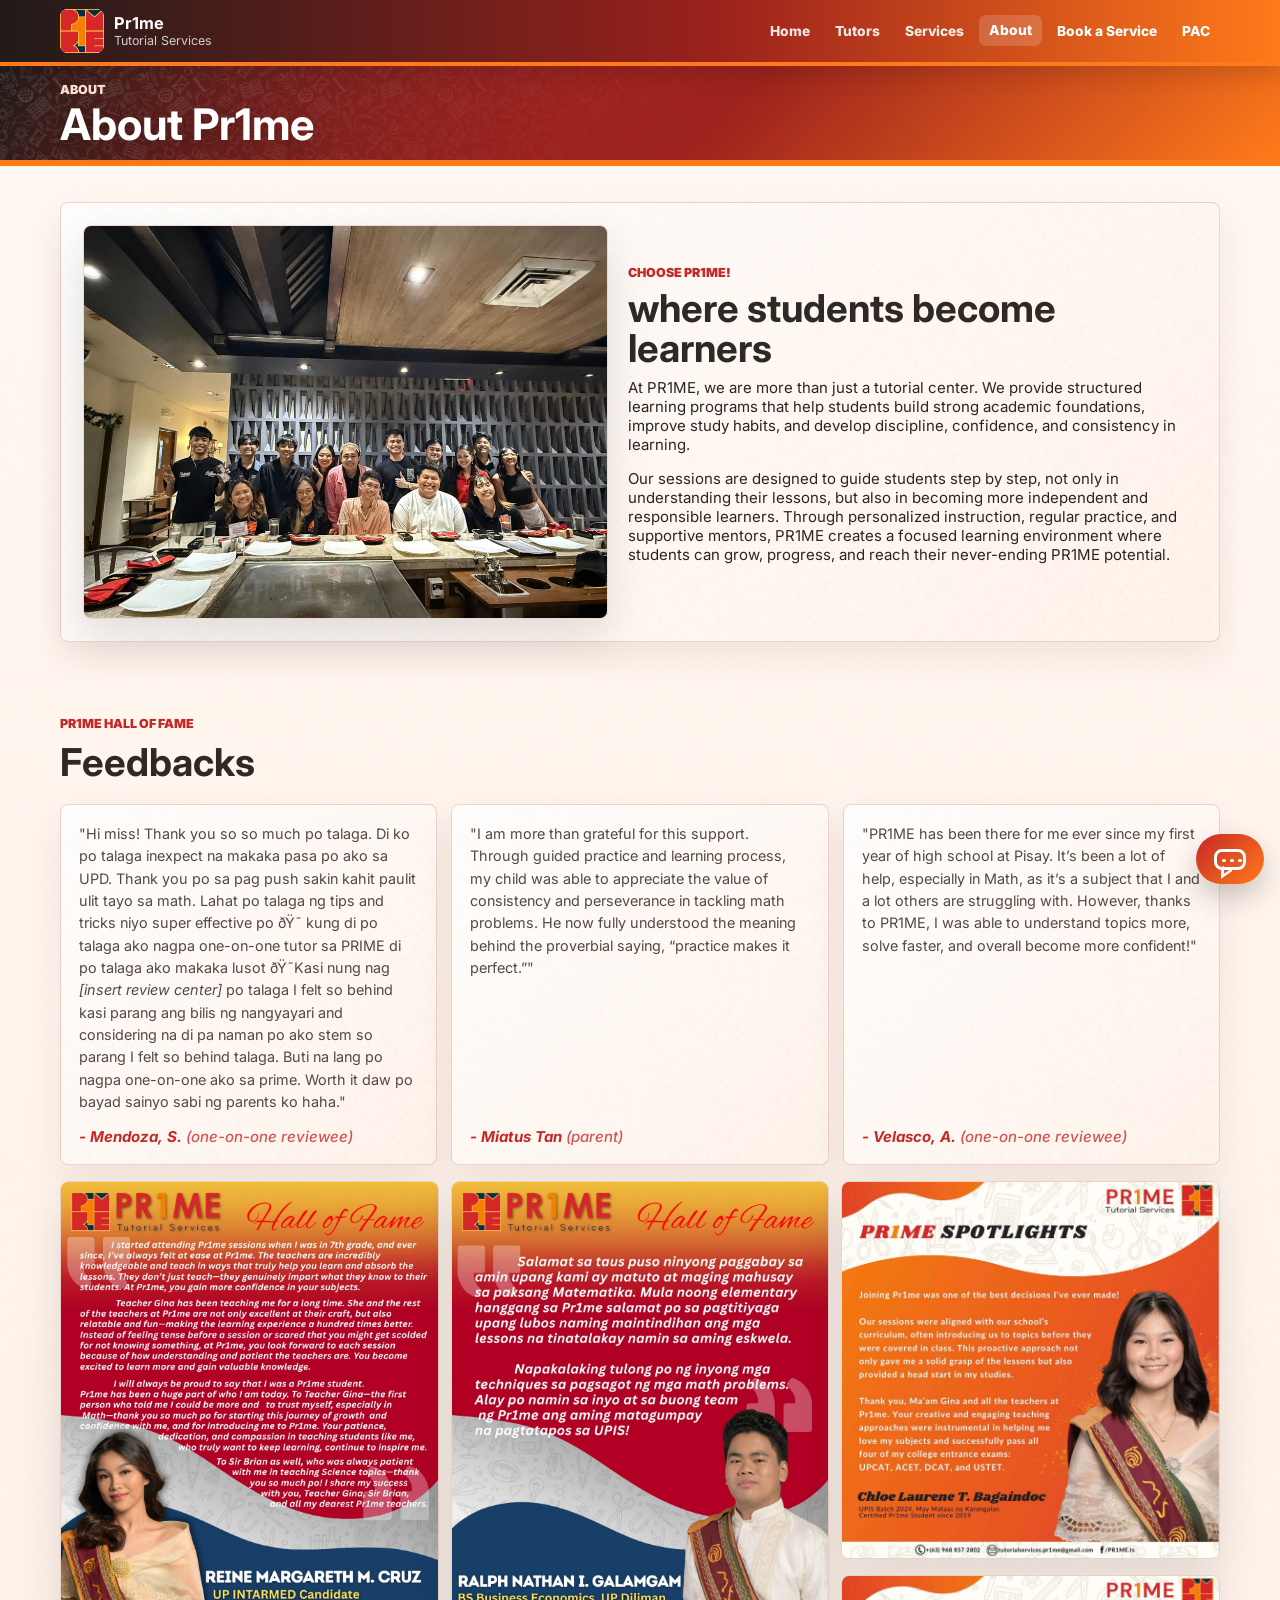
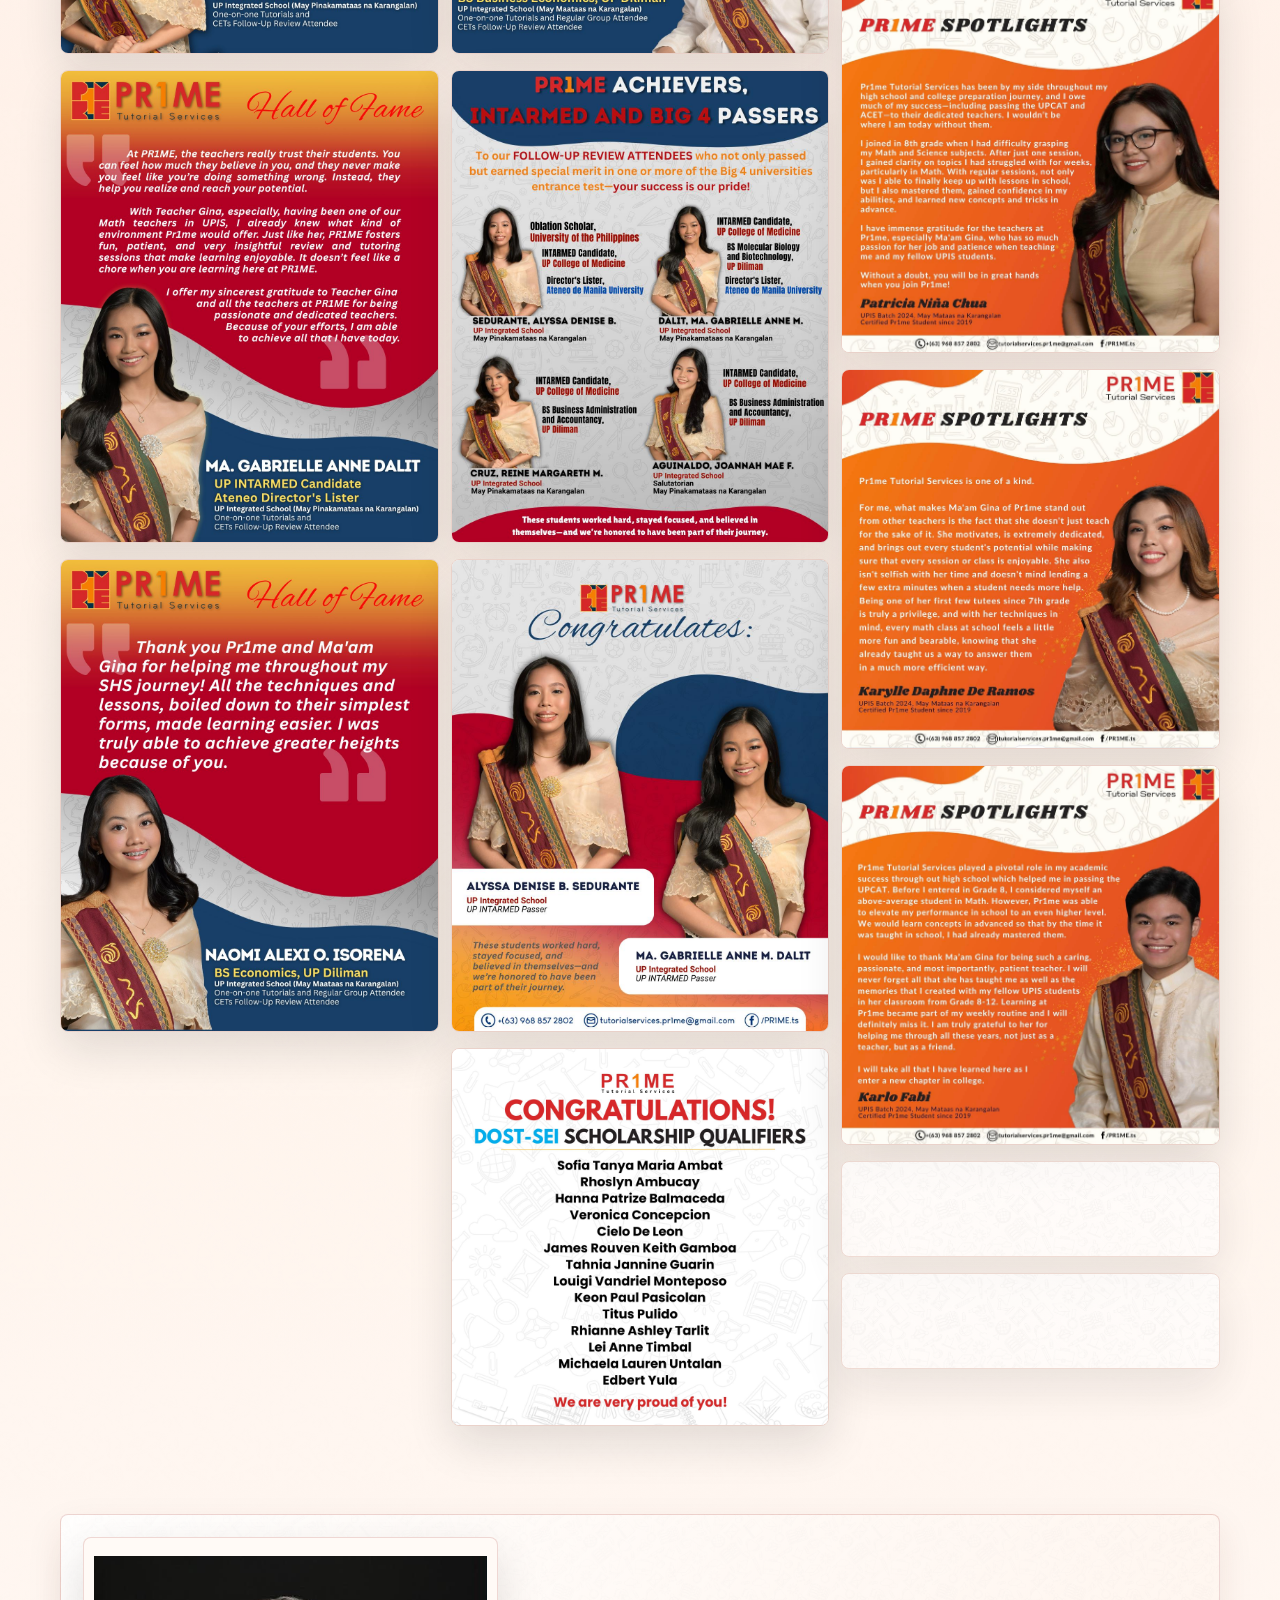
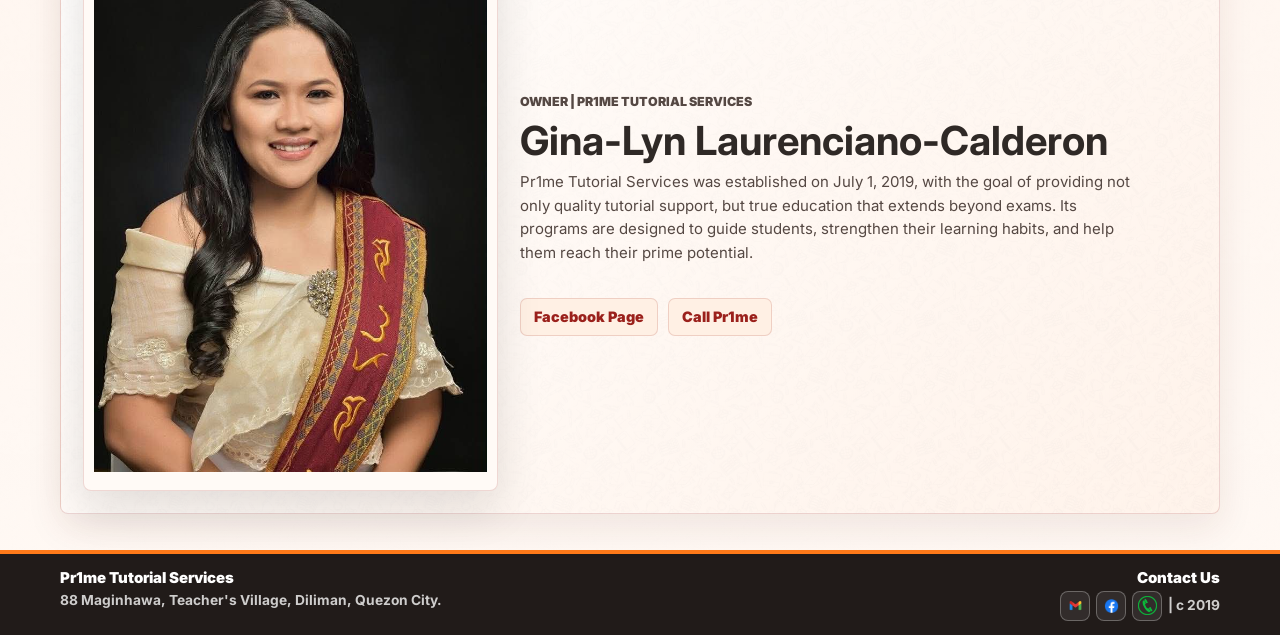
==== Pr1me-Website/about.html @ d9437f81 "addition of payment system and pac" ====
﻿<!DOCTYPE html>
<html lang="en">
<head>
  <meta charset="UTF-8">
  <meta name="viewport" content="width=device-width, initial-scale=1.0">
  <meta name="google-site-verification" content="I6XLdQHyW04NE64osFrF8heph37wOxYCarYntX9Nutw">
  <title>Pr1me Tutorial Services</title>
  <link rel="icon" type="image/jpeg" href="Assets/PrimeLogo.jpg">
  <link rel="stylesheet" href="style.css">
</head>
<body data-page="about">
  <header class="site-header">
    <nav class="nav-shell" aria-label="Main navigation">
      <a class="brand" href="index.html" aria-label="Pr1me Tutorial Services home">
        <img class="brand-logo" src="Assets/PrimeLogo.jpg" alt="Pr1me logo">
        <span>
          <strong>Pr1me</strong>
          <small>Tutorial Services</small>
        </span>
      </a>

      <button class="menu-toggle" type="button" aria-label="Open menu" aria-expanded="false">
        <span></span>
        <span></span>
        <span></span>
      </button>

      <div class="nav-links" data-nav-links>
        <a href="index.html" data-page-link="home">Home</a>
        <a href="tutors.html" data-page-link="tutors">Tutors</a>
        <a href="packages.html" data-page-link="packages">Services</a>
        <a href="about.html" data-page-link="about">About</a>
        <a class="nav-cta nav-book" href="booking.html" data-page-link="booking">Book a Service</a><a class="nav-cta pac-link" href="primeac.html" data-page-link="primeac">PAC</a>
      </div>
    </nav>
  </header>

  <main>
    <section class="page-ribbon">
      <div>
        <p class="eyebrow">About</p>
        <h1>About Pr1me</h1>
      </div>
    </section>

    <section class="section why-section" aria-labelledby="why-title">
      <div class="why-panel">
        <div class="why-photo">
          <img data-asset-image="primepic" src="" alt="Pr1me learning environment">
          <div class="photo-fallback">Prime Picture</div>
        </div>
        <div>
          <p class="eyebrow">Choose Pr1me!</p>
          <h2 id="why-title">where students become learners</h2>
          <p>
          At PR1ME, we are more than just a tutorial center. We provide structured learning programs that help students build strong academic foundations, improve study habits, and develop discipline, confidence, and consistency in learning.  
          </p>
          <p>
          Our sessions are designed to guide students step by step, not only in understanding their lessons, but also in becoming more independent and responsible learners. Through personalized instruction, regular practice, and supportive mentors, PR1ME creates a focused learning environment where students can grow, progress, and reach their never-ending PR1ME potential.  
          </p>
        </div>
      </div>
    </section>

    <section class="section feedback-section" aria-labelledby="feedback-title">
      <div class="section-heading">
        <p class="eyebrow">Pr1me Hall of Fame</p>
        <h2 id="feedback-title">Feedbacks</h2>
      </div>

      <div class="feedback-text-grid">
        <article class="feedback-card text-feedback-card">
          <p>"Hi miss! Thank you so so much po talaga. Di ko po talaga inexpect na makaka pasa po ako sa UPD. Thank you po sa pag push sakin kahit paulit ulit tayo sa math. Lahat po talaga ng tips and tricks niyo super effective po ðŸ˜­ kung di po talaga ako nagpa one-on-one tutor sa PRIME di po talaga ako makaka lusot ðŸ˜­Kasi nung nag <i>[insert review center]</i> po talaga I felt so behind kasi parang ang bilis ng nangyayari and considering na di pa naman po ako stem so parang I felt so behind talaga. Buti na lang po nagpa one-on-one ako sa prime. Worth it daw po bayad sainyo sabi ng parents ko haha."</p>
          <strong>- Mendoza, S. <em class="feedback-role">(one-on-one reviewee)</em></strong>
        </article>
        <article class="feedback-card text-feedback-card">
          <p>"I am more than grateful for this support. Through guided practice and learning process, my child was able to appreciate the value of consistency and perseverance in tackling math problems. He now fully understood the meaning behind the proverbial saying, &ldquo;practice makes it perfect.&rdquo;"</p>
          <strong>- Miatus Tan <em class="feedback-role">(parent)</em></strong>
        </article>
        <article class="feedback-card text-feedback-card">
          <p>"PR1ME has been there for me ever since my first year of high school at Pisay. It&rsquo;s been a lot of help, especially in Math, as it&rsquo;s a subject that I and a lot others are struggling with. However, thanks to PR1ME, I was able to understand topics more, solve faster, and overall become more confident!"</p>
          <strong>- Velasco, A. <em class="feedback-role">(one-on-one reviewee)</em></strong>
        </article>
      </div>

      <div class="feedback-photo-grid">
        <article class="feedback-photo">
          <img data-asset-image="feedback1" src="" alt="Client feedback screenshot 1">
          <div class="photo-fallback"></div>
        </article>
        <article class="feedback-photo">
          <img data-asset-image="feedback2" src="" alt="Client feedback screenshot 2">
          <div class="photo-fallback"></div>
        </article>
        <article class="feedback-photo">
          <img data-asset-image="feedback3" src="" alt="Client feedback screenshot 3">
          <div class="photo-fallback"></div>
        </article>
        <article class="feedback-photo">
          <img data-asset-image="feedback4" src="" alt="Client feedback screenshot 4">
          <div class="photo-fallback"></div>
        </article>
        <article class="feedback-photo">
          <img data-asset-image="feedback5" src="" alt="Client feedback screenshot 5">
          <div class="photo-fallback"></div>
        </article>
        <article class="feedback-photo">
          <img data-asset-image="feedback6" src="" alt="Client feedback screenshot 6">
          <div class="photo-fallback"></div>
        </article>
        <article class="feedback-photo">
          <img data-asset-image="feedback7" src="" alt="Client feedback screenshot 7">
          <div class="photo-fallback"></div>
        </article>
        <article class="feedback-photo">
          <img data-asset-image="feedback8" src="" alt="Client feedback screenshot 8">
          <div class="photo-fallback"></div>
        </article>
        <article class="feedback-photo">
          <img data-asset-image="feedback9" src="" alt="Client feedback screenshot 9">
          <div class="photo-fallback"></div>
        </article>
        <article class="feedback-photo">
          <img data-asset-image="feedback10" src="" alt="Client feedback screenshot 10">
          <div class="photo-fallback"></div>
        </article>
        <article class="feedback-photo">
          <img data-asset-image="feedback11" src="" alt="Client feedback screenshot 11">
          <div class="photo-fallback"></div>
        </article>
        <article class="feedback-photo">
          <img data-asset-image="feedback12" src="" alt="Client feedback screenshot 12">
          <div class="photo-fallback"></div>
        </article>
        <article class="feedback-photo">
          <img data-asset-image="feedback13" src="" alt="Client feedback screenshot 13">
          <div class="photo-fallback"></div>
        </article>
      </div>

    </section>


    <section class="section about-section single" aria-labelledby="about-title">
      <div class="owner-panel">
        <div class="owner-photo">
          <img data-asset-image="PrimeOwner" src="" alt="Owner of Pr1me Tutorial Services">
          <div class="photo-fallback"></div>
        </div>
        <div class="owner-copy">
          <p class="eyebrow">OWNER | Pr1me Tutorial Services</p>
          <h2 id="about-title" style="font-size: clamp(1.5rem, 4vw, 2.5rem);">Gina-Lyn Laurenciano-Calderon</h2>
          <p>
            Pr1me Tutorial Services was established on July 1, 2019, with the goal of providing not only quality tutorial support, but true education that extends beyond exams. Its programs are designed to guide students, strengthen their learning habits, and help them reach their prime potential.
          </p>
          <div class="contact-list">
            <a href="https://www.facebook.com/PR1ME.ts" target="_blank" rel="noreferrer">Facebook Page</a>
            <a href="tel:+639688572802">Call Pr1me</a>
          </div>
        </div>
      </div>
    </section>


  </main>

  <footer class="site-footer">
    <div class="footer-brand">
      <p><a href="https://www.facebook.com/PR1ME.ts/" target="_blank" rel="noreferrer">Pr1me Tutorial Services</a></p>
      <a href="https://maps.app.goo.gl/qiUj7NpMVCg9RLWh9" target="_blank" rel="noreferrer">88 Maginhawa, Teacher's Village, Diliman, Quezon City.</a>
    </div>
    <div class="footer-contact">
      <span>Contact Us</span>
      <div class="footer-socials" aria-label="Contact links">
        <a class="footer-icon" href="mailto:tutorialservices.pr1me@gmail.com" aria-label="Email Pr1me"><img src="Assets/gmail.jpg" alt=""></a>
        <a class="footer-icon" href="https://www.facebook.com/PR1ME.ts/" target="_blank" rel="noreferrer" aria-label="Pr1me Facebook page"><img src="Assets/facebook.jpg" alt=""></a>
        <a class="footer-icon" href="tel:+639688572802" aria-label="Call Pr1me"><img src="Assets/call.jpg" alt=""></a>
        <span>| c 2019</span>
      </div>
    </div>
  </footer>

  <script src="script.js"></script>
</body>
</html>
---- Pr1me-Website/style.css ----
﻿@import url("https://fonts.googleapis.com/css2?family=Inter:wght@400;500;600;700;800;900&display=swap");
:root {
  --red: #c62828;
  --red-dark: #9b211c;
  --orange: #ff7a1a;
  --orange-soft: #fff0e4;
  --white: #ffffff;
  --black: #211b19;
  --black-soft: #27201f;
  --ink: #2a2523;
  --heading: #2f2926;
  --muted: #554843;
  --line: #ead2ca;
  --shadow: 0 18px 45px rgba(17, 17, 17, 0.12);
}

* {
  box-sizing: border-box;
}

html {
  scroll-behavior: smooth;
}

body {
  margin: 0;
  color: var(--ink);
  font-size: 15px;
  font-family: "Inter", Arial, Helvetica, sans-serif;
  background: linear-gradient(180deg, #fffaf7 0%, #fff4ee 48%, #fffaf7 100%);
  animation: pageFadeIn 0.28s ease both;
}

body.loader-active {
  overflow: hidden;
}

@keyframes pageFadeIn {
  from {
    opacity: 0;
  }

  to {
    opacity: 1;
  }
}

img {
  display: block;
  max-width: 100%;
}

a {
  color: inherit;
  text-decoration: none;
}

.site-loader {
  position: fixed;
  inset: 0;
  z-index: 100;
  display: grid;
  place-items: center;
  padding: 24px;
  color: var(--white);
  background:
    radial-gradient(circle at 50% 40%, rgba(255, 122, 26, 0.35), transparent 34%),
    linear-gradient(135deg, var(--black) 0%, var(--red-dark) 56%, var(--orange) 100%);
  animation: loaderAutoHide 0.45s ease 1.8s forwards;
  transition: opacity 0.45s ease, visibility 0.45s ease;
}

.site-loader.is-hidden {
  visibility: hidden;
  opacity: 0;
  pointer-events: none;
}

.loader-card {
  width: min(420px, 100%);
  display: grid;
  justify-items: center;
  gap: 14px;
  padding: 34px 24px;
  text-align: center;
  animation: loaderCardIn 0.8s ease both;
}

.loader-logo-ring {
  position: relative;
  width: 138px;
  height: 138px;
  display: grid;
  place-items: center;
}

.loader-logo-ring::before,
.loader-logo-ring::after {
  content: "";
  position: absolute;
  inset: 0;
  border-radius: 50%;
}

.loader-logo-ring::before {
  border: 4px solid rgba(255, 255, 255, 0.28);
  border-top-color: var(--orange);
  border-right-color: var(--white);
  animation: logoSpin 1.4s linear infinite;
}

.loader-logo-ring::after {
  inset: 10px;
  border: 1px solid rgba(255, 255, 255, 0.32);
}

.loader-logo-ring img {
  width: 96px;
  height: 96px;
  object-fit: contain;
  border-radius: 10px;
  background: var(--white);
  box-shadow: 0 18px 45px rgba(17, 17, 17, 0.28);
  animation: logoPop 0.75s ease both;
}

.loader-eyebrow {
  margin: 2px 0 0;
  color: #ffe2d1;
  font-weight: 900;
  text-transform: uppercase;
}

.loader-card h2 {
  margin: 0;
  color: var(--white);
  font-size: clamp(2rem, 8vw, 3.4rem);
  line-height: 0.92;
}

.loader-card p:not(.loader-eyebrow) {
  margin: 0;
  color: rgba(255, 255, 255, 0.84);
  line-height: 1.5;
}

@keyframes logoSpin {
  to {
    transform: rotate(360deg);
  }
}

@keyframes logoPop {
  from {
    transform: scale(0.68) rotate(-14deg);
    opacity: 0;
  }
  to {
    transform: scale(1) rotate(0);
    opacity: 1;
  }
}

@keyframes loaderCardIn {
  from {
    transform: translateY(24px);
    opacity: 0;
  }
  to {
    transform: translateY(0);
    opacity: 1;
  }
}

@keyframes loaderAutoHide {
  to {
    visibility: hidden;
    opacity: 0;
    pointer-events: none;
  }
}

.site-header {
  position: sticky;
  top: 0;
  z-index: 20;
  color: var(--white);
  background: linear-gradient(90deg, var(--black) 0%, var(--red-dark) 56%, var(--orange) 100%);
  border-bottom: 4px solid var(--orange);
  box-shadow: 0 8px 24px rgba(17, 17, 17, 0.16);
}

.nav-shell {
  width: min(1160px, calc(100% - 32px));
  min-height: 62px;
  margin: 0 auto;
  display: flex;
  align-items: center;
  justify-content: space-between;
  gap: 18px;
}

.brand {
  display: inline-flex;
  align-items: center;
  gap: 10px;
}

.brand-logo {
  width: 44px;
  height: 44px;
  object-fit: contain;
  border-radius: 8px;
  background: var(--white);
  box-shadow: 0 8px 18px rgba(143, 21, 21, 0.12);
}

.brand strong,
.brand small {
  display: block;
  line-height: 1.05;
}

.brand strong {
  font-size: 1.02rem;
}

.brand small {
  margin-top: 2px;
  color: rgba(255, 255, 255, 0.78);
  font-size: 0.78rem;
}

.nav-links {
  display: flex;
  align-items: center;
  gap: 5px;
}

.nav-links a {
  min-height: 32px;
  display: inline-flex;
  align-items: center;
  padding: 0 9px;
  border-radius: 7px;
  color: rgba(255, 255, 255, 0.88);
  font-size: 0.9rem;
  font-weight: 800;
  transition: color 0.22s ease, background-color 0.22s ease, transform 0.22s ease;
}

.nav-links a:hover,
.nav-links a.active {
  color: var(--white);
  background: rgba(255, 255, 255, 0.14);
}

.nav-links .nav-cta {
  color: var(--white);
  background: transparent;
  box-shadow: none;
}

.nav-links .nav-cta:hover {
  color: var(--white);
  background: rgba(255, 255, 255, 0.14);
  transform: none;
}

.menu-toggle {
  width: 42px;
  height: 42px;
  display: none;
  place-items: center;
  padding: 10px;
  border: 1px solid var(--line);
  border-radius: 8px;
  background: var(--white);
}

.menu-toggle span {
  width: 20px;
  height: 2px;
  display: block;
  background: var(--red);
}

.hero {
  min-height: calc(100vh - 62px);
  display: grid;
  align-items: center;
  background:
    linear-gradient(135deg, rgba(255, 122, 26, 0.16) 0%, rgba(255, 255, 255, 0.96) 42%, rgba(198, 40, 40, 0.12) 100%),
    linear-gradient(90deg, rgba(255, 255, 255, 0.9), rgba(255, 224, 203, 0.82)),
    url("Assets/testimonial_bg.png") center / cover no-repeat;
}

.home-hero {
  padding: 44px max(20px, calc((100% - 1160px) / 2));
  overflow: hidden;
}

.hero-content {
  position: relative;
  isolation: isolate;
  max-width: 720px;
  min-height: 320px;
  align-self: center;
  padding: 38px 0;
  display: flex;
  flex-direction: column;
  justify-content: center;
}

.hero-content > :not(.hero-script-line) {
  position: relative;
  z-index: 1;
}

.eyebrow {
  margin: 0 0 8px;
  color: var(--red);
  font-size: 0.78rem;
  font-weight: 900;
  letter-spacing: 0;
  text-transform: uppercase;
}

h1,
h2,
h3,
p {
  margin-top: 0;
}

h1,
h2,
h3 {
  color: var(--heading);
}

h1 {
  max-width: 840px;
  margin-bottom: 8px;
  font-size: clamp(2.45rem, 3.4vw, 4.1rem);
  line-height: 0.9;
}

h2 {
  margin-bottom: 10px;
  font-size: clamp(1.65rem, 3vw, 2.55rem);
  line-height: 1.05;
}

h3 {
  margin-bottom: 8px;
  font-size: 1.12rem;
}

.hero-copy,
.section-heading p,
.owner-panel p,
.package-card p,
.tutor-card p {
  color: var(--muted);
  line-height: 1.58;
}

.hero-copy {
  max-width: 580px;
  font-size: 1rem;
}

.hero-script-line {
  position: absolute;
  z-index: 0;
  left: clamp(-18px, -1vw, -6px);
  top: clamp(-10px, 2vw, 18px);
  max-width: 1100px;
  margin: 0;
  color: rgba(45, 45, 45, 0.28);
  font-family: "Brusher", "Brush Script MT", "Segoe Script", cursive;
  font-size: clamp(4.4rem, 13vw, 10rem);
  font-weight: 500;
  line-height: 0.78;
  transform: rotate(-3deg);
  pointer-events: none;
  text-shadow:
    0 1px 0 rgba(255, 255, 255, 0.58),
    0 10px 24px rgba(17, 17, 17, 0.12);
}

.hero-script-line::after {
  content: "";
  position: absolute;
  left: 5%;
  right: 8%;
  bottom: 8%;
  height: 0.18em;
  border-radius: 999px;
  background: linear-gradient(90deg, transparent, rgba(255, 122, 26, 0.28), rgba(198, 40, 40, 0.2), transparent);
  transform: rotate(1deg);
}

.hero-actions,
.contact-list {
  display: flex;
  flex-wrap: wrap;
  align-items: center;
  gap: 10px;
  margin-top: 18px;
}

.button,
.contact-list a {
  min-height: 38px;
  display: inline-flex;
  align-items: center;
  justify-content: center;
  padding: 0 13px;
  border: 0;
  border-radius: 7px;
  font: inherit;
  font-size: 0.9rem;
  font-weight: 900;
  cursor: pointer;
  transition: color 0.2s ease, background-color 0.2s ease, border-color 0.2s ease, transform 0.2s ease, box-shadow 0.2s ease;
}

.button.primary {
  color: var(--white);
  background: var(--red);
  box-shadow: 0 9px 18px rgba(198, 40, 40, 0.18);
}

.button.primary:hover {
  background: #e45132;
  transform: translateY(-1px);
}

.button.secondary,
.contact-list a {
  color: var(--red-dark);
  background: var(--orange-soft);
  border: 1px solid rgba(143, 21, 21, 0.18);
}

.button.secondary:hover,
.contact-list a:hover {
  color: var(--red-dark);
  background: #ffe4d2;
  border-color: rgba(255, 122, 26, 0.42);
}

.section {
  width: min(1160px, calc(100% - 32px));
  margin: 0 auto;
  padding: 36px 0;
}

.reveal-on-scroll {
  transform: translateY(18px);
  opacity: 0;
  transition: transform 0.55s ease, opacity 0.55s ease;
}

.reveal-on-scroll.is-visible {
  transform: translateY(0);
  opacity: 1;
}

.page-ribbon {
  min-height: 52px;
  display: flex;
  align-items: end;
  padding: 16px max(20px, calc((100% - 1160px) / 2));
  color: var(--white);
  background:
    linear-gradient(135deg, rgba(17, 17, 17, 0.16), rgba(143, 21, 21, 0.94) 58%, rgba(255, 122, 26, 0.92)),
    linear-gradient(90deg, var(--black), var(--red), var(--orange));
  border-bottom: 6px solid var(--orange);
}

.page-ribbon .eyebrow {
  color: #ffe2d1;
}

.page-ribbon h1 {
  margin: 0;
  color: var(--white);
  text-shadow: 0 8px 22px rgba(17, 17, 17, 0.28);
}

.section-heading {
  max-width: 720px;
  margin-bottom: 22px;
}

.section-heading.compact {
  display: flex;
  align-items: end;
  justify-content: space-between;
  gap: 18px;
}

.photo-grid,
.tutor-grid,
.package-grid {
  display: grid;
  gap: 14px;
}

.photo-grid {
  grid-template-columns: repeat(3, minmax(0, 1fr));
}

.tutor-grid,
.package-grid {
  grid-template-columns: repeat(2, minmax(0, 1fr));
}

.photo-card,
.tutor-card,
.package-card,
.promo-card,
.feedback-card,
.feedback-photo,
.booking-form,
.owner-photo {
  border: 1px solid var(--line);
  border-radius: 8px;
  background:
    linear-gradient(135deg, rgba(255, 255, 255, 0.78), rgba(255, 238, 226, 0.66)),
    url("Assets/testimonial_bg.png") center / 150px auto repeat;
  box-shadow: var(--shadow);
}

.photo-card,
.feedback-photo,
.promo-photo,
.tutor-photo {
  position: relative;
  aspect-ratio: 4 / 4.5;
  overflow: hidden;
  background: linear-gradient(135deg, var(--black), var(--red-dark));
}

.owner-photo {
  position: relative;
  aspect-ratio: 3 / 4;
  overflow: hidden;
  background: linear-gradient(135deg, var(--orange-soft), var(--white));
}

.why-photo {
  position: relative;
  aspect-ratio: 4 / 3;
  overflow: hidden;
  border: 1px solid var(--line);
  border-radius: 8px;
  background: linear-gradient(135deg, var(--black), var(--red-dark));
  box-shadow: var(--shadow);
}

.photo-card img,
.feedback-photo img,
.promo-photo img,
.why-photo img,
.tutor-photo img {
  width: 100%;
  height: 100%;
  object-fit: cover;
  object-position: center top;
}

.owner-photo img {
  width: 100%;
  height: 100%;
  object-fit: contain;
  object-position: center center;
  padding: 10px;
}

.team-photo {
  position: relative;
  padding: 12px;
  border: 1px solid rgba(198, 40, 40, 0.24);
  border-radius: 8px;
  background:
    linear-gradient(135deg, rgba(255, 122, 26, 0.18), rgba(255, 255, 255, 0.9)),
    var(--white);
  box-shadow: var(--shadow);
}

.team-photo::before {
  content: "";
  position: absolute;
  inset: 7px;
  border: 2px solid rgba(255, 122, 26, 0.34);
  border-radius: 7px;
  pointer-events: none;
}

.team-photo img {
  width: 100%;
  aspect-ratio: 16 / 9;
  height: auto;
  object-fit: cover;
  object-position: center 36%;
  border: 1px solid rgba(143, 21, 21, 0.16);
  border-radius: 6px;
}

.team-gallery {
  display: grid;
  grid-template-columns: repeat(3, minmax(0, 1fr));
  gap: 12px;
  padding: 12px;
  border: 1px solid rgba(198, 40, 40, 0.16);
  border-radius: 8px;
  background:
    linear-gradient(135deg, rgba(255, 255, 255, 0.42), rgba(255, 232, 216, 0.28)),
    url("Assets/testimonial_bg.png") center / 150px auto repeat;
  box-shadow: var(--shadow);
}

.team-gallery-item {
  position: relative;
  aspect-ratio: 16 / 9;
  min-height: 0;
  margin: 0;
  overflow: hidden;
  border: 1px solid rgba(143, 21, 21, 0.14);
  border-radius: 7px;
  background: var(--white);
}

.team-gallery-main {
  grid-column: auto;
}

.team-gallery-item img {
  width: 100%;
  height: 100%;
  object-fit: cover;
  object-position: center center;
  transition: transform 0.45s ease, filter 0.45s ease;
}

.team-gallery-item:hover img {
  filter: saturate(1.04) contrast(1.02);
  transform: scale(1.025);
}

.team-gallery-main img {
  object-position: center center;
}

input::placeholder,
textarea::placeholder {
  color: rgba(85, 72, 67, 0.52);
}

.photo-card img[src=""],
.feedback-photo img[src=""],
.promo-photo img[src=""],
.owner-photo img[src=""],
.why-photo img[src=""],
.tutor-photo img[src=""] {
  display: none;
}

.map-card iframe {
  width: 100%;
  height: 100%;
}

.map-open-link {
  position: absolute;
  inset: 0;
  z-index: 2;
}

.map-label {
  position: absolute;
  right: 10px;
  bottom: 10px;
  z-index: 3;
  padding: 8px 10px;
  border-radius: 8px;
  color: var(--white);
  background: rgba(17, 17, 17, 0.82);
  font-size: 0.82rem;
  font-weight: 900;
  pointer-events: none;
}

.photo-fallback {
  position: absolute;
  inset: 0;
  display: grid;
  place-items: center;
  color: var(--white);
  font-weight: 900;
}

.tool-row {
  display: flex;
  align-items: end;
  justify-content: space-between;
  gap: 14px;
  margin-bottom: 16px;
}

.search-box {
  width: min(420px, 100%);
  display: grid;
  gap: 6px;
  color: var(--muted);
  font-size: 0.86rem;
  font-weight: 850;
}

.tool-actions {
  display: flex;
  align-items: end;
  gap: 10px;
}

.sort-box {
  width: 150px;
  display: grid;
  gap: 6px;
  color: var(--muted);
  font-size: 0.86rem;
  font-weight: 850;
}

input,
select,
textarea {
  width: 100%;
  border: 1px solid var(--line);
  border-radius: 7px;
  padding: 10px 12px;
  color: var(--ink);
  font: inherit;
  font-size: 0.92rem;
  background: var(--white);
  outline: none;
}

input:focus,
select:focus,
textarea:focus {
  border-color: var(--orange);
  box-shadow: 0 0 0 3px rgba(255, 122, 26, 0.13);
}

.view-switch,
.package-tabs {
  display: flex;
  gap: 4px;
  padding: 4px;
  border: 1px solid var(--line);
  border-radius: 7px;
  background: var(--orange-soft);
}

.view-switch button,
.package-tabs button {
  min-height: 31px;
  padding: 0 10px;
  border: 0;
  border-radius: 6px;
  color: var(--black);
  background: transparent;
  font: inherit;
  font-size: 0.84rem;
  font-weight: 900;
  cursor: pointer;
  transition: color 0.2s ease, background-color 0.2s ease;
}

.view-switch button.active,
.package-tabs button.active {
  color: var(--white);
  background: var(--orange);
}

.tutor-card {
  display: grid;
  grid-template-columns: minmax(118px, 0.4fr) minmax(0, 0.6fr);
  gap: 14px;
  align-items: stretch;
  padding: 18px;
  transition: 0.2s ease;
}

.tutor-card:hover,
.package-card:hover {
  transform: translateY(-3px);
}

.tutor-profile {
  display: grid;
  align-content: start;
  gap: 8px;
}

.tutor-photo {
  order: 1;
  width: 100%;
  aspect-ratio: 1 / 1;
  border: 1px solid var(--line);
  border-radius: 8px;
  box-shadow: inset 0 0 0 1px rgba(255, 255, 255, 0.16);
}

.tutor-profile h3 {
  order: 2;
  margin: 0;
  text-align: center;
}

.tutor-details {
  display: flex;
  flex-direction: column;
  justify-content: center;
  min-width: 0;
  font-size: 0.83rem;
}

.tutor-details p {
  margin-bottom: 0;
}

.tutor-details .complete-name {
  margin: 0 0 5px;
  color: var(--ink);
  line-height: 1.45;
}

.complete-name strong {
  font-weight: 900;
}

.tutor-card ul {
  display: grid;
  gap: 5px;
  margin: 0 0 10px;
  padding: 0;
  list-style: none;
}

.tutor-card li {
  padding: 7px 9px;
  border-radius: 8px;
  color: var(--black);
  background: var(--orange-soft);
  font-weight: 750;
}

.tutor-grid.list-view {
  grid-template-columns: 1fr;
}

.tutor-grid.list-view .tutor-card {
  grid-template-columns: minmax(112px, 170px) minmax(0, 1fr);
  column-gap: 14px;
  align-items: start;
}

.tutor-grid.list-view .tutor-card ul {
  grid-template-columns: repeat(3, minmax(0, 1fr));
}

.package-tabs {
  width: fit-content;
}

.package-toolbar {
  display: flex;
  align-items: center;
  justify-content: space-between;
  gap: 12px;
  margin-bottom: 13px;
}

.promo-grid {
  display: grid;
  grid-template-columns: repeat(3, minmax(0, 1fr));
  gap: 14px;
}

.promo-card {
  overflow: hidden;
  transition: 0.2s ease;
}

.promo-card:hover {
  transform: translateY(-3px);
}

.promo-photo {
  aspect-ratio: 4 / 3;
  border-radius: 8px 8px 0 0;
  box-shadow: none;
}

.promo-copy {
  padding: 16px;
}

.promo-copy p:not(.package-type) {
  margin-bottom: 0;
  color: var(--muted);
  line-height: 1.55;
}

.package-card {
  min-height: 176px;
  display: flex;
  flex-direction: column;
  justify-content: space-between;
  gap: 16px;
  padding: 18px;
  transition: 0.2s ease;
}

.package-type {
  margin-bottom: 6px;
  color: var(--red);
  font-size: 0.78rem;
  font-weight: 900;
  text-transform: uppercase;
}

.package-card strong {
  color: var(--red);
  font-size: 1.08rem;
}

.package-card .program-code {
  display: block;
  margin: 0 0 6px;
  color: var(--red);
  font-size: 1rem;
  letter-spacing: 0;
}

.booking-panel {
  margin-top: 18px;
  padding: 18px;
  border: 1px solid var(--line);
  border-radius: 8px;
  background:
    linear-gradient(135deg, rgba(255, 255, 255, 0.74), rgba(255, 235, 222, 0.62)),
    url("Assets/testimonial_bg.png") center / 150px auto repeat;
  box-shadow: var(--shadow);
}

.booking-panel .section-heading {
  margin-bottom: 12px;
}

.booking-panel .section-heading h2 {
  margin-bottom: 4px;
  font-size: clamp(1.4rem, 2.1vw, 1.95rem);
}

.booking-panel .eyebrow {
  margin-bottom: 5px;
  font-size: 0.72rem;
}

.form-grid {
  display: grid;
  grid-template-columns: repeat(2, minmax(0, 1fr));
  gap: 10px 12px;
}

.booking-actions {
  display: flex;
  flex-wrap: wrap;
  align-items: center;
  justify-content: flex-end;
  gap: 7px;
  padding-top: 8px;
  border-top: 1px solid rgba(143, 21, 21, 0.12);
}

.booking-actions .button.primary {
  margin-right: auto;
  min-height: 38px;
  padding: 0 16px;
  font-size: 0.86rem;
}

.booking-actions .button.primary:hover {
  background: var(--orange);
}

.booking-actions .button.secondary {
  min-height: 32px;
  padding: 0 10px;
  color: var(--black);
  background: var(--orange-soft);
  border: 1px solid var(--line);
  font-size: 0.76rem;
}

.booking-actions .button.secondary:hover {
  background: var(--white);
}

.hidden-field {
  display: none;
}

.about-section {
  display: grid;
  grid-template-columns: minmax(0, 1.2fr) minmax(320px, 0.8fr);
  gap: 16px;
  align-items: start;
}


.about-section.single {
  display: block;
}

.owner-panel {
  display: grid;
  grid-template-columns: minmax(260px, 0.38fr) minmax(0, 0.62fr);
  gap: 22px;
  align-items: center;
  padding: 22px;
  border: 1px solid var(--line);
  border-radius: 8px;
  background:
    linear-gradient(135deg, rgba(255, 255, 255, 0.74), rgba(255, 235, 222, 0.62)),
    url("Assets/testimonial_bg.png") center / 150px auto repeat;
  box-shadow: var(--shadow);
}

.owner-photo {
  width: 100%;
  height: auto;
  min-height: 0;
  border: 1px solid rgba(143, 21, 21, 0.18);
}

.owner-copy {
  display: grid;
  align-content: center;
}

.owner-copy h2 {
  margin-bottom: 8px;
}

.owner-copy p:not(.eyebrow) {
  max-width: 620px;
}

.why-panel {
  display: grid;
  grid-template-columns: minmax(300px, 0.48fr) minmax(0, 0.52fr);
  gap: 20px;
  align-items: center;
  padding: 22px;
  border: 1px solid var(--line);
  border-radius: 8px;
  background:
    linear-gradient(135deg, rgba(255, 255, 255, 0.72), rgba(255, 232, 216, 0.6)),
    url("Assets/testimonial_bg.png") center / 150px auto repeat;
  box-shadow: var(--shadow);
}

.feedback-grid {
  display: grid;
  grid-template-columns: repeat(3, minmax(0, 1fr));
  gap: 14px;
}

.feedback-text-grid {
  display: grid;
  grid-template-columns: repeat(3, minmax(0, 1fr));
  gap: 14px;
  margin-bottom: 16px;
}

.feedback-photo-grid {
  columns: 3 230px;
  column-gap: 12px;
  margin-top: 14px;
}

.feedback-photo {
  display: inline-block;
  width: 100%;
  aspect-ratio: auto;
  min-height: 120px;
  margin: 0 0 12px;
  break-inside: avoid;
  box-shadow: var(--shadow);
  background:
    linear-gradient(135deg, rgba(26, 26, 26, 0.94), rgba(133, 18, 20, 0.9)),
    var(--red-dark);
}

.feedback-wide-grid {
  columns: 3 230px;
}

.feedback-wide {
  min-height: 120px;
}

.feedback-photo img,
.feedback-wide img {
  display: block;
  width: 100%;
  height: auto;
  object-fit: contain;
  object-position: center;
}

.feedback-photo.asset-loaded {
  min-height: 0;
  background: transparent;
}

.feedback-photo.asset-missing {
  min-height: 96px;
  opacity: 0.72;
}

.feedback-card {
  min-height: 150px;
  display: flex;
  flex-direction: column;
  justify-content: space-between;
  gap: 14px;
  padding: 18px;
}

.feedback-card p {
  margin: 0;
  color: var(--muted);
  line-height: 1.55;
}

.feedback-card strong {
  color: var(--red);
  font-style: italic;
}

.text-feedback-card {
  min-height: 170px;
  background:
    linear-gradient(135deg, rgba(255, 255, 255, 0.52), rgba(255, 226, 207, 0.38)),
    url("Assets/testimonial_bg.png") center / 145px auto repeat;
}

.booking-form {
  display: grid;
  gap: 11px;
  padding: 16px;
  border-radius: 8px;
  background:
    linear-gradient(135deg, rgba(255, 255, 255, 0.66), rgba(255, 241, 232, 0.72)),
    url("Assets/testimonial_bg.png") center / 150px auto repeat;
}

.booking-form label {
  display: grid;
  gap: 5px;
  color: #4e403b;
  font-size: 0.82rem;
  font-weight: 800;
}

.booking-form label span {
  color: var(--red);
}

.booking-form input,
.booking-form select,
.booking-form textarea {
  min-height: 36px;
  border-color: rgba(143, 21, 21, 0.16);
  border-radius: 7px;
  padding: 8px 10px;
  color: var(--ink);
  font-size: 0.84rem;
  line-height: 1.35;
  background: rgba(255, 255, 255, 0.94);
}

.booking-form textarea {
  min-height: 84px;
  resize: vertical;
}

.booking-form input[type="file"] {
  min-height: 0;
  padding: 8px 10px;
  font-size: 0.82rem;
  background: rgba(255, 250, 247, 0.96);
}

.booking-form input:focus,
.booking-form select:focus,
.booking-form textarea:focus {
  border-color: var(--orange);
  box-shadow: 0 0 0 3px rgba(255, 122, 26, 0.13);
  background: var(--white);
}

.form-note {
  margin: 0;
  color: var(--muted);
  font-size: 0.86rem;
  line-height: 1.45;
}

.booking-form > .form-note {
  padding: 8px 10px;
  border: 1px solid rgba(143, 21, 21, 0.12);
  border-radius: 7px;
  color: var(--red-dark);
  font-size: 0.78rem;
  font-weight: 800;
  background: rgba(255, 239, 228, 0.7);
}

.form-section-label {
  display: flex;
  align-items: center;
  gap: 8px;
  margin: 2px 0 -2px;
  color: var(--red-dark);
  font-size: 0.76rem;
  font-weight: 900;
  text-transform: uppercase;
}

.form-section-label::after {
  content: "";
  flex: 1;
  height: 1px;
  background: rgba(143, 21, 21, 0.14);
}

.booking-resource-row {
  display: flex;
  flex-wrap: wrap;
  align-items: center;
  gap: 8px;
  padding: 10px;
  border: 1px solid rgba(143, 21, 21, 0.12);
  border-radius: 7px;
  background: rgba(255, 250, 247, 0.76);
}

.booking-resource-row .button {
  min-height: 32px;
  padding: 0 10px;
  font-size: 0.76rem;
}

.booking-resource-row .button[disabled] {
  cursor: not-allowed;
  opacity: 0.62;
}

.rate-field input {
  color: var(--red);
  font-weight: 900;
  background: var(--orange-soft);
}

.downpayment-note {
  display: inline-flex;
  align-items: center;
  min-height: 32px;
  padding: 0 10px;
  border: 1px solid rgba(143, 21, 21, 0.18);
  border-radius: 7px;
  color: var(--red-dark);
  font-size: 0.78rem;
  background: var(--white);
}

.terms-check {
  display: flex !important;
  grid-template-columns: none !important;
  align-items: center;
  gap: 8px !important;
  padding: 10px;
  border: 1px solid rgba(143, 21, 21, 0.12);
  border-radius: 7px;
  color: var(--red-dark) !important;
  font-size: 0.82rem !important;
  background: rgba(255, 250, 247, 0.82);
}

.terms-check input {
  width: 16px;
  height: 16px;
  min-height: 0;
  padding: 0;
  accent-color: var(--red);
}

.terms-modal[hidden] {
  display: none;
}

.terms-modal {
  position: fixed;
  inset: 0;
  z-index: 80;
  display: grid;
  place-items: center;
  padding: 18px;
  background: rgba(17, 17, 17, 0.58);
}

.terms-modal-card {
  width: min(760px, 100%);
  max-height: min(760px, calc(100vh - 36px));
  display: grid;
  grid-template-rows: auto minmax(320px, 1fr) auto;
  overflow: hidden;
  border-radius: 8px;
  background: var(--white);
  box-shadow: 0 24px 70px rgba(17, 17, 17, 0.32);
}

.terms-modal-header,
.terms-modal-actions {
  display: flex;
  align-items: center;
  justify-content: space-between;
  gap: 10px;
  padding: 12px;
  border-bottom: 1px solid var(--line);
}

.terms-modal-actions {
  border-top: 1px solid var(--line);
  border-bottom: 0;
}

.terms-modal-header h2 {
  margin: 0;
  color: var(--red-dark);
  font-size: 1.1rem;
}

.terms-modal-header button {
  width: 34px;
  height: 34px;
  border: 0;
  border-radius: 8px;
  color: var(--red-dark);
  background: var(--orange-soft);
  font: inherit;
  font-size: 1.25rem;
  cursor: pointer;
}

.terms-modal iframe {
  width: 100%;
  height: 100%;
  min-height: 420px;
  border: 0;
  background: var(--orange-soft);
}

.site-footer {
  display: flex;
  align-items: flex-start;
  justify-content: space-between;
  gap: 14px;
  padding: 14px max(16px, calc((100% - 1160px) / 2));
  color: var(--white);
  background: var(--black);
  border-top: 4px solid var(--orange);
}

.site-footer p {
  margin: 0;
  font-weight: 900;
}

.site-footer a,
.site-footer span {
  font-weight: 900;
}

.footer-brand {
  display: grid;
  gap: 4px;
}

.footer-brand a:not(:first-child),
.footer-contact p,
.footer-socials span {
  color: rgba(255, 255, 255, 0.78);
  font-size: 0.86rem;
  font-weight: 700;
  line-height: 1.35;
}

.footer-contact {
  display: grid;
  gap: 4px;
  justify-items: end;
  text-align: right;
}

.footer-contact p {
  margin: 0;
}

.footer-contact p a {
  color: rgba(255, 255, 255, 0.78);
}

.footer-socials {
  display: flex;
  align-items: center;
  justify-content: flex-end;
  gap: 6px;
}

.footer-icon {
  width: 30px;
  height: 30px;
  display: inline-flex;
  align-items: center;
  justify-content: center;
  overflow: hidden;
  border: 1px solid rgba(255, 255, 255, 0.28);
  border-radius: 8px;
  background: rgba(255, 255, 255, 0.08);
  transition: 0.2s ease;
}

.footer-icon img {
  width: 19px;
  height: 19px;
  object-fit: contain;
  filter: grayscale(1) brightness(0) invert(1);
}

.footer-icon[href*="facebook"] img {
  width: 25px;
  height: 25px;
  filter: none;
}

.footer-icon[href^="mailto"] img {
  filter: none;
}

.footer-icon[href^="tel"] img {
  filter: invert(45%) sepia(95%) saturate(573%) hue-rotate(88deg) brightness(96%) contrast(94%);
}

.footer-icon:hover {
  transform: translateY(-1px);
  background: rgba(255, 255, 255, 0.16);
}

.ai-chat-widget {
  position: fixed;
  right: 18px;
  bottom: 18px;
  z-index: 40;
  font-family: inherit;
}

.ai-chat-toggle {
  width: 74px;
  height: 54px;
  min-height: 58px;
  display: grid;
  place-items: center;
  padding: 0;
  border: 0;
  border-radius: 999px;
  color: var(--white);
  background: linear-gradient(135deg, var(--red), var(--orange));
  box-shadow: 0 14px 34px rgba(17, 17, 17, 0.24);
  font: inherit;
  font-weight: 900;
  cursor: pointer;
}

.ai-chat-toggle:hover {
  background: var(--orange);
  transform: translateY(-2px);
}

.chat-icon {
  position: relative;
  width: 36px;
  height: 24px;
  border: 3px solid var(--white);
  border-radius: 9px;
}

.chat-icon::before {
  content: "";
  position: absolute;
  left: 4px;
  bottom: -9px;
  width: 9px;
  height: 9px;
  border-left: 3px solid var(--white);
  border-bottom: 3px solid var(--white);
  transform: skewY(-35deg);
}

.chat-icon::after {
  content: "";
  position: absolute;
  top: 8px;
  left: 6px;
  width: 4px;
  height: 4px;
  border-radius: 50%;
  background: var(--white);
  box-shadow: 8px 0 0 var(--white), 16px 0 0 var(--white);
}

.ai-chat-panel {
  position: absolute;
  right: 0;
  bottom: 58px;
  width: min(360px, calc(100vw - 24px));
  overflow: hidden;
  border: 1px solid var(--line);
  border-radius: 8px;
  background: var(--white);
  box-shadow: 0 22px 55px rgba(17, 17, 17, 0.24);
}

.ai-chat-header {
  display: flex;
  align-items: center;
  justify-content: space-between;
  gap: 12px;
  padding: 16px;
  color: var(--white);
  background: linear-gradient(90deg, var(--black), var(--red-dark), var(--orange));
}

.ai-chat-header .eyebrow {
  margin: 0 0 4px;
  color: #ffe2d1;
}

.ai-chat-header button {
  width: 34px;
  height: 34px;
  border: 0;
  border-radius: 8px;
  color: var(--black);
  background: var(--white);
  font: inherit;
  font-size: 1.25rem;
  font-weight: 900;
  cursor: pointer;
}

.ai-chat-messages {
  max-height: 280px;
  display: grid;
  gap: 10px;
  padding: 14px;
  overflow-y: auto;
  background: #fffaf7;
}

.ai-chat-message {
  width: fit-content;
  max-width: 86%;
  margin: 0;
  padding: 10px 12px;
  border-radius: 8px;
  line-height: 1.45;
}

.ai-chat-message.assistant {
  color: var(--ink);
  background: var(--white);
  border: 1px solid var(--line);
}

.ai-chat-message.user {
  justify-self: end;
  color: var(--white);
  background: var(--red);
}

.ai-chat-suggestions {
  display: flex;
  gap: 8px;
  padding: 0 14px 12px;
  overflow-x: auto;
  overflow-y: hidden;
  background: #fffaf7;
}

.ai-chat-suggestions button {
  flex: 0 0 auto;
  min-height: 34px;
  padding: 7px 9px;
  border: 1px solid var(--line);
  border-radius: 8px;
  color: var(--black);
  background: var(--orange-soft);
  font: inherit;
  font-size: 0.82rem;
  font-weight: 800;
  cursor: pointer;
}

.ai-chat-form {
  display: grid;
  grid-template-columns: minmax(0, 1fr) auto;
  gap: 8px;
  padding: 12px;
  border-top: 1px solid var(--line);
  background: var(--white);
}

.ai-chat-form input {
  min-height: 42px;
}

.ai-chat-form button {
  min-height: 42px;
  padding: 0 14px;
  border: 0;
  border-radius: 8px;
  color: var(--white);
  background: var(--red);
  font: inherit;
  font-weight: 900;
  cursor: pointer;
}

.ai-chat-form button:hover {
  background: var(--orange);
}

[hidden] {
  display: none !important;
}

@media (max-width: 900px) {
  .menu-toggle {
    display: grid;
  }

  .nav-links {
    position: absolute;
    top: 62px;
    left: 16px;
    right: 16px;
    display: none;
    flex-direction: column;
    align-items: stretch;
    padding: 12px;
    border: 1px solid var(--line);
    border-radius: 8px;
    background:
      linear-gradient(135deg, rgba(255, 250, 247, 0.76), rgba(255, 231, 215, 0.68)),
      url("Assets/testimonial_bg.png") center / 150px auto repeat;
    box-shadow: var(--shadow);
  }

  .nav-links.open {
    display: flex;
  }

  .nav-links a {
    justify-content: center;
    color: var(--red-dark);
    background: rgba(255, 255, 255, 0.68);
    border: 1px solid rgba(143, 21, 21, 0.1);
  }

  .nav-links .nav-cta {
    color: var(--red-dark);
    background: rgba(255, 255, 255, 0.68);
    box-shadow: none;
  }

  .nav-links a:hover,
  .nav-links a.active,
  .nav-links .nav-cta:hover {
    color: var(--white);
    background: linear-gradient(135deg, var(--red), var(--orange));
    border-color: transparent;
  }

  .hero {
    min-height: auto;
  }

  .hero-content {
    padding: 34px 0 42px;
  }

  .photo-grid,
  .tutor-grid,
  .package-grid,
  .promo-grid,
  .feedback-grid,
  .feedback-text-grid,
  .feedback-photo-grid,
  .form-grid,
  .about-section,
  .owner-panel,
  .why-panel,
  .team-gallery {
    grid-template-columns: 1fr;
  }

  .team-gallery-main {
    grid-column: auto;
    grid-row: auto;
  }

  .tutor-card {
    grid-template-columns: minmax(112px, 150px) minmax(0, 1fr);
  }

  .section-heading.compact,
  .tool-row,
  .package-toolbar {
    display: grid;
    align-items: start;
  }

  .tool-actions {
    width: 100%;
    justify-content: space-between;
  }

  .sort-box {
    flex: 1 1 180px;
  }

  .tutor-grid.list-view .tutor-card,
  .tutor-grid.list-view .tutor-card ul {
    display: grid;
    grid-template-columns: 1fr;
  }

  .tutor-grid.list-view .tutor-card {
    grid-template-columns: minmax(112px, 150px) minmax(0, 1fr);
  }
}

@media (max-width: 560px) {
  .nav-shell {
    width: min(100% - 24px, 1160px);
  }

  h1 {
    font-size: 2.35rem;
  }

  .brand-logo {
    width: 40px;
    height: 40px;
  }

  .brand strong {
    font-size: 1rem;
  }

  .page-ribbon {
    min-height: 92px;
    padding: 24px 16px;
  }

  .section {
    width: min(100% - 24px, 1160px);
    padding: 30px 0;
  }

  .package-tabs,
  .view-switch,
  .tool-actions,
  .package-toolbar .button,
  .hero-actions,
  .contact-list,
  .site-footer {
    width: 100%;
  }

  .package-tabs,
  .view-switch {
    overflow-x: auto;
  }

  .form-grid {
    grid-template-columns: 1fr;
  }

  .tool-actions {
    display: grid;
    align-items: stretch;
  }

  .sort-box {
    width: 100%;
  }

  .button,
  .contact-list a {
    width: 100%;
  }

  .package-tabs button,
  .view-switch button,
  .booking-resource-row .button,
  .booking-actions .button.secondary,
  .terms-modal-actions .button {
    width: auto;
  }

  .booking-actions {
    justify-content: flex-start;
  }

  .booking-actions .button.primary {
    margin-right: 0;
  }

  .owner-panel,
  .why-panel,
  .booking-form,
  .booking-panel {
    padding: 16px;
  }

  .owner-photo {
    min-height: 220px;
  }

  .tutor-card,
  .tutor-grid.list-view .tutor-card {
    grid-template-columns: 1fr;
  }

  .tutor-photo {
    max-width: 190px;
    margin: 0 auto;
  }

  .tutor-card ul,
  .tutor-grid.list-view .tutor-card ul {
    grid-template-columns: 1fr;
  }

  .site-footer {
    display: grid;
  }

  .footer-contact {
    justify-items: start;
    text-align: left;
  }

  .footer-socials {
    justify-content: flex-start;
    flex-wrap: wrap;
  }

  .ai-chat-widget {
    right: 12px;
    bottom: 12px;
  }

  .ai-chat-panel {
    right: 0;
    bottom: 56px;
  }
}

@media (prefers-reduced-motion: reduce) {
  html {
    scroll-behavior: auto;
  }

  *,
  *::before,
  *::after {
    animation-duration: 0.01ms !important;
    animation-iteration-count: 1 !important;
    transition-duration: 0.01ms !important;
  }
}

.package-actions {
  display: flex;
  flex-wrap: wrap;
  gap: 8px;
  justify-content: flex-end;
}

.small-button {
  min-height: 34px;
  width: fit-content;
  padding: 0 11px;
  font-size: 0.8rem;
}

.current-program-grid {
  align-items: stretch;
}

.current-program-card {
  display: flex;
  flex-direction: column;
}

.current-program-card .promo-copy {
  display: flex;
  flex: 1;
  flex-direction: column;
}

.current-program-card .promo-copy p:not(.package-type) {
  margin-bottom: 16px;
}

.promo-action-button {
  min-width: 154px;
  margin-top: auto;
  align-self: flex-start;
}

.current-program-card.featured-program {
  grid-column: span 1;
}

.poster-photo {
  aspect-ratio: 16 / 9;
  background: linear-gradient(135deg, var(--orange-soft), var(--white));
}

.poster-photo img {
  object-fit: contain;
  background: var(--white);
}

.booking-option-grid {
  display: grid;
  grid-template-columns: repeat(2, minmax(0, 1fr));
  gap: 14px;
}

.booking-option-card {
  display: flex;
  flex-direction: column;
  justify-content: space-between;
  gap: 14px;
  padding: 17px;
  border: 1px solid var(--line);
  border-radius: 8px;
  background: var(--white);
  box-shadow: var(--shadow);
}

.booking-option-card h3 {
  margin-bottom: 6px;
  font-size: 1.05rem;
}

.booking-option-card p:not(.package-type) {
  font-size: 0.9rem;
  line-height: 1.45;
}

.featured-booking-option {
  grid-column: span 2;
  display: grid;
  grid-template-columns: minmax(0, 0.9fr) minmax(280px, 1.1fr);
  align-items: center;
}

.booking-option-actions {
  display: flex;
  flex-wrap: wrap;
  gap: 7px;
  margin-top: 12px;
}

.booking-option-actions .button {
  min-height: 34px;
  padding: 0 11px;
  font-size: 0.8rem;
}

.group-option-list {
  display: flex;
  flex-wrap: wrap;
  gap: 8px;
  margin-top: 14px;
}

.group-option-list span {
  display: inline-flex;
  align-items: center;
  min-height: 32px;
  padding: 6px 10px;
  border: 1px solid rgba(143, 21, 21, 0.14);
  border-radius: 8px;
  color: var(--red-dark);
  background: rgba(255, 255, 255, 0.72);
  font-size: 0.86rem;
  font-weight: 800;
}

.booking-poster {
  border: 1px solid var(--line);
  border-radius: 8px;
  overflow: hidden;
  background: linear-gradient(135deg, var(--orange-soft), var(--white));
}

.booking-poster img {
  width: 100%;
  height: auto;
  display: block;
}

.muted-booking-option {
  background: linear-gradient(135deg, var(--white), var(--orange-soft));
}

@media (max-width: 900px) {
  .booking-option-grid,
  .featured-booking-option {
    grid-template-columns: 1fr;
  }

  .featured-booking-option {
    grid-column: span 1;
  }

  .package-actions {
    justify-content: flex-start;
  }
}

/* White card boxes with testimonial background inside each box only */

.current-program-card,
.promo-card,
.feedback-card,
.package-card,
.tutor-card,
.text-feedback-card,
.feedback-photo,
.booking-option-card,
.booking-form,
.booking-panel,
.why-panel,
.owner-panel,
.regular-group-copy,
.regular-group-poster {
  background-color: #ffffff !important;
  background-image:
    linear-gradient(rgba(255, 250, 247, 0.08), rgba(255, 238, 229, 0.12)),
    url("Assets/testimonial_bg.png") !important;

  background-size:
    auto,
    145px auto !important;

  background-position:
    center,
    top left !important;

  background-repeat:
    repeat,
    repeat !important;
}

.regular-group-feature-card {
  grid-column: 1 / -1;
  display: grid;
  grid-template-columns: minmax(0, 0.9fr) minmax(340px, 1.1fr);
  align-items: stretch;
  gap: 0;
  min-height: 420px;
  padding: 0;
  overflow: hidden;
}

.package-card {
  background-color: #ffffff !important;
  background-image:
    linear-gradient(rgba(255, 255, 255, 0.34), rgba(255, 239, 229, 0.28)),
    url("Assets/testimonial_bg.png") !important;
  background-size:
    auto,
    145px auto !important;
  background-position:
    center,
    top left !important;
  background-repeat:
    repeat,
    repeat !important;
}

.regular-group-copy {
  display: flex;
  flex-direction: column;
  justify-content: center;
  padding: 34px;
  background:
    linear-gradient(rgba(255, 255, 255, 0.08), rgba(255, 238, 229, 0.12)),
    url("Assets/testimonial_bg.png") center / 145px auto repeat;
}

.regular-group-poster {
  min-width: 0;
  min-height: 420px;
  overflow: hidden;
  border-left: 1px solid var(--line);
  background:
    linear-gradient(rgba(255, 255, 255, 0.08), rgba(255, 238, 229, 0.12)),
    url("Assets/testimonial_bg.png") center / 145px auto repeat;
}

/* Testimonial background for the Home hero only */

.home-hero {
  background:
    linear-gradient(
      135deg,
      rgba(255, 122, 26, 0.10) 0%,
      rgba(255, 255, 255, 0.42) 42%,
      rgba(198, 40, 40, 0.08) 100%
    ),
    linear-gradient(
      90deg,
      rgba(255, 255, 255, 0.38),
      rgba(255, 224, 203, 0.30)
    ),
    url("Assets/testimonial_bg.png") center / 170px auto repeat !important;
}
/* Pr1me UI polish: forms, chat, and mobile rhythm */
.package-card,
.booking-option-card,
.booking-form,
.booking-panel,
.why-panel,
.owner-panel,
.regular-group-copy,
.service-card,
.tutor-card,
.feedback-card,
.text-feedback-card {
  background-image:
    linear-gradient(135deg, rgba(255, 255, 255, 0.54), rgba(255, 236, 222, 0.4)),
    url("Assets/testimonial_bg.png") !important;
  background-position: center !important;
  background-size: auto, 118px auto !important;
  background-repeat: repeat !important;
}

.nav-links a,
.nav-links .nav-cta {
  min-height: 31px;
  padding: 0 10px;
  border-radius: 7px;
  font-size: 0.86rem;
}

.nav-links a:hover,
.nav-links a.active,
.nav-links .nav-cta:hover {
  background: rgba(255, 255, 255, 0.16);
  transform: translateY(-1px);
}

.booking-panel {
  padding: 16px;
}

.booking-panel .section-heading h2 {
  font-size: clamp(1.28rem, 1.8vw, 1.75rem);
}

.form-grid {
  gap: 9px 10px;
}

.booking-form {
  gap: 9px;
  padding: 14px;
}

.booking-form label {
  gap: 4px;
  color: #4d403b;
  font-size: 0.77rem;
  font-weight: 850;
}

.booking-form input,
.booking-form select,
.booking-form textarea {
  min-height: 34px;
  padding: 7px 9px;
  border-radius: 6px;
  font-size: 0.8rem;
  line-height: 1.3;
  box-shadow: inset 0 1px 0 rgba(255, 255, 255, 0.8);
}

.booking-form textarea {
  min-height: 76px;
}

.booking-form input[type="file"] {
  padding: 7px 9px;
  font-size: 0.76rem;
}

.booking-form > .form-note,
.form-note {
  font-size: 0.76rem;
  line-height: 1.38;
}

.form-section-label {
  margin: 1px 0 -1px;
  font-size: 0.7rem;
}

.booking-resource-row {
  gap: 7px;
  padding: 8px;
}

.booking-resource-row .button,
.booking-actions .button.secondary,
.terms-modal-actions .button,
.booking-option-actions .button {
  min-height: 30px;
  padding: 0 10px;
  border-radius: 6px;
  font-size: 0.74rem;
}

.booking-actions {
  gap: 6px;
  padding-top: 9px;
}

.booking-actions .button.primary {
  min-height: 36px;
  padding: 0 15px;
  border-radius: 7px;
  font-size: 0.82rem;
}

.downpayment-note {
  min-height: 30px;
  font-size: 0.76rem;
}

.ai-chat-widget {
  right: 16px;
  bottom: 16px;
  font-size: 14px;
}

.ai-chat-toggle {
  width: 68px;
  height: 50px;
  min-height: 50px;
  box-shadow: 0 12px 28px rgba(17, 17, 17, 0.22);
}

.chat-icon {
  width: 32px;
  height: 21px;
  border-width: 3px;
  border-radius: 8px;
}

.chat-icon::before {
  bottom: -8px;
  width: 8px;
  height: 8px;
}

.chat-icon::after {
  top: 7px;
  left: 5px;
  width: 3.5px;
  height: 3.5px;
  box-shadow: 8px 0 0 var(--white), 16px 0 0 var(--white);
}

.ai-chat-panel {
  bottom: 56px;
  width: min(342px, calc(100vw - 24px));
  border-radius: 8px;
}

.ai-chat-header {
  gap: 10px;
  padding: 12px 13px;
}

.ai-chat-header .eyebrow {
  margin-bottom: 2px;
  font-size: 0.72rem;
}

.ai-chat-subtitle {
  margin: 0;
  color: rgba(255, 255, 255, 0.82);
  font-size: 0.78rem;
  line-height: 1.28;
}

.ai-chat-header button {
  width: 30px;
  height: 30px;
  flex: 0 0 auto;
  font-size: 1rem;
}

.ai-chat-messages {
  max-height: 252px;
  gap: 8px;
  padding: 12px;
  background:
    linear-gradient(135deg, rgba(255, 250, 247, 0.84), rgba(255, 239, 229, 0.72)),
    url("Assets/testimonial_bg.png") center / 120px auto repeat;
}

.ai-chat-message {
  max-width: 88%;
  padding: 8px 10px;
  border-radius: 7px;
  font-size: 0.82rem;
  line-height: 1.4;
}

.ai-chat-suggestion-block {
  padding: 0 12px 10px;
  background:
    linear-gradient(135deg, rgba(255, 250, 247, 0.84), rgba(255, 239, 229, 0.72)),
    url("Assets/testimonial_bg.png") center / 120px auto repeat;
}

.ai-chat-suggestion-block > p {
  margin: 0 0 6px;
  color: var(--red-dark);
  font-size: 0.68rem;
  font-weight: 900;
  text-transform: uppercase;
}

.ai-chat-suggestions {
  gap: 6px;
  padding: 0 0 2px;
  background: transparent;
}

.ai-chat-suggestions button {
  min-height: 30px;
  padding: 5px 8px;
  border-color: rgba(143, 21, 21, 0.14);
  border-radius: 999px;
  color: var(--red-dark);
  background: rgba(255, 237, 222, 0.92);
  font-size: 0.74rem;
  font-weight: 850;
}

.ai-chat-suggestions button:hover {
  background: #ffe2cc;
}

.ai-chat-form {
  gap: 7px;
  padding: 10px;
}

.ai-chat-form input {
  min-height: 38px;
  padding: 7px 10px;
  border-radius: 7px;
  font-size: 0.82rem;
}

.ai-chat-form button {
  min-height: 38px;
  padding: 0 12px;
  border-radius: 7px;
  font-size: 0.8rem;
}

@media (max-width: 900px) {
  .nav-links {
    background:
      linear-gradient(135deg, rgba(255, 244, 235, 0.9), rgba(255, 219, 194, 0.82)),
      url("Assets/testimonial_bg.png") center / 120px auto repeat;
  }

  .nav-links a,
  .nav-links .nav-cta {
    color: var(--red-dark);
    background: linear-gradient(135deg, rgba(255, 255, 255, 0.82), rgba(255, 236, 221, 0.82));
    border: 1px solid rgba(143, 21, 21, 0.14);
    box-shadow: 0 6px 14px rgba(143, 21, 21, 0.06);
  }
}

@media (max-width: 560px) {
  h1 {
    font-size: 2.05rem;
  }

  h2 {
    font-size: 1.55rem;
  }

  h3 {
    font-size: 1rem;
  }

  .hero-copy,
  .section-heading p,
  .owner-panel p,
  .package-card p,
  .tutor-card p {
    font-size: 0.92rem;
  }

  .button,
  .contact-list a {
    min-height: 36px;
    font-size: 0.84rem;
  }

  .booking-panel,
  .booking-form {
    padding: 13px;
  }

  .booking-actions {
    display: grid;
    grid-template-columns: 1fr;
  }

  .booking-actions .button,
  .booking-resource-row .button {
    width: 100%;
  }

  .ai-chat-widget {
    right: 10px;
    bottom: 10px;
  }

  .ai-chat-panel {
    bottom: 54px;
    width: min(330px, calc(100vw - 20px));
  }

  .ai-chat-messages {
    max-height: 230px;
  }
}

.tool-row,
.package-toolbar,
.section-heading.compact {
  gap: 12px;
}

.tool-row label,
.sort-box label,
.booking-form label {
  letter-spacing: 0;
}

.tool-row input,
.tool-row select,
.sort-box select,
.package-toolbar select,
.package-toolbar input {
  min-height: 36px;
  padding: 7px 10px;
  border-radius: 7px;
  font-size: 0.84rem;
}

.package-tabs button,
.view-switch button {
  min-height: 34px;
  padding: 0 12px;
  border-radius: 7px;
  font-size: 0.82rem;
}

.package-card,
.booking-option-card,
.tutor-card,
.feedback-card {
  border-color: rgba(143, 21, 21, 0.16);
}

.package-card h3,
.booking-option-card h3,
.tutor-card h3 {
  font-size: 1.03rem;
  line-height: 1.2;
}

.package-card p,
.booking-option-card p,
.tutor-card p,
.feedback-card p {
  font-size: 0.9rem;
}

.ai-chat-form input:disabled,
.ai-chat-form button:disabled {
  cursor: wait;
  opacity: 0.72;
}

@media (max-width: 560px) {
  .tool-row input,
  .tool-row select,
  .sort-box select,
  .package-toolbar select,
  .package-toolbar input {
    min-height: 38px;
    font-size: 0.86rem;
  }

  .package-tabs button,
  .view-switch button {
    font-size: 0.8rem;
  }

  .package-card,
  .booking-option-card,
  .tutor-card,
  .feedback-card {
    padding: 15px;
  }
}

.booking-service-section .section-heading {
  margin-bottom: 16px;
}

.booking-program-card {
  padding: 14px;
}

.booking-program-card .booking-option-copy {
  display: grid;
  align-content: start;
}

.booking-poster-top {
  aspect-ratio: 16 / 8.2;
  display: grid;
  place-items: center;
  background: #fffaf7;
}

.booking-poster-top img {
  width: 100%;
  height: 100%;
  object-fit: contain;
  object-position: center;
}

.booking-option-card .button.primary {
  background: var(--red);
}

.booking-option-card .button.primary:hover {
  background: #e45132;
}

@media (max-width: 900px) {
  .booking-program-card {
    min-height: auto;
  }
}

.booking-option-grid {
  align-items: stretch;
}

.booking-program-card {
  display: grid;
  grid-template-rows: auto 1fr;
  gap: 12px;
  padding: 12px;
}

.booking-program-card .booking-option-copy {
  min-height: 190px;
  align-content: start;
}

.booking-program-card .booking-option-actions {
  margin-top: auto;
  padding-top: 12px;
}

.booking-program-card .package-type {
  margin-bottom: 4px;
}

.booking-program-card h3 {
  margin-bottom: 6px;
}

.booking-program-card p:not(.package-type) {
  max-width: 95%;
  margin-bottom: 0;
  line-height: 1.42;
}

.booking-poster-top {
  aspect-ratio: 16 / 7.5;
  padding: 0;
}

.booking-poster-top img {
  object-fit: cover;
  object-position: center;
}

.booking-program-card .button.primary {
  width: auto;
  min-width: 150px;
}

@media (max-width: 900px) {
  .booking-program-card .booking-option-copy {
    min-height: auto;
  }

  .booking-poster-top {
    aspect-ratio: 16 / 8.2;
  }
}

.booking-option-grid {
  align-items: start;
}

.booking-program-card {
  display: flex;
  flex-direction: column;
  justify-content: flex-start;
  gap: 14px;
  min-height: 0;
  height: auto;
  padding: 12px;
}

.booking-program-card .booking-option-copy {
  min-height: 0;
  display: block;
}

.booking-program-card .booking-option-actions {
  margin-top: 14px;
  padding-top: 0;
}

.booking-poster-top {
  aspect-ratio: 16 / 7.9;
  padding: 0;
  overflow: hidden;
  background: #fff;
}

.booking-poster-top img {
  width: 100%;
  height: 100%;
  object-fit: contain;
  object-position: center;
  background: #fff;
}

.booking-program-card p:not(.package-type) {
  max-width: none;
  line-height: 1.38;
}

.booking-program-card .button.primary {
  min-width: 0;
  min-height: 34px;
  padding: 0 14px;
}

/* Unified section color rhythm */
body {
  background:
    linear-gradient(180deg, #fff7f1 0%, #fff1e9 44%, #fff8f3 100%);
}

main {
  background:
    linear-gradient(180deg, rgba(255, 247, 241, 0.95) 0%, rgba(255, 241, 232, 0.92) 48%, rgba(255, 248, 243, 0.96) 100%),
    url("Assets/testimonial_bg.png") center / 150px auto repeat;
}

.hero,
.home-hero,
.promo-section,
.center-section,
.packages-section,
.booking-service-section,
.about-page-section,
.tutor-section {
  background: transparent !important;
}

.home-hero {
  min-height: calc(100vh - 62px);
}

.section {
  position: relative;
}

.promo-section,
.center-section,
.packages-section,
.booking-service-section {
  padding-top: 42px;
  padding-bottom: 42px;
}

.section-heading .eyebrow,
.package-type {
  color: var(--red);
}

.current-program-card,
.promo-card,
.package-card,
.service-card,
.booking-option-card,
.booking-form,
.booking-panel,
.owner-panel,
.why-panel,
.feedback-card,
.text-feedback-card,
.tutor-card {
  border-color: rgba(155, 33, 28, 0.18) !important;
  background-color: #fffaf6 !important;
  background-image:
    linear-gradient(135deg, rgba(255, 255, 255, 0.74), rgba(255, 236, 223, 0.5)),
    url("Assets/testimonial_bg.png") !important;
  background-position: center !important;
  background-size: auto, 128px auto !important;
  box-shadow: 0 14px 36px rgba(90, 36, 24, 0.09) !important;
}

.booking-poster,
.promo-photo,
.poster-photo,
.tutor-photo,
.owner-photo,
.why-photo {
  border-color: rgba(155, 33, 28, 0.16) !important;
  background: #fffaf6 !important;
}

.booking-poster img,
.promo-photo img,
.poster-photo img {
  background: #fffaf6;
}

.group-option-list span,
.booking-resource-row,
.booking-form > .form-note {
  border-color: rgba(155, 33, 28, 0.16);
  background: rgba(255, 244, 236, 0.86);
}

.button.secondary,
.contact-list a,
.nav-links a,
.nav-links .nav-cta {
  border-color: rgba(155, 33, 28, 0.16);
}

.booking-option-card .button.primary,
.promo-action-button,
.booking-actions .button.primary {
  background: linear-gradient(135deg, var(--red), #db3f2b) !important;
  box-shadow: 0 10px 20px rgba(198, 40, 40, 0.16);
}

.booking-option-card .button.primary:hover,
.promo-action-button:hover,
.booking-actions .button.primary:hover {
  background: linear-gradient(135deg, #e04a32, var(--orange)) !important;
}

.page-ribbon {
  background:
    linear-gradient(135deg, rgba(33, 27, 25, 0.2), rgba(155, 33, 28, 0.96) 56%, rgba(255, 122, 26, 0.94)),
    url("Assets/testimonial_bg.png") center / 140px auto repeat,
    linear-gradient(90deg, var(--black), var(--red), var(--orange));
}

@media (max-width: 560px) {
  .promo-section,
  .center-section,
  .packages-section,
  .booking-service-section {
    padding-top: 30px;
    padding-bottom: 30px;
  }
}

/* Booking card containment cleanup */
.booking-option-grid {
  grid-template-columns: repeat(2, minmax(0, 1fr));
  gap: 18px;
  align-items: stretch;
}

.booking-option-card {
  overflow: hidden;
  padding: 0 !important;
  border-radius: 10px;
  background-color: #fffaf6 !important;
}

.booking-program-card {
  min-height: 0;
  display: grid;
  grid-template-rows: auto 1fr;
  gap: 0;
}

.booking-program-card .booking-option-copy,
.featured-booking-option .booking-option-copy {
  padding: 18px;
}

.booking-program-card .booking-option-copy {
  display: flex;
  min-height: 206px;
  flex-direction: column;
}

.booking-program-card .booking-option-actions {
  margin-top: auto;
  padding-top: 16px;
}

.booking-poster,
.booking-poster-top {
  width: 100%;
  overflow: hidden;
  border: 0 !important;
  border-radius: 0 !important;
  background: #fff !important;
  box-shadow: none !important;
}

.booking-poster-top {
  aspect-ratio: 16 / 7.2;
}

.booking-poster img,
.booking-poster-top img {
  width: 100%;
  height: 100%;
  display: block;
  object-fit: contain;
  object-position: center;
  border: 0;
  border-radius: 0;
  background: #fff;
}

.featured-booking-option {
  align-items: stretch;
  padding: 0 !important;
}

.featured-booking-option .booking-poster {
  min-height: 100%;
  display: grid;
  place-items: center;
}

.featured-booking-option .booking-poster img {
  height: 100%;
  object-fit: contain;
}

.booking-option-card .package-type {
  margin-bottom: 6px;
}

.booking-option-card h3 {
  margin-bottom: 8px;
}

.booking-option-card p:not(.package-type) {
  margin-bottom: 0;
}

@media (max-width: 900px) {
  .booking-option-grid {
    grid-template-columns: 1fr;
  }

  .booking-program-card .booking-option-copy {
    min-height: 0;
  }

  .featured-booking-option .booking-poster {
    min-height: 0;
  }

  .featured-booking-option .booking-poster img {
    height: auto;
  }
}

/* Booking final layout: only top cards are poster cards; group cards keep old framed style */
.booking-option-grid {
  align-items: start;
}

.booking-program-card {
  overflow: hidden;
  display: flex;
  flex-direction: column;
  gap: 0;
  height: auto;
  min-height: 0;
  padding: 0 !important;
  border-radius: 8px;
}

.booking-program-card .booking-poster-top {
  width: 100%;
  aspect-ratio: auto;
  display: block;
  overflow: hidden;
  border: 0 !important;
  border-radius: 0 !important;
  background: #fff !important;
}

.booking-program-card .booking-poster-top img {
  width: 100%;
  height: auto;
  display: block;
  object-fit: contain;
  object-position: center;
  border: 0;
  border-radius: 0;
}

.booking-program-card .booking-option-copy {
  min-height: 0;
  display: block;
  padding: 16px;
}

.booking-program-card .booking-option-actions {
  margin-top: 14px;
  padding-top: 0;
}

.booking-program-card p:not(.package-type) {
  max-width: none;
  line-height: 1.42;
}

.booking-program-card .button.primary {
  width: auto;
  min-width: 0;
  min-height: 36px;
  padding: 0 15px;
}

.featured-booking-option {
  grid-column: span 2;
  display: grid;
  grid-template-columns: minmax(0, 0.9fr) minmax(280px, 1.1fr);
  align-items: center;
  gap: 14px;
  padding: 17px !important;
  overflow: visible;
}

.featured-booking-option .booking-option-copy {
  padding: 0;
}

.featured-booking-option .booking-poster {
  min-height: 0;
  display: block;
  overflow: hidden;
  border: 1px solid var(--line) !important;
  border-radius: 8px !important;
  background: linear-gradient(135deg, var(--orange-soft), var(--white)) !important;
}

.featured-booking-option .booking-poster img {
  width: 100%;
  height: auto;
  display: block;
  object-fit: contain;
  object-position: center;
}

@media (max-width: 900px) {
  .featured-booking-option {
    grid-column: span 1;
    grid-template-columns: 1fr;
  }
}

/* Study-Buddy booking card only */
.study-buddy-booking-card {
  align-self: start;
}

.study-buddy-booking-poster {
  aspect-ratio: 16 / 7.8 !important;
  display: grid !important;
  place-items: center;
  background: #fff !important;
}

.study-buddy-booking-poster img {
  width: 100%;
  height: 100% !important;
  object-fit: contain !important;
  object-position: center center !important;
  background: #fff;
}

.study-buddy-booking-card .booking-option-copy {
  padding-top: 15px;
}

.study-buddy-booking-card p:not(.package-type) {
  max-width: 98%;
}

/* Final Study-Buddy alignment: match One-on-One card height */
.study-buddy-booking-poster {
  aspect-ratio: 16 / 6.85 !important;
  overflow: hidden !important;
}

.study-buddy-booking-poster img {
  width: 100% !important;
  height: 100% !important;
  object-fit: cover !important;
  object-position: center center !important;
}

/* Study-Buddy poster: show full design like One-on-One */
.study-buddy-booking-poster {
  aspect-ratio: auto !important;
  display: block !important;
  overflow: visible !important;
}

.study-buddy-booking-poster img {
  width: 100% !important;
  height: auto !important;
  object-fit: contain !important;
  object-position: center center !important;
}

.feedback-role {
  color: inherit;
  font-style: italic;
  font-weight: 500;
  opacity: 0.78;
}

/* Align top booking cards without changing One-on-One image */
.booking-option-grid {
  align-items: stretch;
}

.booking-program-card {
  height: 100%;
}

.booking-program-card .booking-option-copy {
  display: flex;
  flex: 1;
  flex-direction: column;
}

.booking-program-card .booking-option-actions {
  margin-top: auto;
  padding-top: 16px;
}

.study-buddy-booking-card {
  height: 100%;
}
/* End Pr1me UI polish */
.payment-modal-card {
  width: min(980px, calc(100vw - 28px));
  grid-template-rows: auto minmax(280px, 1fr) auto;
}

.payment-modal-body {
  display: grid;
  place-items: center;
  padding: 14px;
  overflow: auto;
  background: linear-gradient(135deg, #fffdf9, #fff1e5);
}

.payment-modal-body img {
  width: 100%;
  max-height: min(72vh, 760px);
  object-fit: contain;
  border-radius: 8px;
  box-shadow: 0 16px 36px rgba(66, 23, 15, 0.14);
}

@media (max-width: 640px) {
  .payment-modal-card {
    width: calc(100vw - 20px);
  }

  .payment-modal-body {
    padding: 8px;
  }
}

/* Final Pr1me Assistant sizing */
.ai-chat-panel {
  width: min(390px, calc(100vw - 24px));
  height: min(620px, calc(100vh - 92px));
  display: grid;
  grid-template-rows: auto minmax(250px, 1fr) auto auto;
}

.ai-chat-panel[hidden] {
  display: none !important;
}

.ai-chat-header {
  padding: 13px 14px;
}

.ai-chat-header .eyebrow {
  margin: 0;
  font-size: 0.78rem;
  line-height: 1.1;
}

.ai-chat-messages {
  max-height: none;
  min-height: 285px;
}

.ai-chat-message {
  font-size: 0.8rem;
  line-height: 1.38;
}

.ai-chat-form input,
.ai-chat-form button,
.ai-chat-suggestions button {
  font-size: 0.8rem;
}

@media (max-width: 560px) {
  .ai-chat-panel {
    width: min(360px, calc(100vw - 20px));
    height: min(560px, calc(100vh - 88px));
    grid-template-rows: auto minmax(240px, 1fr) auto auto;
  }

  .ai-chat-messages {
    min-height: 260px;
  }
}



/* Compact Pr1me Assistant final fix */
.ai-chat-panel {
  width: min(370px, calc(100vw - 20px));
  height: min(465px, calc(100vh - 88px));
  grid-template-rows: auto minmax(150px, 1fr) auto auto;
}

.ai-chat-header {
  min-height: 0;
  padding: 10px 12px;
}

.ai-chat-messages {
  min-height: 0;
  max-height: none;
  align-content: start;
  overflow-y: auto;
  overflow-x: hidden;
  padding: 10px;
}

.ai-chat-message {
  width: auto;
  max-width: 92%;
  white-space: normal;
  overflow-wrap: anywhere;
  word-break: normal;
  font-size: 0.78rem;
  line-height: 1.35;
}

.ai-chat-suggestion-block {
  padding: 0 10px 8px;
}

.ai-chat-suggestions button {
  min-height: 28px;
  padding: 4px 8px;
  font-size: 0.76rem;
}

.ai-chat-form {
  padding: 9px;
}

.ai-chat-form input,
.ai-chat-form button {
  min-height: 34px;
  font-size: 0.78rem;
}

@media (max-width: 560px) {
  .ai-chat-panel {
    width: min(340px, calc(100vw - 18px));
    height: min(430px, calc(100vh - 82px));
  }
}

.service-link-row {
  display: flex;
  flex-wrap: wrap;
  align-items: center;
  gap: 10px;
}

.service-link-row a {
  display: inline-flex;
  align-items: center;
}

/* =========================================================
   PR1ME ACADEMIC CENTER — CLEAN PAC PAGE DESIGN
   PAC colors:
   Navy:   #0e283b
   Red:    #df472d
   Orange: #e97b1d
   Canvas: #c2dcff
   ========================================================= */

/* ---------- PAC FOUNDATION ---------- */

body.pac-page {
  --pac-navy: #0e283b;
  --pac-navy-deep: #091d2b;
  --pac-red: #df472d;
  --pac-orange: #e97b1d;
  --pac-canvas: #ecf2ff;
  --pac-ink: #173040;
  --pac-muted: #4a6475;
  --pac-line: rgba(14, 40, 59, 0.18);
  --pac-card: rgba(255, 255, 255, 0.94);

  min-height: 100vh;
  color: var(--pac-ink);
  font-family: "Inter", Arial, Helvetica, sans-serif;
  background: var(--pac-canvas);
}

body.pac-page main {
  min-height: calc(100vh - 66px);
  padding-bottom: 56px;
  background: var(--pac-canvas) !important;
}

body.pac-page *,
body.pac-page button,
body.pac-page input,
body.pac-page select,
body.pac-page textarea {
  font-family: "Inter", Arial, Helvetica, sans-serif;
}

/* Remove warm global backgrounds only on the PAC page */
body.pac-page .pac-hero,
body.pac-page .pac-program-section {
  background: transparent !important;
}

/* ---------- HEADER / NAVIGATION ---------- */

body.pac-page .pac-site-header {
  color: #ffffff;
  background: linear-gradient(
    90deg,
    var(--pac-navy-deep) 0%,
    var(--pac-navy) 72%,
    #153d55 100%
  ) !important;
  border-bottom: 3px solid var(--pac-orange) !important;
  box-shadow: 0 8px 24px rgba(9, 29, 43, 0.22);
}

body.pac-page .nav-shell {
  min-height: 68px;
}

body.pac-page .pac-brand {
  gap: 10px;
  min-width: 0;
  padding: 0;
  border: 0;
  border-radius: 0;
  background: transparent;
}

body.pac-page .pac-brand-logo {
  width: 76px;
  height: 48px;
  display: block;
  padding: 0;
  border: 0;
  border-radius: 0;
  object-fit: contain;
  background: transparent;
  box-shadow: none;
}

body.pac-page .brand span strong {
  color: #ffffff;
  font-size: 1rem;
  font-weight: 800;
}

body.pac-page .brand span small {
  margin-top: 3px;
  color: rgba(255, 255, 255, 0.82);
  font-size: 0.78rem;
  font-weight: 500;
}

body.pac-page .nav-links {
  gap: 7px;
}

body.pac-page .nav-links a {
  position: relative;
  min-height: 36px;
  padding: 0 11px;
  color: rgba(255, 255, 255, 0.9);
  border-radius: 8px;
  font-size: 0.88rem;
  font-weight: 800;
}

body.pac-page .nav-links a:hover {
  color: #ffffff;
  background: rgba(255, 255, 255, 0.1);
  transform: none;
}

/* PAC active page indicator */
body.pac-page .nav-links a.active,
body.pac-page .nav-links .pac-link.active {
  color: #ffffff;
  background: rgba(255, 255, 255, 0.1);
  box-shadow: none;
}

body.pac-page .nav-links a.active::after,
body.pac-page .nav-links .pac-link.active::after {
  content: "";
  position: absolute;
  right: 10px;
  bottom: 4px;
  left: 10px;
  height: 3px;
  border-radius: 999px;
  background: linear-gradient(
    90deg,
    var(--pac-red),
    var(--pac-orange)
  );
}

/* Book a Service stays as the navigation CTA */
body.pac-page .nav-links .nav-book {
  color: #ffffff;
  background: linear-gradient(
    135deg,
    var(--pac-red),
    var(--pac-orange)
  );
  box-shadow: 0 8px 16px rgba(223, 71, 45, 0.22);
}

body.pac-page .nav-links .nav-book:hover {
  color: #ffffff;
  background: linear-gradient(
    135deg,
    #c93924,
    #d96812
  );
}

body.pac-page .menu-toggle {
  border-color: rgba(255, 255, 255, 0.32);
  background: rgba(255, 255, 255, 0.1);
}

body.pac-page .menu-toggle span {
  background: #ffffff;
}

/* ---------- HERO ---------- */

body.pac-page .pac-hero {
  width: min(1120px, calc(100% - 44px));
  display: grid;
  grid-template-columns: minmax(0, 0.95fr) minmax(0, 1.05fr);
  gap: 0;
  margin: 34px auto 0;
  overflow: hidden;
  border: 1px solid rgba(14, 40, 59, 0.2);
  border-radius: 22px;
  background: var(--pac-card);
  box-shadow: 0 22px 52px rgba(9, 29, 43, 0.16);
}

body.pac-page .pac-hero-media {
  min-height: 390px;
  display: grid;
  place-items: center;
  padding: 28px;
  overflow: hidden;
  border: 0;
  border-radius: 0;
  background:
    radial-gradient(
      circle at 50% 45%,
      rgba(233, 123, 29, 0.14) 0%,
      rgba(233, 123, 29, 0) 42%
    ),
    linear-gradient(
      145deg,
      var(--pac-navy-deep),
      var(--pac-navy)
    );
  box-shadow: none;
}

/* Prevents the PAC logo/header image from being cropped */
body.pac-page .pac-hero-media img {
  width: 100%;
  height: 100%;
  display: block;
  object-fit: contain;
  object-position: center;
}

body.pac-page .pac-hero-copy {
  display: grid;
  align-content: center;
  gap: 16px;
  max-width: none;
  padding: clamp(32px, 5vw, 68px);
  background:
    linear-gradient(
      145deg,
      rgba(255, 255, 255, 0.98),
      rgba(243, 249, 255, 0.95)
    );
}

body.pac-page .pac-hero-copy .eyebrow,
body.pac-page .pac-program-section .eyebrow,
body.pac-page .pac-program-card .package-type {
  margin: 0;
  color: var(--pac-red);
  font-size: 0.76rem;
  font-weight: 900;
  letter-spacing: 0.06em;
  text-transform: uppercase;
}

body.pac-page .pac-hero-copy h1 {
  margin: 0;
  color: var(--pac-navy);
  font-size: clamp(2.25rem, 3.85vw, 3.55rem);
  font-weight: 900;
  line-height: 1.02;
  letter-spacing: -0.045em;
}

body.pac-page .pac-hero-copy p {
  max-width: 590px;
  margin: 0;
  color: var(--pac-muted);
  font-size: 0.98rem;
  line-height: 1.7;
}

body.pac-page .pac-actions {
  display: flex;
  flex-wrap: wrap;
  gap: 10px;
  margin-top: 6px;
}

/* ---------- BUTTONS ---------- */

body.pac-page .button {
  min-height: 42px;
  padding: 0 16px;
  border-radius: 9px;
  font-size: 0.88rem;
  font-weight: 800;
}

body.pac-page .button.primary {
  color: #ffffff;
  background: linear-gradient(
    135deg,
    var(--pac-red),
    var(--pac-orange)
  );
  box-shadow: 0 12px 22px rgba(223, 71, 45, 0.23);
}

body.pac-page .button.primary:hover {
  color: #ffffff;
  background: linear-gradient(
    135deg,
    #c93b26,
    #cf6513
  );
  transform: translateY(-2px);
}

body.pac-page .button.secondary {
  color: var(--pac-navy);
  border: 1px solid rgba(14, 40, 59, 0.23);
  background: #ffffff;
}

body.pac-page .button.secondary:hover {
  color: var(--pac-navy);
  border-color: var(--pac-orange);
  background: #fff9f3;
  transform: translateY(-2px);
}

/* ---------- PROGRAM SECTION ---------- */

body.pac-page .pac-program-section {
  width: min(1120px, calc(100% - 44px));
  margin: 0 auto;
  padding: 58px 0 0;
}

body.pac-page .pac-program-section .section-heading {
  max-width: 720px;
  margin-bottom: 22px;
}

body.pac-page .pac-program-section h2 {
  margin: 0;
  color: var(--pac-navy);
  font-size: clamp(1.8rem, 3vw, 2.65rem);
  font-weight: 900;
  line-height: 1.08;
  letter-spacing: -0.035em;
}

body.pac-page .pac-program-grid {
  display: grid;
  grid-template-columns: repeat(2, minmax(0, 1fr));
  gap: 18px;
}

body.pac-page .pac-program-card {
  min-height: 222px;
  display: grid;
  align-content: start;
  gap: 12px;
  padding: 28px;
  border: 1px solid var(--pac-line);
  border-radius: 16px;
  background: rgba(255, 255, 255, 0.94);
  box-shadow: 0 14px 30px rgba(9, 29, 43, 0.1);
  transition: transform 0.2s ease, box-shadow 0.2s ease;
}

body.pac-page .pac-program-card:hover {
  transform: translateY(-4px);
  box-shadow: 0 20px 38px rgba(9, 29, 43, 0.15);
}

body.pac-page .pac-program-card h3 {
  margin: 0;
  color: var(--pac-navy);
  font-size: 1.38rem;
  font-weight: 850;
  line-height: 1.15;
}

body.pac-page .pac-program-card p {
  margin: 0;
  color: var(--pac-muted);
  font-size: 0.94rem;
  line-height: 1.62;
}

body.pac-page .pac-program-card strong {
  margin-top: auto;
  color: var(--pac-red);
  font-size: 0.86rem;
  font-weight: 800;
}

body.pac-page .pac-placeholder-card {
  border-style: dashed;
  background:
    linear-gradient(
      145deg,
      rgba(255, 255, 255, 0.94),
      rgba(238, 247, 255, 0.92)
    );
}

/* ---------- FOOTER ---------- */

body.pac-page .pac-footer {
  color: #ffffff;
  background: var(--pac-navy);
  border-top: 4px solid var(--pac-orange);
}

body.pac-page .pac-footer p,
body.pac-page .pac-footer a,
body.pac-page .pac-footer span {
  color: #ffffff;
}

body.pac-page .pac-footer a:hover {
  color: #ffd5b6;
}

/* ---------- CHAT BUTTON ---------- */

body.pac-page .ai-chat-toggle {
  background: linear-gradient(
    135deg,
    var(--pac-red),
    var(--pac-orange)
  );
}

/* ---------- RESPONSIVE ---------- */

@media (max-width: 900px) {
  body.pac-page .pac-hero {
    grid-template-columns: 1fr;
  }

  body.pac-page .pac-hero-media {
    min-height: 300px;
    padding: 24px;
  }

  body.pac-page .pac-hero-copy {
    padding: 36px;
  }

  body.pac-page .pac-program-grid {
    grid-template-columns: 1fr;
  }
}

@media (max-width: 700px) {
  body.pac-page .nav-links .nav-book {
    background: rgba(255, 255, 255, 0.1);
    box-shadow: none;
  }
}

@media (max-width: 560px) {
  body.pac-page main {
    padding-bottom: 38px;
  }

  body.pac-page .pac-hero,
  body.pac-page .pac-program-section {
    width: min(100% - 24px, 1120px);
  }

  body.pac-page .pac-hero {
    margin-top: 20px;
    border-radius: 16px;
  }

  body.pac-page .pac-hero-media {
    min-height: 230px;
    padding: 18px;
  }

  body.pac-page .pac-hero-copy {
    gap: 13px;
    padding: 26px 22px 28px;
  }

  body.pac-page .pac-hero-copy h1 {
    font-size: 2.25rem;
  }

  body.pac-page .pac-program-section {
    padding-top: 40px;
  }

  body.pac-page .pac-program-card {
    min-height: 0;
    padding: 22px;
    border-radius: 13px;
  }

  body.pac-page .pac-brand-logo {
    width: 62px;
    height: 40px;
  }
}
/* Book a Service stays inactive unless its own page is open */
body.pac-page .nav-links .nav-book {
  position: relative;
  color: rgba(255, 255, 255, 0.9);
  background: transparent;
  border: 1px solid transparent;
  box-shadow: none;
}

body.pac-page .nav-links .nav-book::after {
  display: none;
}

body.pac-page .nav-links .nav-book:hover {
  color: #ffffff;
  background: rgba(255, 255, 255, 0.08);
  border-color: rgba(255, 255, 255, 0.08);
  box-shadow: none;
}

/* =========================================================
   COMPACT PAC HERO — paste at the end of PAC styling
   ========================================================= */

body.pac-page .pac-hero {
  width: min(1080px, calc(100% - 44px));
  grid-template-columns: minmax(0, 0.88fr) minmax(0, 1.12fr);
  margin: 24px auto 0;
  border-radius: 16px;
}

/* Left logo panel */
body.pac-page .pac-hero-media {
  min-height: 340px;
  padding: 22px;
}

body.pac-page .pac-hero-media img {
  width: 100%;
  max-height: 210px;
  height: auto;
  object-fit: contain;
  object-position: center;
}

/* Right content panel */
body.pac-page .pac-hero-copy {
  gap: 12px;
  padding: 42px 46px;
}

body.pac-page .pac-hero-copy .eyebrow {
  font-size: 0.72rem;
  letter-spacing: 0.05em;
}

/* Smaller heading with fewer oversized lines */
body.pac-page .pac-hero-copy h1 {
  max-width: 650px;
  font-size: clamp(2.15rem, 3.1vw, 3.1rem);
  line-height: 1.03;
  letter-spacing: -0.04em;
}

/* More compact description */
body.pac-page .pac-hero-copy p {
  max-width: 620px;
  font-size: 0.93rem;
  line-height: 1.58;
}

/* Smaller buttons */
body.pac-page .pac-actions {
  gap: 8px;
  margin-top: 2px;
}

body.pac-page .pac-actions .button {
  min-height: 38px;
  padding: 0 14px;
  border-radius: 8px;
  font-size: 0.84rem;
}

/* Bring the programs section closer to the hero */
body.pac-page .pac-program-section {
  padding-top: 40px;
}

/* Mobile compact version */
@media (max-width: 900px) {
  body.pac-page .pac-hero {
    grid-template-columns: 1fr;
  }

  body.pac-page .pac-hero-media {
    min-height: 230px;
    padding: 20px;
  }

  body.pac-page .pac-hero-media img {
    max-height: 170px;
  }

  body.pac-page .pac-hero-copy {
    padding: 32px 30px 34px;
  }
}

@media (max-width: 560px) {
  body.pac-page .pac-hero {
    width: min(100% - 24px, 1080px);
    margin-top: 18px;
    border-radius: 14px;
  }

  body.pac-page .pac-hero-media {
    min-height: 190px;
    padding: 16px;
  }

  body.pac-page .pac-hero-media img {
    max-height: 135px;
  }

  body.pac-page .pac-hero-copy {
    padding: 25px 22px 28px;
  }

  body.pac-page .pac-hero-copy h1 {
    font-size: 2.15rem;
  }

  body.pac-page .pac-hero-copy p {
    font-size: 0.9rem;
  }

  body.pac-page .pac-program-section {
    padding-top: 34px;
  }
}
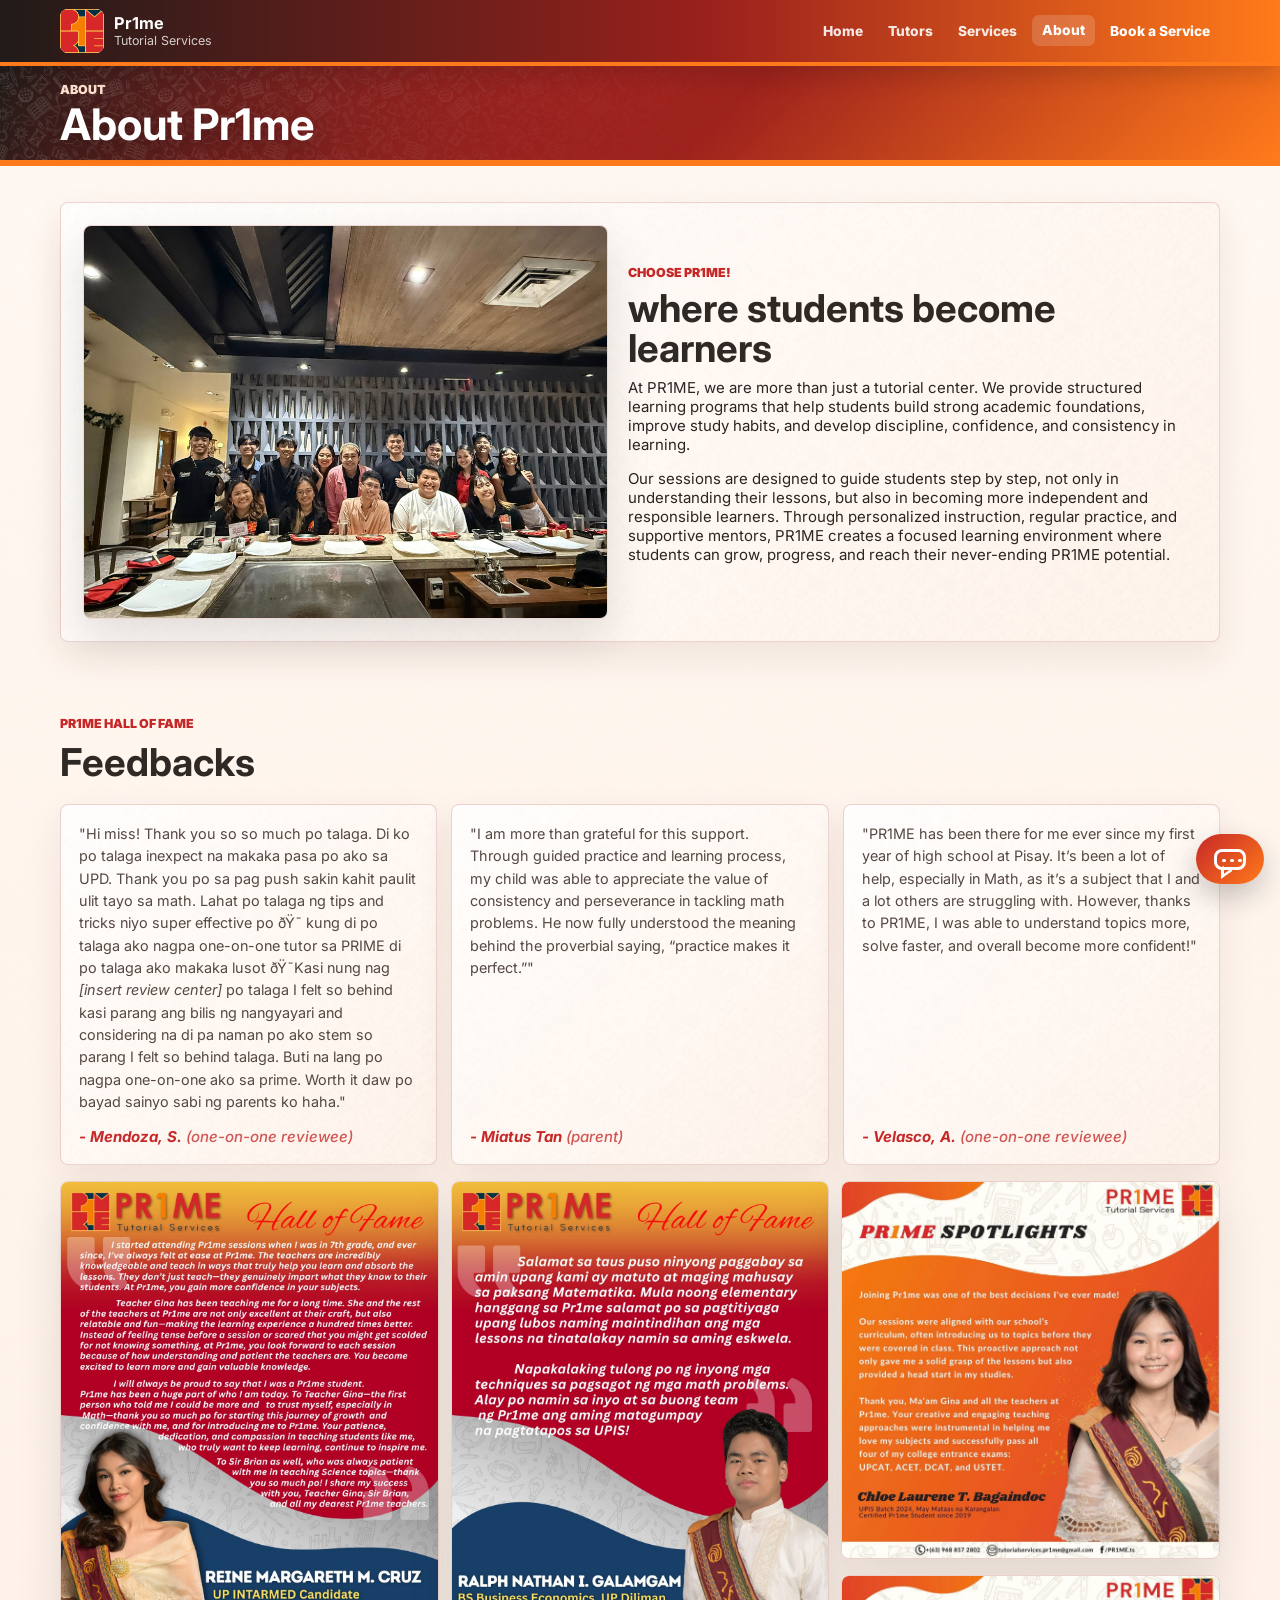
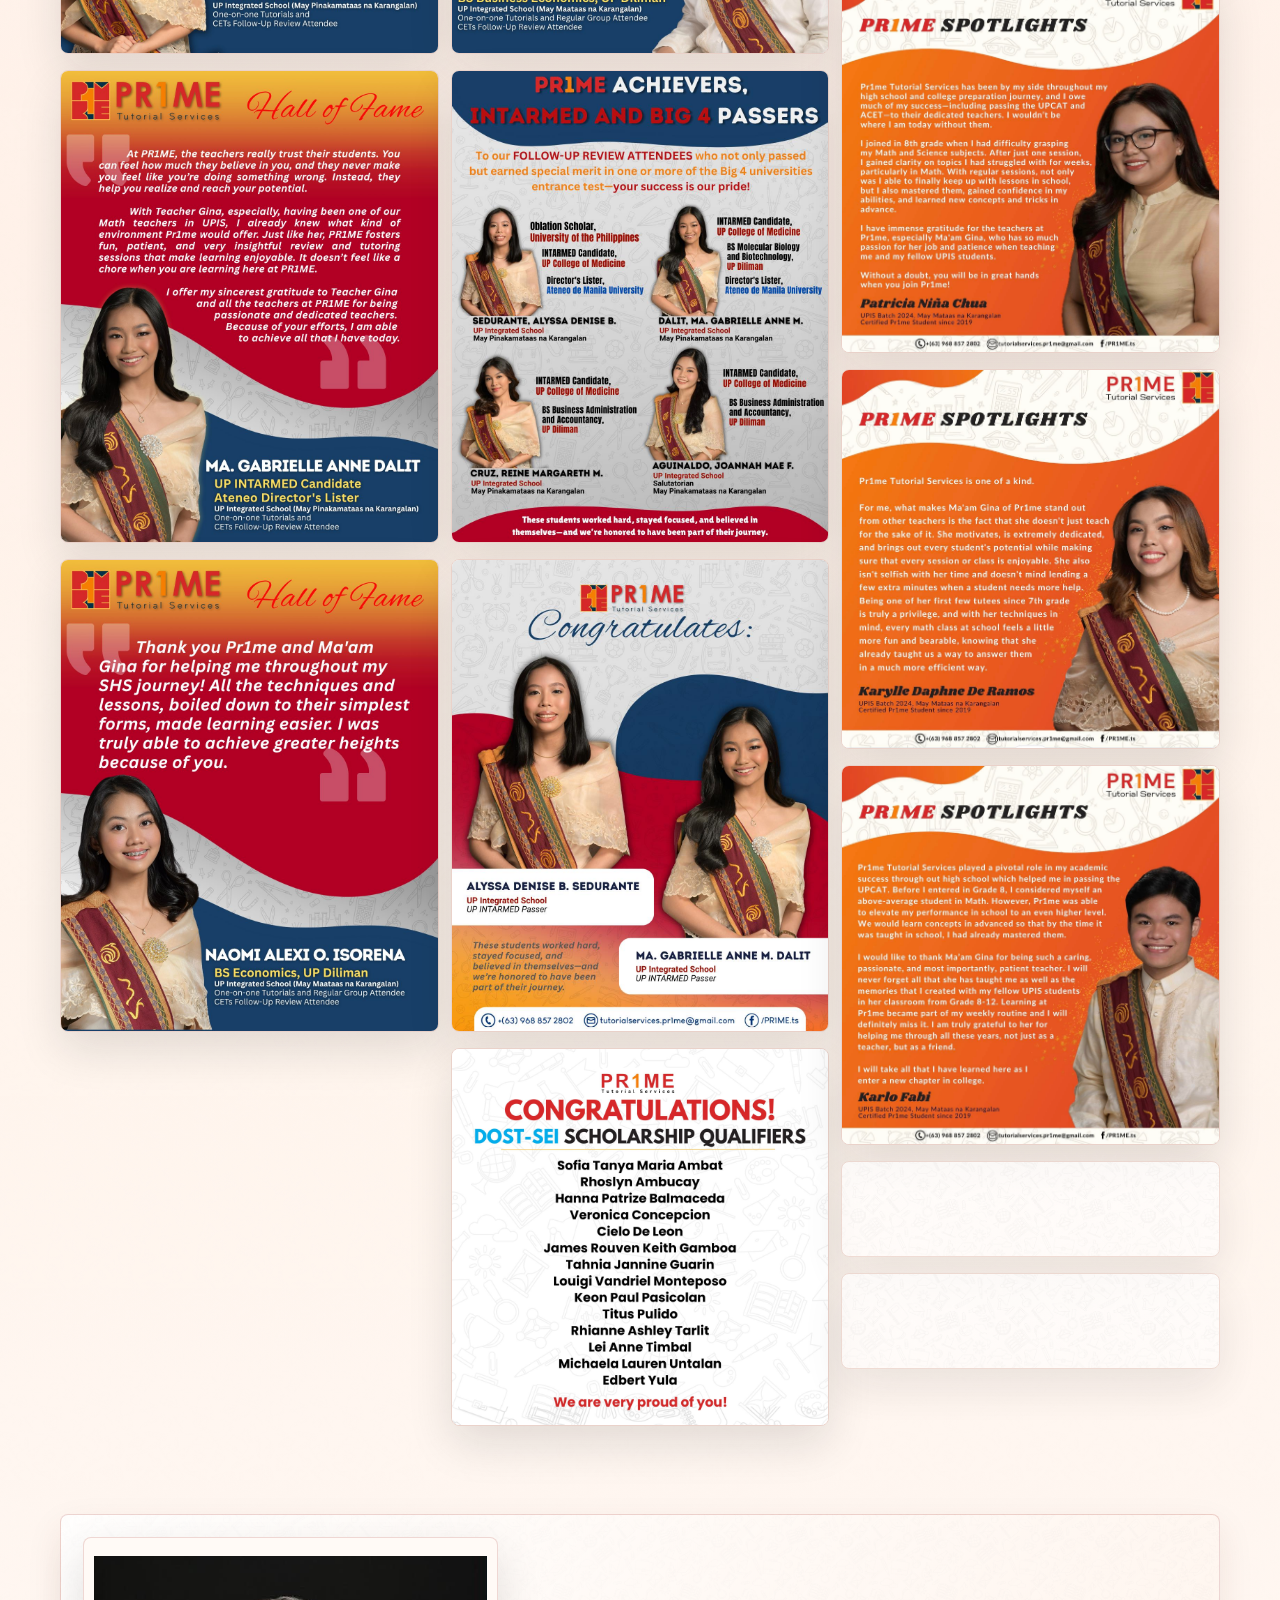
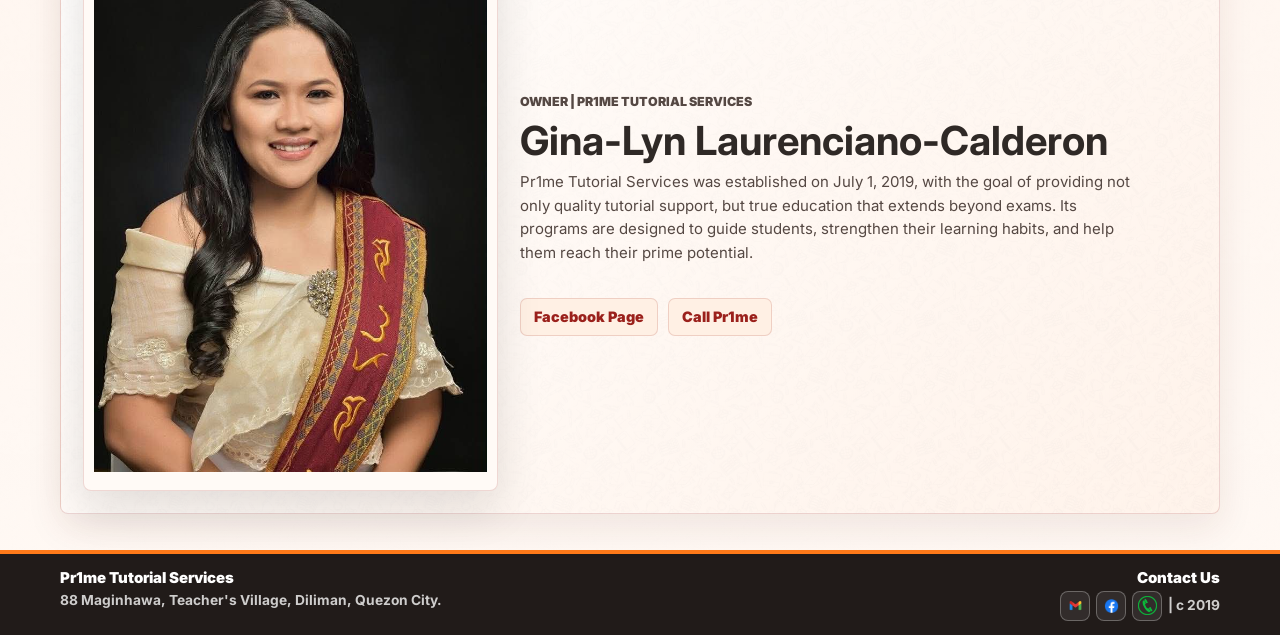
==== commit c6ad6864: "remove pac" ====
--- a/Pr1me-Website/about.html
+++ b/Pr1me-Website/about.html
@@ -30,7 +30,7 @@
         <a href="tutors.html" data-page-link="tutors">Tutors</a>
         <a href="packages.html" data-page-link="packages">Services</a>
         <a href="about.html" data-page-link="about">About</a>
-        <a class="nav-cta nav-book" href="booking.html" data-page-link="booking">Book a Service</a><a class="nav-cta pac-link" href="primeac.html" data-page-link="primeac">PAC</a>
+        <a class="nav-cta nav-book" href="booking.html" data-page-link="booking">Book a Service</a>
       </div>
     </nav>
   </header>
@@ -184,3 +184,4 @@
 </body>
 </html>
 
+
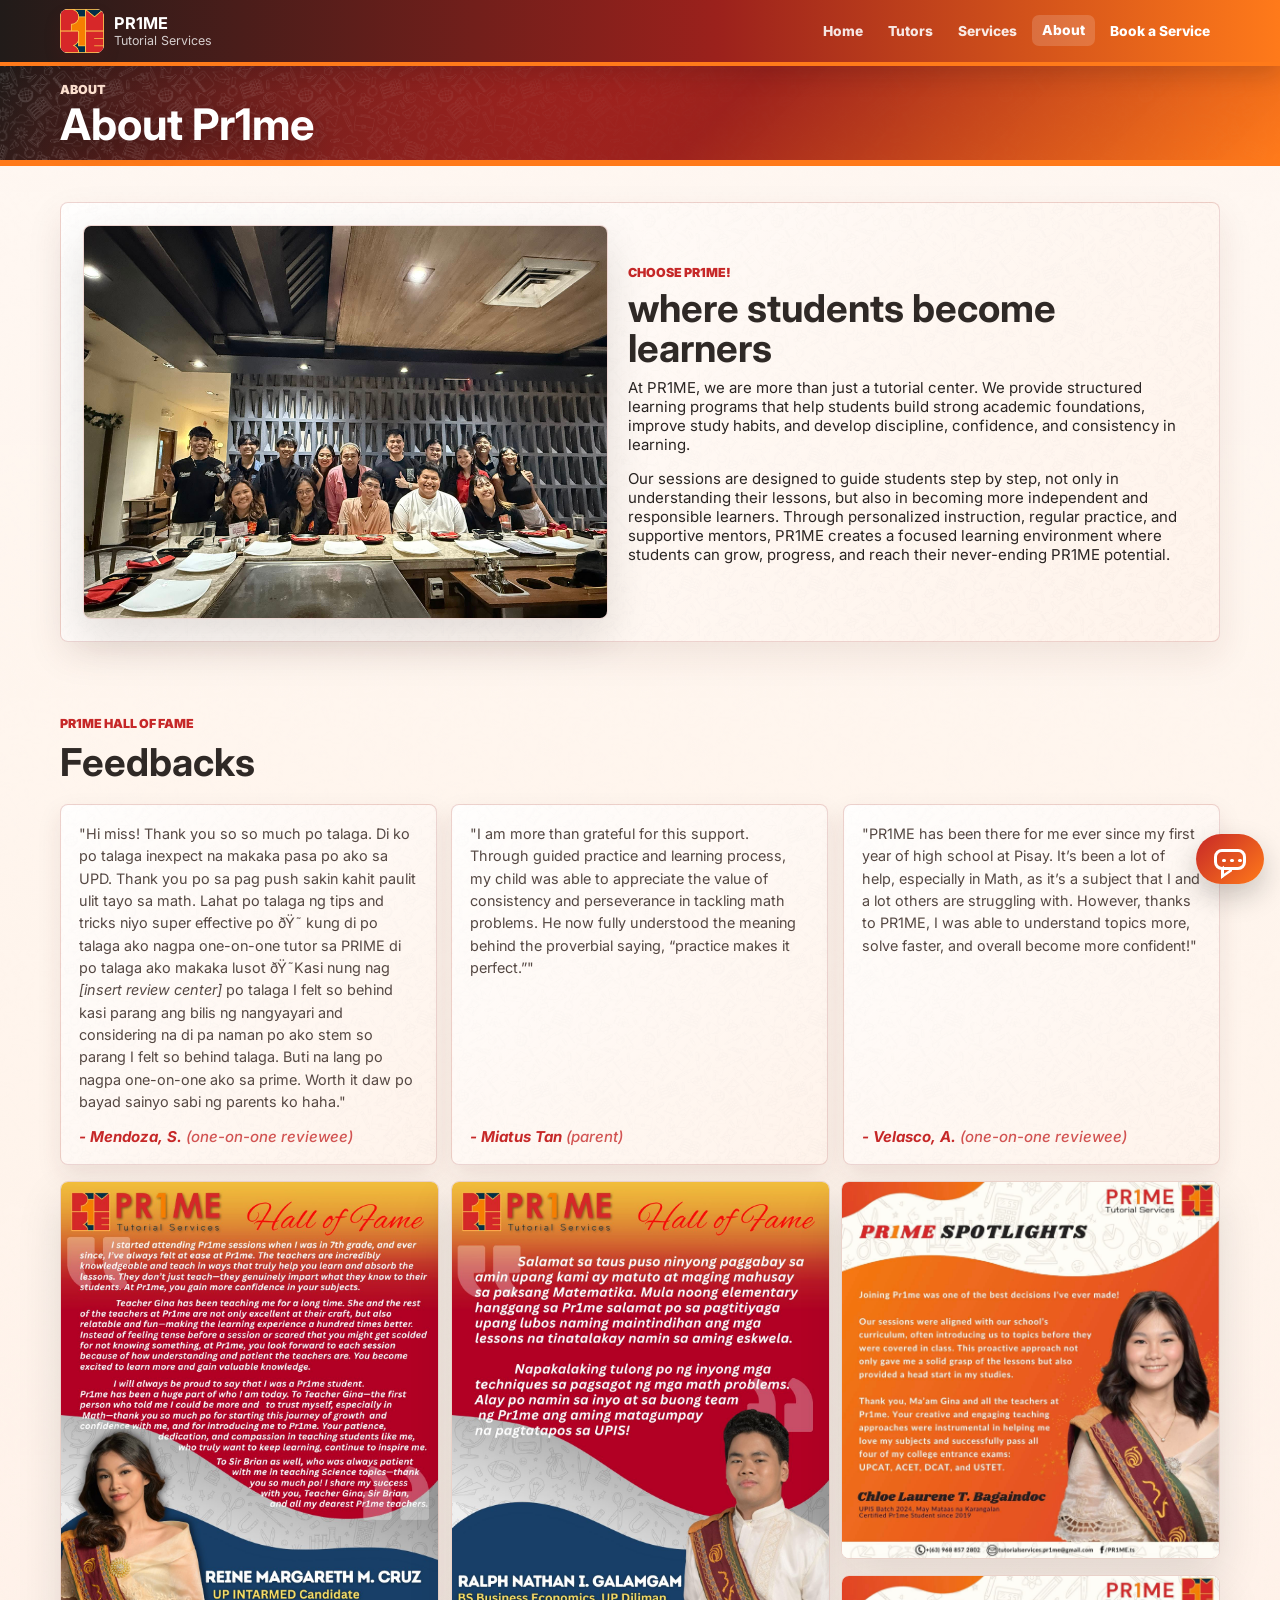
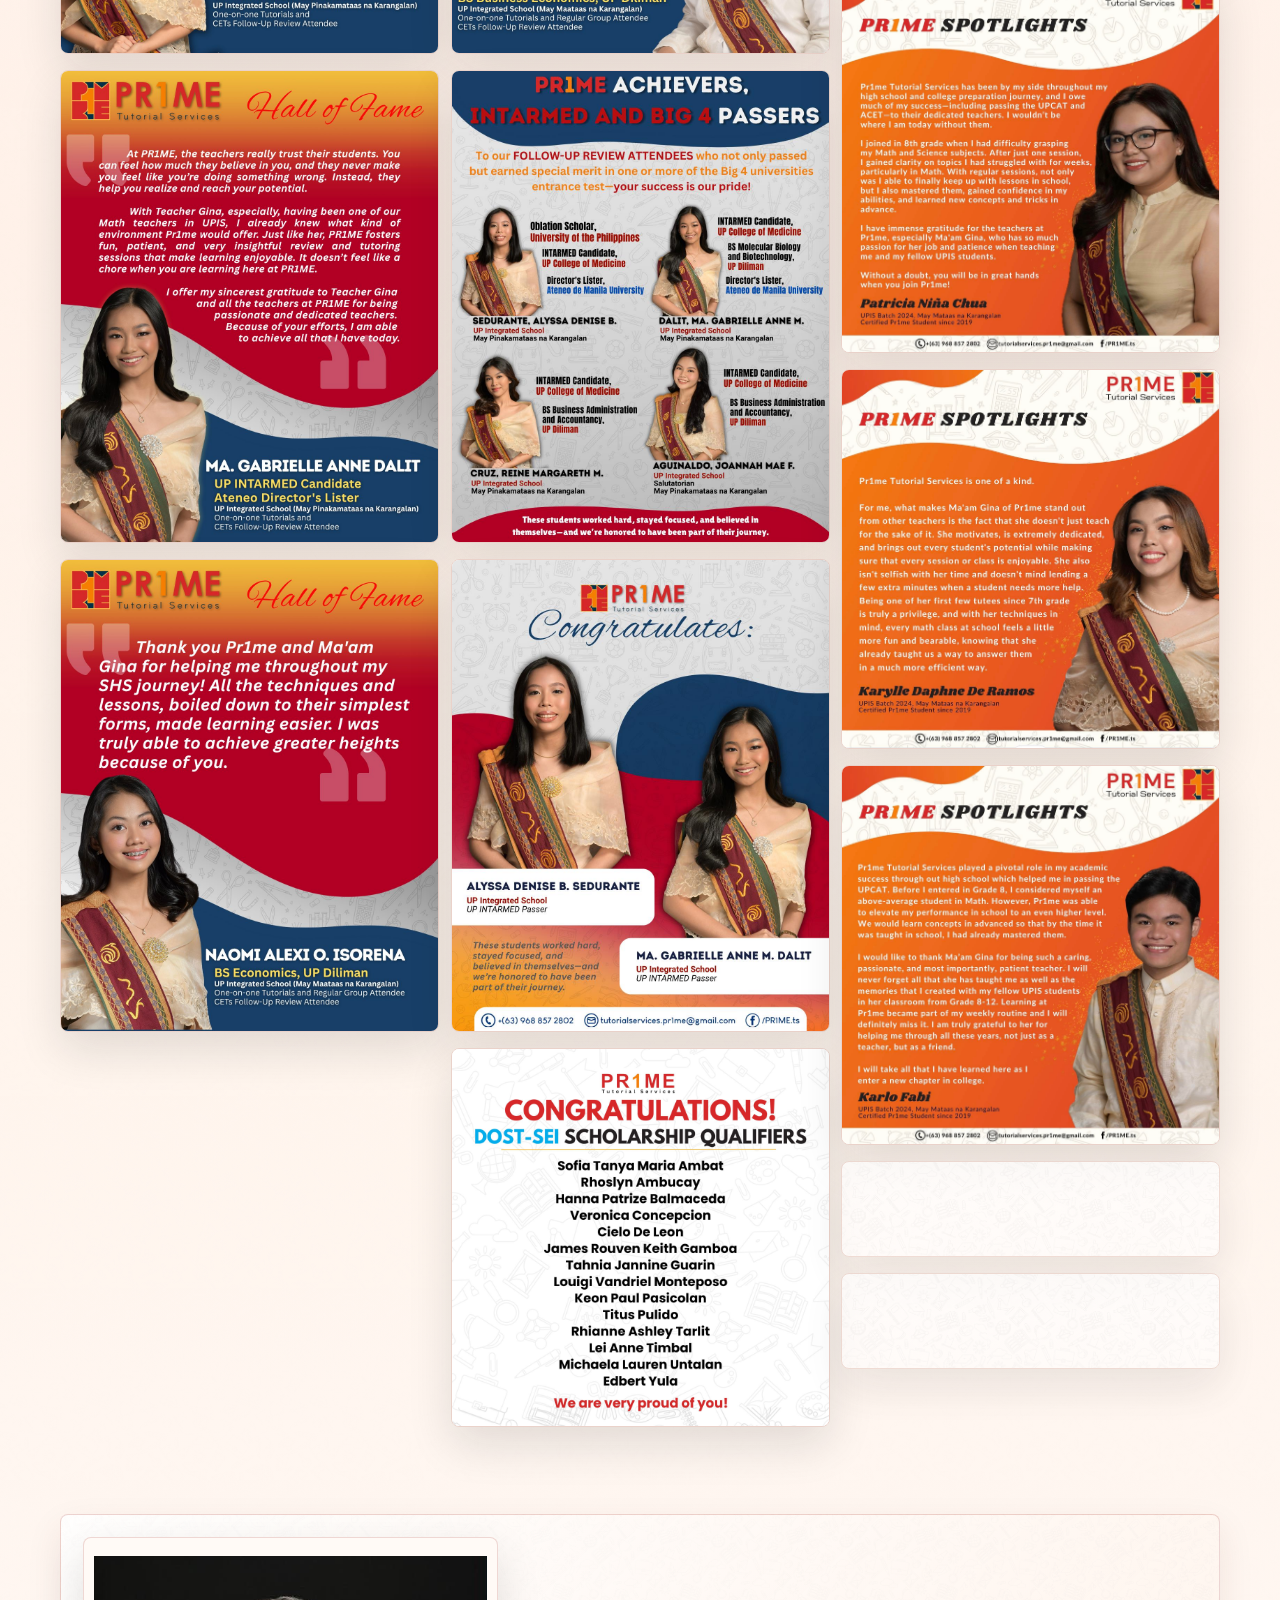
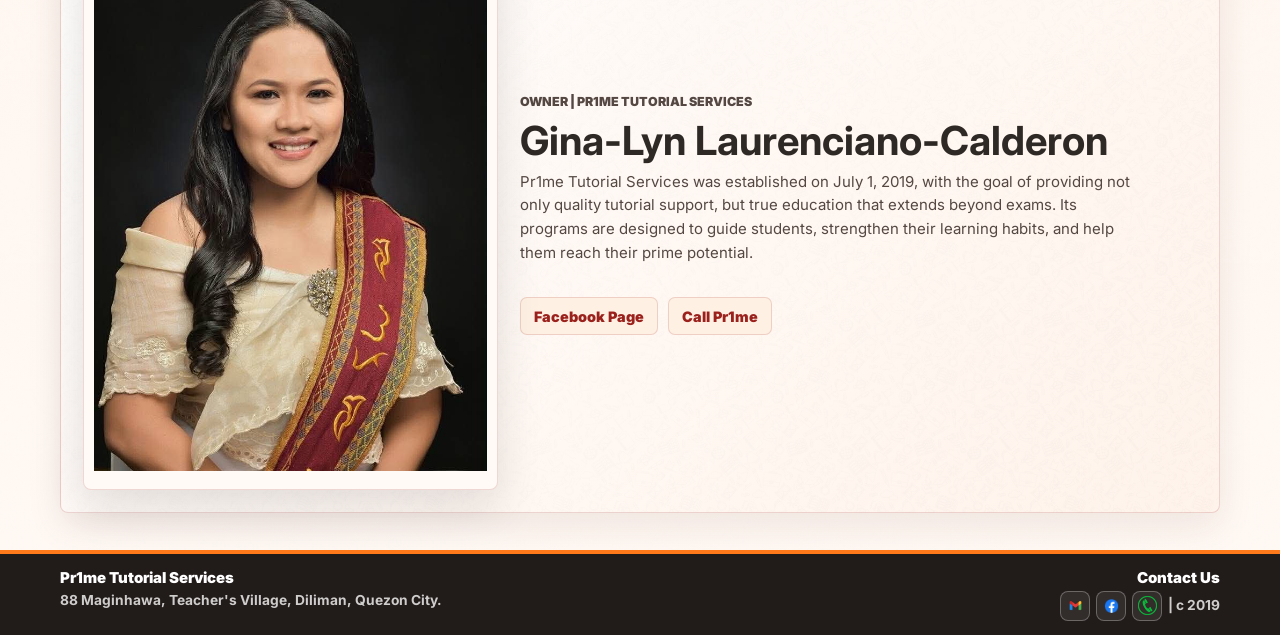
==== commit cd1e5439: "update style" ====
--- a/Pr1me-Website/about.html
+++ b/Pr1me-Website/about.html
@@ -14,7 +14,7 @@
       <a class="brand" href="index.html" aria-label="Pr1me Tutorial Services home">
         <img class="brand-logo" src="Assets/PrimeLogo.jpg" alt="Pr1me logo">
         <span>
-          <strong>Pr1me</strong>
+          <strong>PR1ME</strong>
           <small>Tutorial Services</small>
         </span>
       </a>
@@ -185,3 +185,5 @@
 </html>
 
 
+
+
--- a/Pr1me-Website/style.css
+++ b/Pr1me-Website/style.css
@@ -3927,4 +3927,318 @@
   body.pac-page .pac-program-section {
     padding-top: 34px;
   }
-}+}
+/* Final chat view cleanup */
+.ai-chat-panel {
+  width: min(360px, calc(100vw - 22px));
+  height: auto;
+  max-height: min(500px, calc(100vh - 90px));
+  grid-template-rows: auto auto auto auto;
+}
+
+.ai-chat-header {
+  padding: 12px 14px;
+}
+
+.ai-chat-messages {
+  min-height: 126px;
+  max-height: 190px;
+  align-content: start;
+  gap: 8px;
+  padding: 10px;
+}
+
+.ai-chat-message {
+  display: block;
+  width: fit-content;
+  max-width: 100%;
+  box-sizing: border-box;
+  padding: 8px 10px;
+  white-space: normal;
+  overflow-wrap: break-word;
+  word-break: normal;
+}
+
+.ai-chat-message.assistant {
+  justify-self: start;
+  max-width: calc(100% - 6px);
+}
+
+.ai-chat-suggestion-block {
+  padding: 8px 10px 9px;
+}
+
+.ai-chat-suggestions {
+  display: grid;
+  grid-auto-flow: column;
+  grid-auto-columns: max-content;
+  gap: 7px;
+  overflow-x: auto;
+  overflow-y: hidden;
+  padding-bottom: 4px;
+  scrollbar-width: thin;
+}
+
+.ai-chat-suggestions button {
+  max-width: 230px;
+  white-space: nowrap;
+}
+
+.ai-chat-form {
+  padding: 9px;
+  border-top: 1px solid rgba(155, 33, 28, 0.14);
+}
+
+.ai-chat-form input {
+  min-width: 0;
+}
+
+@media (max-width: 560px) {
+  .ai-chat-panel {
+    width: min(335px, calc(100vw - 18px));
+    max-height: min(470px, calc(100vh - 84px));
+  }
+
+  .ai-chat-messages {
+    min-height: 118px;
+    max-height: 174px;
+  }
+}
+
+/* Proper chat bubble flow final */
+.ai-chat-panel {
+  width: min(390px, calc(100vw - 22px));
+  height: min(540px, calc(100vh - 88px));
+  max-height: min(540px, calc(100vh - 88px));
+  grid-template-rows: auto minmax(220px, 1fr) auto auto;
+}
+
+.ai-chat-header {
+  padding: 14px 16px;
+}
+
+.ai-chat-header .eyebrow {
+  font-size: 0.86rem;
+  line-height: 1;
+  letter-spacing: 0;
+}
+
+.ai-chat-messages {
+  display: flex;
+  flex-direction: column;
+  align-items: flex-start;
+  min-height: 0;
+  max-height: none;
+  overflow-y: auto;
+  overflow-x: hidden;
+  padding: 12px;
+}
+
+.ai-chat-message {
+  display: block;
+  width: auto;
+  min-width: 0;
+  max-width: min(88%, 310px);
+  box-sizing: border-box;
+  white-space: normal;
+  overflow-wrap: anywhere;
+  word-break: normal;
+  text-align: left;
+  font-size: 0.82rem;
+  line-height: 1.42;
+}
+
+.ai-chat-message.assistant {
+  align-self: flex-start;
+  max-width: min(88%, 310px);
+}
+
+.ai-chat-message.user {
+  align-self: flex-end;
+  max-width: min(88%, 310px);
+}
+
+.ai-chat-suggestion-block {
+  flex: 0 0 auto;
+}
+
+.ai-chat-form {
+  flex: 0 0 auto;
+}
+
+@media (max-width: 560px) {
+  .ai-chat-panel {
+    width: min(350px, calc(100vw - 18px));
+    height: min(500px, calc(100vh - 82px));
+    max-height: min(500px, calc(100vh - 82px));
+    grid-template-rows: auto minmax(200px, 1fr) auto auto;
+  }
+
+  .ai-chat-message,
+  .ai-chat-message.assistant,
+  .ai-chat-message.user {
+    max-width: 90%;
+  }
+}
+
+/* Chat composer spacing final */
+.ai-chat-panel {
+  overflow: hidden;
+}
+
+.ai-chat-messages {
+  padding: 14px 16px;
+}
+
+.ai-chat-message.assistant {
+  max-width: min(82%, 300px);
+}
+
+.ai-chat-suggestion-block {
+  padding: 10px 16px 12px;
+  border-top: 1px solid rgba(155, 33, 28, 0.08);
+}
+
+.ai-chat-suggestion-block > p {
+  margin-bottom: 8px;
+}
+
+.ai-chat-suggestions {
+  gap: 8px;
+}
+
+.ai-chat-form {
+  display: flex;
+  align-items: center;
+  gap: 8px;
+  padding: 11px 16px 14px;
+  border-top: 1px solid rgba(155, 33, 28, 0.12);
+  background: rgba(255, 250, 247, 0.96);
+}
+
+.ai-chat-form input {
+  flex: 1 1 auto;
+  width: 100%;
+  min-height: 38px;
+  padding: 0 12px;
+  border-radius: 8px;
+  font-size: 0.82rem;
+}
+
+.ai-chat-form button {
+  flex: 0 0 auto;
+  min-height: 38px;
+  padding: 0 13px;
+  border-radius: 8px;
+}
+
+@media (max-width: 560px) {
+  .ai-chat-messages {
+    padding: 12px 14px;
+  }
+
+  .ai-chat-suggestion-block {
+    padding: 9px 14px 11px;
+  }
+
+  .ai-chat-form {
+    padding: 10px 14px 13px;
+  }
+
+  .ai-chat-message.assistant {
+    max-width: 86%;
+  }
+}
+
+/* Smooth performance pass */
+html {
+  scroll-behavior: smooth;
+}
+
+body {
+  animation-duration: 0.18s;
+}
+
+.site-loader {
+  animation: loaderAutoHide 0.28s ease 1.15s forwards;
+  transition: opacity 0.28s ease, visibility 0.28s ease;
+}
+
+.loader-card {
+  animation-duration: 0.42s;
+}
+
+.loader-logo-ring::before {
+  animation-duration: 1.1s;
+}
+
+.loader-logo-ring img {
+  animation-duration: 0.42s;
+  box-shadow: 0 10px 24px rgba(17, 17, 17, 0.2);
+}
+
+.reveal-on-scroll {
+  transform: translateY(8px);
+  transition: transform 0.28s ease-out, opacity 0.28s ease-out;
+  will-change: transform, opacity;
+}
+
+.button,
+.nav-links a,
+.footer-icon,
+.ai-chat-toggle,
+.package-card,
+.tutor-card,
+.promo-card,
+.booking-option-card,
+.pac-program-card,
+.team-gallery-item img {
+  transition-duration: 0.16s !important;
+  transition-timing-function: ease-out !important;
+}
+
+.button:hover,
+.nav-links a:hover,
+.footer-icon:hover,
+.ai-chat-toggle:hover,
+.package-card:hover,
+.tutor-card:hover,
+.promo-card:hover,
+.booking-option-card:hover,
+.pac-program-card:hover {
+  transform: translateY(-1px);
+}
+
+.team-gallery-item:hover img {
+  transform: scale(1.012);
+  filter: none;
+}
+
+.terms-modal-card,
+.ai-chat-panel,
+.booking-option-card,
+.package-card,
+.tutor-card,
+.feedback-card,
+.promo-card {
+  box-shadow: 0 10px 24px rgba(80, 34, 25, 0.1) !important;
+}
+
+@media (max-width: 760px) {
+  .reveal-on-scroll {
+    transform: translateY(4px);
+    transition-duration: 0.2s;
+  }
+
+  .button:hover,
+  .nav-links a:hover,
+  .footer-icon:hover,
+  .ai-chat-toggle:hover,
+  .package-card:hover,
+  .tutor-card:hover,
+  .promo-card:hover,
+  .booking-option-card:hover,
+  .pac-program-card:hover {
+    transform: none;
+  }
+}
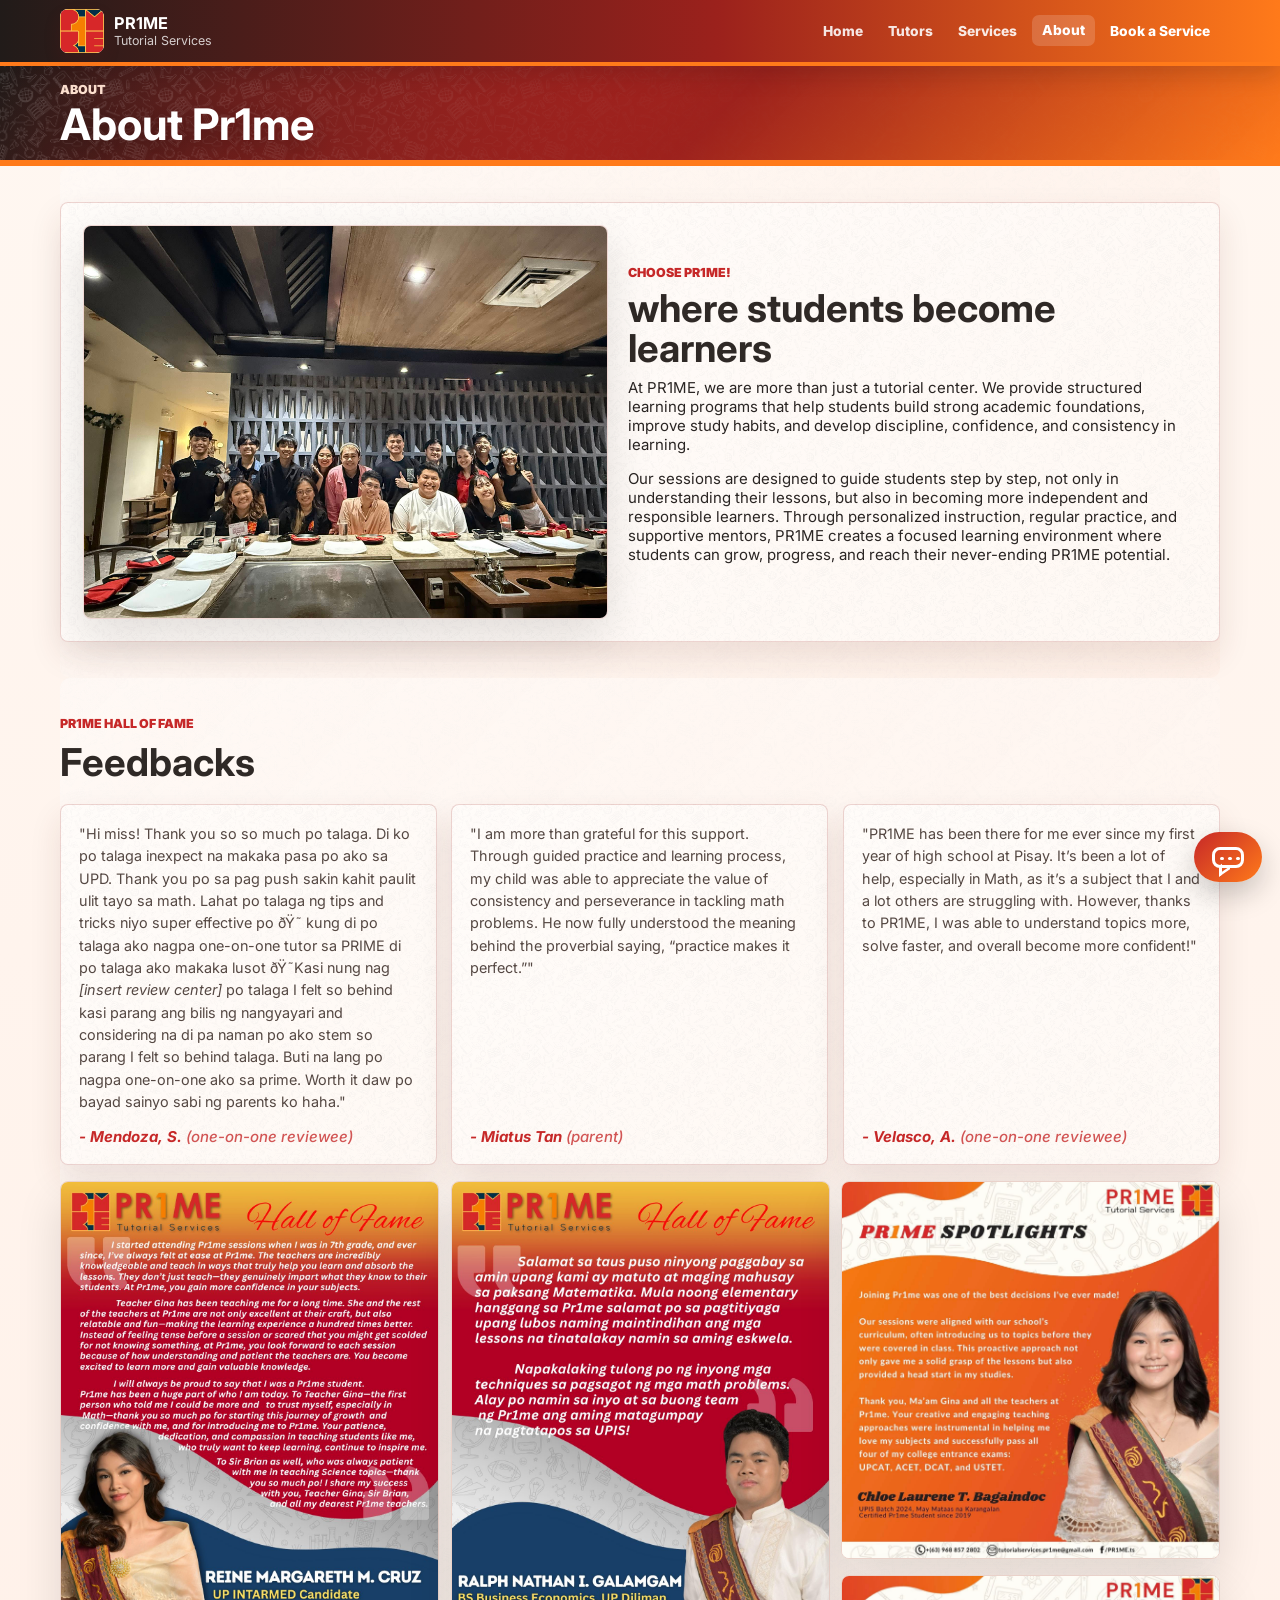
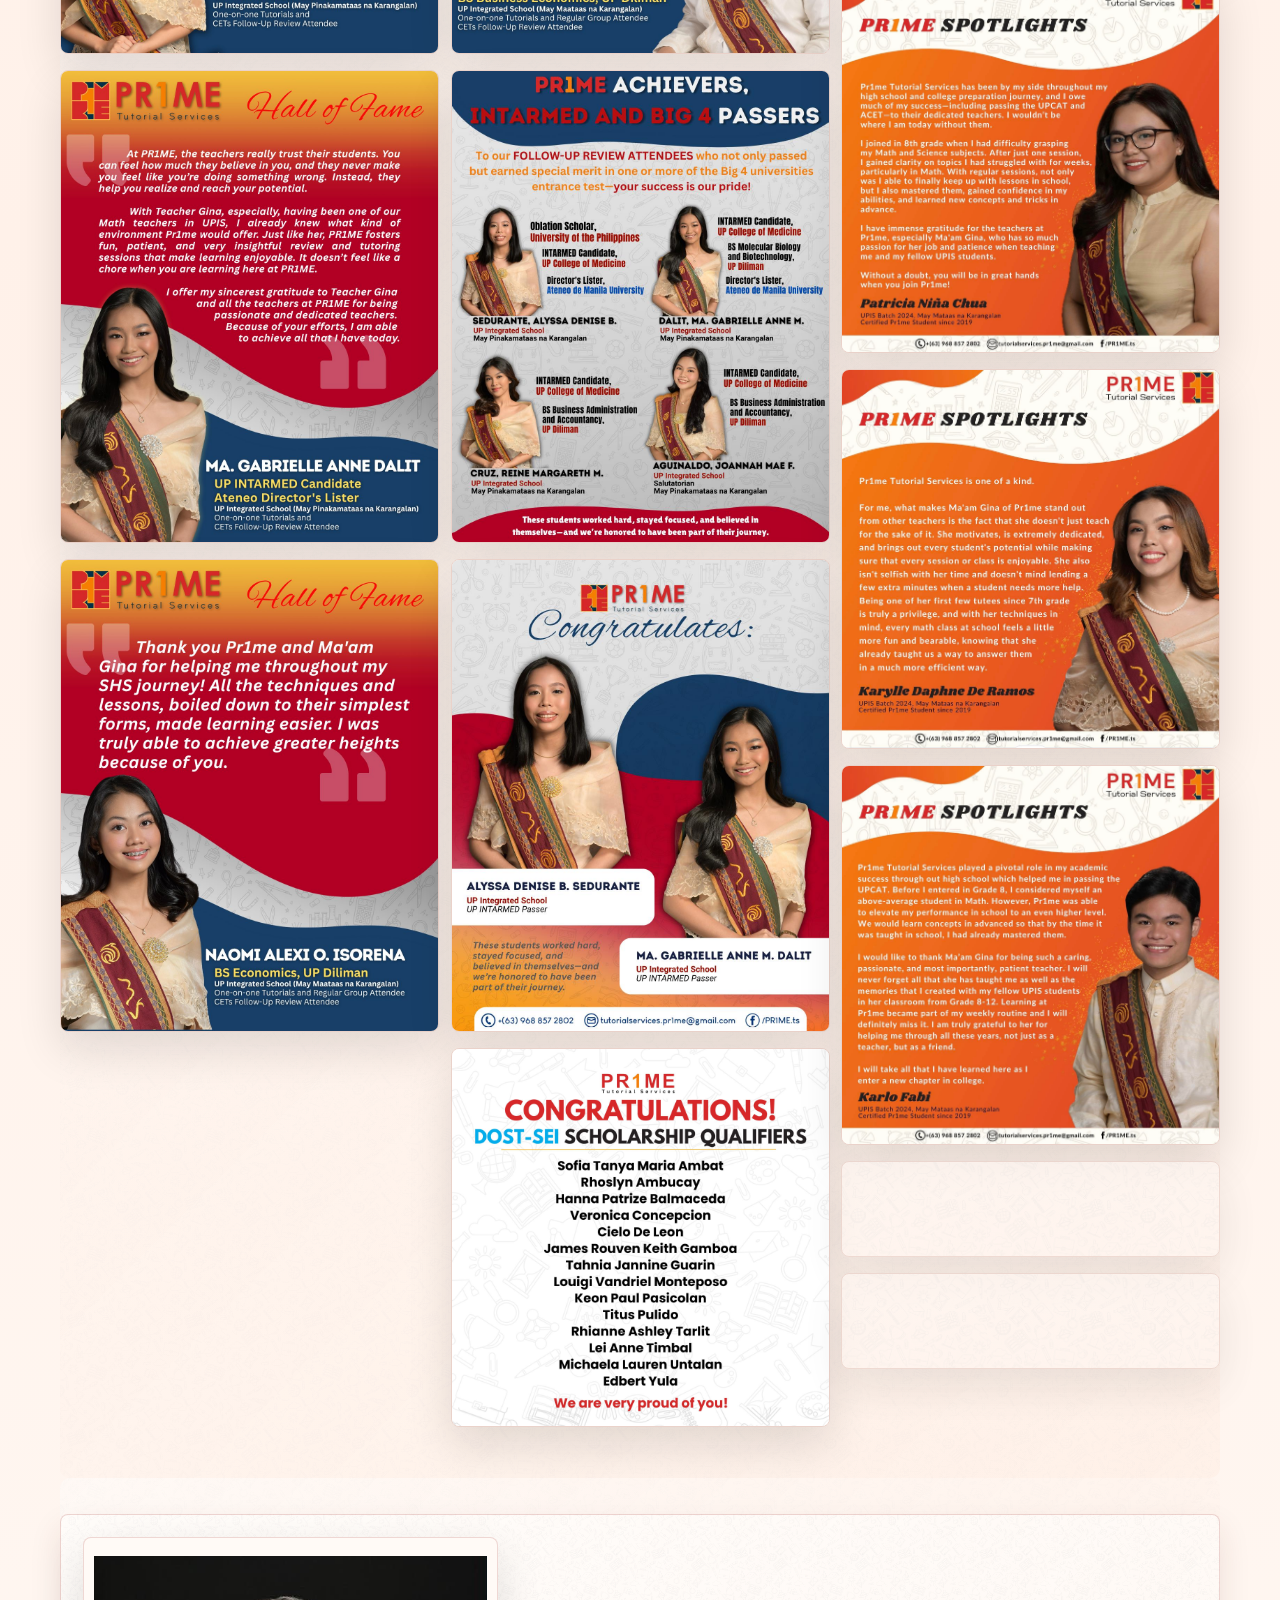
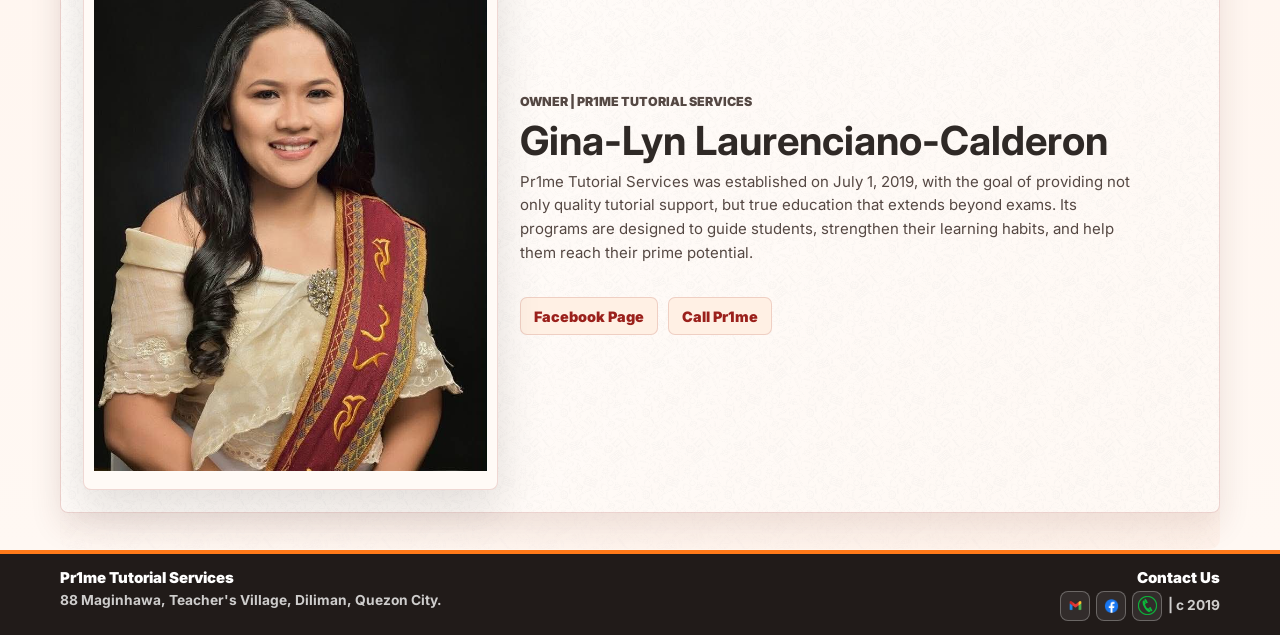
==== commit f802170d: "update sending and url" ====
--- a/Pr1me-Website/about.html
+++ b/Pr1me-Website/about.html
@@ -1,189 +1,192 @@
-﻿<!DOCTYPE html>
-<html lang="en">
-<head>
-  <meta charset="UTF-8">
-  <meta name="viewport" content="width=device-width, initial-scale=1.0">
-  <meta name="google-site-verification" content="I6XLdQHyW04NE64osFrF8heph37wOxYCarYntX9Nutw">
-  <title>Pr1me Tutorial Services</title>
-  <link rel="icon" type="image/jpeg" href="Assets/PrimeLogo.jpg">
-  <link rel="stylesheet" href="style.css">
-</head>
-<body data-page="about">
-  <header class="site-header">
-    <nav class="nav-shell" aria-label="Main navigation">
-      <a class="brand" href="index.html" aria-label="Pr1me Tutorial Services home">
-        <img class="brand-logo" src="Assets/PrimeLogo.jpg" alt="Pr1me logo">
-        <span>
-          <strong>PR1ME</strong>
-          <small>Tutorial Services</small>
-        </span>
-      </a>
-
-      <button class="menu-toggle" type="button" aria-label="Open menu" aria-expanded="false">
-        <span></span>
-        <span></span>
-        <span></span>
-      </button>
-
-      <div class="nav-links" data-nav-links>
-        <a href="index.html" data-page-link="home">Home</a>
-        <a href="tutors.html" data-page-link="tutors">Tutors</a>
-        <a href="packages.html" data-page-link="packages">Services</a>
-        <a href="about.html" data-page-link="about">About</a>
-        <a class="nav-cta nav-book" href="booking.html" data-page-link="booking">Book a Service</a>
-      </div>
-    </nav>
-  </header>
-
-  <main>
-    <section class="page-ribbon">
-      <div>
-        <p class="eyebrow">About</p>
-        <h1>About Pr1me</h1>
-      </div>
-    </section>
-
-    <section class="section why-section" aria-labelledby="why-title">
-      <div class="why-panel">
-        <div class="why-photo">
-          <img data-asset-image="primepic" src="" alt="Pr1me learning environment">
-          <div class="photo-fallback">Prime Picture</div>
-        </div>
-        <div>
-          <p class="eyebrow">Choose Pr1me!</p>
-          <h2 id="why-title">where students become learners</h2>
-          <p>
-          At PR1ME, we are more than just a tutorial center. We provide structured learning programs that help students build strong academic foundations, improve study habits, and develop discipline, confidence, and consistency in learning.  
-          </p>
-          <p>
-          Our sessions are designed to guide students step by step, not only in understanding their lessons, but also in becoming more independent and responsible learners. Through personalized instruction, regular practice, and supportive mentors, PR1ME creates a focused learning environment where students can grow, progress, and reach their never-ending PR1ME potential.  
-          </p>
-        </div>
-      </div>
-    </section>
-
-    <section class="section feedback-section" aria-labelledby="feedback-title">
-      <div class="section-heading">
-        <p class="eyebrow">Pr1me Hall of Fame</p>
-        <h2 id="feedback-title">Feedbacks</h2>
-      </div>
-
-      <div class="feedback-text-grid">
-        <article class="feedback-card text-feedback-card">
-          <p>"Hi miss! Thank you so so much po talaga. Di ko po talaga inexpect na makaka pasa po ako sa UPD. Thank you po sa pag push sakin kahit paulit ulit tayo sa math. Lahat po talaga ng tips and tricks niyo super effective po ðŸ˜­ kung di po talaga ako nagpa one-on-one tutor sa PRIME di po talaga ako makaka lusot ðŸ˜­Kasi nung nag <i>[insert review center]</i> po talaga I felt so behind kasi parang ang bilis ng nangyayari and considering na di pa naman po ako stem so parang I felt so behind talaga. Buti na lang po nagpa one-on-one ako sa prime. Worth it daw po bayad sainyo sabi ng parents ko haha."</p>
-          <strong>- Mendoza, S. <em class="feedback-role">(one-on-one reviewee)</em></strong>
-        </article>
-        <article class="feedback-card text-feedback-card">
-          <p>"I am more than grateful for this support. Through guided practice and learning process, my child was able to appreciate the value of consistency and perseverance in tackling math problems. He now fully understood the meaning behind the proverbial saying, &ldquo;practice makes it perfect.&rdquo;"</p>
-          <strong>- Miatus Tan <em class="feedback-role">(parent)</em></strong>
-        </article>
-        <article class="feedback-card text-feedback-card">
-          <p>"PR1ME has been there for me ever since my first year of high school at Pisay. It&rsquo;s been a lot of help, especially in Math, as it&rsquo;s a subject that I and a lot others are struggling with. However, thanks to PR1ME, I was able to understand topics more, solve faster, and overall become more confident!"</p>
-          <strong>- Velasco, A. <em class="feedback-role">(one-on-one reviewee)</em></strong>
-        </article>
-      </div>
-
-      <div class="feedback-photo-grid">
-        <article class="feedback-photo">
-          <img data-asset-image="feedback1" src="" alt="Client feedback screenshot 1">
-          <div class="photo-fallback"></div>
-        </article>
-        <article class="feedback-photo">
-          <img data-asset-image="feedback2" src="" alt="Client feedback screenshot 2">
-          <div class="photo-fallback"></div>
-        </article>
-        <article class="feedback-photo">
-          <img data-asset-image="feedback3" src="" alt="Client feedback screenshot 3">
-          <div class="photo-fallback"></div>
-        </article>
-        <article class="feedback-photo">
-          <img data-asset-image="feedback4" src="" alt="Client feedback screenshot 4">
-          <div class="photo-fallback"></div>
-        </article>
-        <article class="feedback-photo">
-          <img data-asset-image="feedback5" src="" alt="Client feedback screenshot 5">
-          <div class="photo-fallback"></div>
-        </article>
-        <article class="feedback-photo">
-          <img data-asset-image="feedback6" src="" alt="Client feedback screenshot 6">
-          <div class="photo-fallback"></div>
-        </article>
-        <article class="feedback-photo">
-          <img data-asset-image="feedback7" src="" alt="Client feedback screenshot 7">
-          <div class="photo-fallback"></div>
-        </article>
-        <article class="feedback-photo">
-          <img data-asset-image="feedback8" src="" alt="Client feedback screenshot 8">
-          <div class="photo-fallback"></div>
-        </article>
-        <article class="feedback-photo">
-          <img data-asset-image="feedback9" src="" alt="Client feedback screenshot 9">
-          <div class="photo-fallback"></div>
-        </article>
-        <article class="feedback-photo">
-          <img data-asset-image="feedback10" src="" alt="Client feedback screenshot 10">
-          <div class="photo-fallback"></div>
-        </article>
-        <article class="feedback-photo">
-          <img data-asset-image="feedback11" src="" alt="Client feedback screenshot 11">
-          <div class="photo-fallback"></div>
-        </article>
-        <article class="feedback-photo">
-          <img data-asset-image="feedback12" src="" alt="Client feedback screenshot 12">
-          <div class="photo-fallback"></div>
-        </article>
-        <article class="feedback-photo">
-          <img data-asset-image="feedback13" src="" alt="Client feedback screenshot 13">
-          <div class="photo-fallback"></div>
-        </article>
-      </div>
-
-    </section>
-
-
-    <section class="section about-section single" aria-labelledby="about-title">
-      <div class="owner-panel">
-        <div class="owner-photo">
-          <img data-asset-image="PrimeOwner" src="" alt="Owner of Pr1me Tutorial Services">
-          <div class="photo-fallback"></div>
-        </div>
-        <div class="owner-copy">
-          <p class="eyebrow">OWNER | Pr1me Tutorial Services</p>
-          <h2 id="about-title" style="font-size: clamp(1.5rem, 4vw, 2.5rem);">Gina-Lyn Laurenciano-Calderon</h2>
-          <p>
-            Pr1me Tutorial Services was established on July 1, 2019, with the goal of providing not only quality tutorial support, but true education that extends beyond exams. Its programs are designed to guide students, strengthen their learning habits, and help them reach their prime potential.
-          </p>
-          <div class="contact-list">
-            <a href="https://www.facebook.com/PR1ME.ts" target="_blank" rel="noreferrer">Facebook Page</a>
-            <a href="tel:+639688572802">Call Pr1me</a>
-          </div>
-        </div>
-      </div>
-    </section>
-
-
-  </main>
-
-  <footer class="site-footer">
-    <div class="footer-brand">
-      <p><a href="https://www.facebook.com/PR1ME.ts/" target="_blank" rel="noreferrer">Pr1me Tutorial Services</a></p>
-      <a href="https://maps.app.goo.gl/qiUj7NpMVCg9RLWh9" target="_blank" rel="noreferrer">88 Maginhawa, Teacher's Village, Diliman, Quezon City.</a>
-    </div>
-    <div class="footer-contact">
-      <span>Contact Us</span>
-      <div class="footer-socials" aria-label="Contact links">
-        <a class="footer-icon" href="mailto:tutorialservices.pr1me@gmail.com" aria-label="Email Pr1me"><img src="Assets/gmail.jpg" alt=""></a>
-        <a class="footer-icon" href="https://www.facebook.com/PR1ME.ts/" target="_blank" rel="noreferrer" aria-label="Pr1me Facebook page"><img src="Assets/facebook.jpg" alt=""></a>
-        <a class="footer-icon" href="tel:+639688572802" aria-label="Call Pr1me"><img src="Assets/call.jpg" alt=""></a>
-        <span>| c 2019</span>
-      </div>
-    </div>
-  </footer>
-
-  <script src="script.js"></script>
-</body>
-</html>
-
-
-
-
+﻿<!DOCTYPE html>
+<html lang="en">
+<head>
+  <meta charset="UTF-8">
+  <meta name="viewport" content="width=device-width, initial-scale=1.0">
+  <meta name="google-site-verification" content="I6XLdQHyW04NE64osFrF8heph37wOxYCarYntX9Nutw">
+  <title>Pr1me Tutorial Services</title>+
+  <link rel="canonical" href="https://pr1metutorialservices.com/about.html">
+  <link rel="icon" type="image/jpeg" href="Assets/PrimeLogo.jpg">
+  <link rel="stylesheet" href="style.css">
+</head>
+<body data-page="about">
+  <header class="site-header">
+    <nav class="nav-shell" aria-label="Main navigation">
+      <a class="brand" href="index.html" aria-label="Pr1me Tutorial Services home">
+        <img class="brand-logo" src="Assets/PrimeLogo.jpg" alt="Pr1me logo">
+        <span>
+          <strong>PR1ME</strong>
+          <small>Tutorial Services</small>
+        </span>
+      </a>
+
+      <button class="menu-toggle" type="button" aria-label="Open menu" aria-expanded="false">
+        <span></span>
+        <span></span>
+        <span></span>
+      </button>
+
+      <div class="nav-links" data-nav-links>
+        <a href="index.html" data-page-link="home">Home</a>
+        <a href="tutors.html" data-page-link="tutors">Tutors</a>
+        <a href="packages.html" data-page-link="packages">Services</a>
+        <a href="about.html" data-page-link="about">About</a>
+        <a class="nav-cta nav-book" href="booking.html" data-page-link="booking">Book a Service</a>
+      </div>
+    </nav>
+  </header>
+
+  <main>
+    <section class="page-ribbon">
+      <div>
+        <p class="eyebrow">About</p>
+        <h1>About Pr1me</h1>
+      </div>
+    </section>
+
+    <section class="section why-section" aria-labelledby="why-title">
+      <div class="why-panel">
+        <div class="why-photo">
+          <img data-asset-image="primepic" src="" alt="Pr1me learning environment">
+          <div class="photo-fallback">Prime Picture</div>
+        </div>
+        <div>
+          <p class="eyebrow">Choose Pr1me!</p>
+          <h2 id="why-title">where students become learners</h2>
+          <p>
+          At PR1ME, we are more than just a tutorial center. We provide structured learning programs that help students build strong academic foundations, improve study habits, and develop discipline, confidence, and consistency in learning.  
+          </p>
+          <p>
+          Our sessions are designed to guide students step by step, not only in understanding their lessons, but also in becoming more independent and responsible learners. Through personalized instruction, regular practice, and supportive mentors, PR1ME creates a focused learning environment where students can grow, progress, and reach their never-ending PR1ME potential.  
+          </p>
+        </div>
+      </div>
+    </section>
+
+    <section class="section feedback-section" aria-labelledby="feedback-title">
+      <div class="section-heading">
+        <p class="eyebrow">Pr1me Hall of Fame</p>
+        <h2 id="feedback-title">Feedbacks</h2>
+      </div>
+
+      <div class="feedback-text-grid">
+        <article class="feedback-card text-feedback-card">
+          <p>"Hi miss! Thank you so so much po talaga. Di ko po talaga inexpect na makaka pasa po ako sa UPD. Thank you po sa pag push sakin kahit paulit ulit tayo sa math. Lahat po talaga ng tips and tricks niyo super effective po ðŸ˜­ kung di po talaga ako nagpa one-on-one tutor sa PRIME di po talaga ako makaka lusot ðŸ˜­Kasi nung nag <i>[insert review center]</i> po talaga I felt so behind kasi parang ang bilis ng nangyayari and considering na di pa naman po ako stem so parang I felt so behind talaga. Buti na lang po nagpa one-on-one ako sa prime. Worth it daw po bayad sainyo sabi ng parents ko haha."</p>
+          <strong>- Mendoza, S. <em class="feedback-role">(one-on-one reviewee)</em></strong>
+        </article>
+        <article class="feedback-card text-feedback-card">
+          <p>"I am more than grateful for this support. Through guided practice and learning process, my child was able to appreciate the value of consistency and perseverance in tackling math problems. He now fully understood the meaning behind the proverbial saying, &ldquo;practice makes it perfect.&rdquo;"</p>
+          <strong>- Miatus Tan <em class="feedback-role">(parent)</em></strong>
+        </article>
+        <article class="feedback-card text-feedback-card">
+          <p>"PR1ME has been there for me ever since my first year of high school at Pisay. It&rsquo;s been a lot of help, especially in Math, as it&rsquo;s a subject that I and a lot others are struggling with. However, thanks to PR1ME, I was able to understand topics more, solve faster, and overall become more confident!"</p>
+          <strong>- Velasco, A. <em class="feedback-role">(one-on-one reviewee)</em></strong>
+        </article>
+      </div>
+
+      <div class="feedback-photo-grid">
+        <article class="feedback-photo">
+          <img data-asset-image="feedback1" src="" alt="Client feedback screenshot 1">
+          <div class="photo-fallback"></div>
+        </article>
+        <article class="feedback-photo">
+          <img data-asset-image="feedback2" src="" alt="Client feedback screenshot 2">
+          <div class="photo-fallback"></div>
+        </article>
+        <article class="feedback-photo">
+          <img data-asset-image="feedback3" src="" alt="Client feedback screenshot 3">
+          <div class="photo-fallback"></div>
+        </article>
+        <article class="feedback-photo">
+          <img data-asset-image="feedback4" src="" alt="Client feedback screenshot 4">
+          <div class="photo-fallback"></div>
+        </article>
+        <article class="feedback-photo">
+          <img data-asset-image="feedback5" src="" alt="Client feedback screenshot 5">
+          <div class="photo-fallback"></div>
+        </article>
+        <article class="feedback-photo">
+          <img data-asset-image="feedback6" src="" alt="Client feedback screenshot 6">
+          <div class="photo-fallback"></div>
+        </article>
+        <article class="feedback-photo">
+          <img data-asset-image="feedback7" src="" alt="Client feedback screenshot 7">
+          <div class="photo-fallback"></div>
+        </article>
+        <article class="feedback-photo">
+          <img data-asset-image="feedback8" src="" alt="Client feedback screenshot 8">
+          <div class="photo-fallback"></div>
+        </article>
+        <article class="feedback-photo">
+          <img data-asset-image="feedback9" src="" alt="Client feedback screenshot 9">
+          <div class="photo-fallback"></div>
+        </article>
+        <article class="feedback-photo">
+          <img data-asset-image="feedback10" src="" alt="Client feedback screenshot 10">
+          <div class="photo-fallback"></div>
+        </article>
+        <article class="feedback-photo">
+          <img data-asset-image="feedback11" src="" alt="Client feedback screenshot 11">
+          <div class="photo-fallback"></div>
+        </article>
+        <article class="feedback-photo">
+          <img data-asset-image="feedback12" src="" alt="Client feedback screenshot 12">
+          <div class="photo-fallback"></div>
+        </article>
+        <article class="feedback-photo">
+          <img data-asset-image="feedback13" src="" alt="Client feedback screenshot 13">
+          <div class="photo-fallback"></div>
+        </article>
+      </div>
+
+    </section>
+
+
+    <section class="section about-section single" aria-labelledby="about-title">
+      <div class="owner-panel">
+        <div class="owner-photo">
+          <img data-asset-image="PrimeOwner" src="" alt="Owner of Pr1me Tutorial Services">
+          <div class="photo-fallback"></div>
+        </div>
+        <div class="owner-copy">
+          <p class="eyebrow">OWNER | Pr1me Tutorial Services</p>
+          <h2 id="about-title" style="font-size: clamp(1.5rem, 4vw, 2.5rem);">Gina-Lyn Laurenciano-Calderon</h2>
+          <p>
+            Pr1me Tutorial Services was established on July 1, 2019, with the goal of providing not only quality tutorial support, but true education that extends beyond exams. Its programs are designed to guide students, strengthen their learning habits, and help them reach their prime potential.
+          </p>
+          <div class="contact-list">
+            <a href="https://www.facebook.com/PR1ME.ts" target="_blank" rel="noreferrer">Facebook Page</a>
+            <a href="tel:+639688572802">Call Pr1me</a>
+          </div>
+        </div>
+      </div>
+    </section>
+
+
+  </main>
+
+  <footer class="site-footer">
+    <div class="footer-brand">
+      <p><a href="https://www.facebook.com/PR1ME.ts/" target="_blank" rel="noreferrer">Pr1me Tutorial Services</a></p>
+      <a href="https://maps.app.goo.gl/qiUj7NpMVCg9RLWh9" target="_blank" rel="noreferrer">88 Maginhawa, Teacher's Village, Diliman, Quezon City.</a>
+    </div>
+    <div class="footer-contact">
+      <span>Contact Us</span>
+      <div class="footer-socials" aria-label="Contact links">
+        <a class="footer-icon" href="mailto:tutorialservices.pr1me@gmail.com" aria-label="Email Pr1me"><img src="Assets/gmail.jpg" alt=""></a>
+        <a class="footer-icon" href="https://www.facebook.com/PR1ME.ts/" target="_blank" rel="noreferrer" aria-label="Pr1me Facebook page"><img src="Assets/facebook.jpg" alt=""></a>
+        <a class="footer-icon" href="tel:+639688572802" aria-label="Call Pr1me"><img src="Assets/call.jpg" alt=""></a>
+        <span>| c 2019</span>
+      </div>
+    </div>
+  </footer>
+
+  <script src="script.js"></script>
+</body>
+</html>
+
+
+
+
+
--- a/Pr1me-Website/style.css
+++ b/Pr1me-Website/style.css
@@ -1,4 +1,4 @@
-﻿@import url("https://fonts.googleapis.com/css2?family=Inter:wght@400;500;600;700;800;900&display=swap");
+@import url("https://fonts.googleapis.com/css2?family=Inter:wght@400;500;600;700;800;900&display=swap");
 :root {
   --red: #c62828;
   --red-dark: #9b211c;
@@ -3299,7 +3299,7 @@
 }
 
 /* =========================================================
-   PR1ME ACADEMIC CENTER — CLEAN PAC PAGE DESIGN
+   PR1ME ACADEMIC CENTER � CLEAN PAC PAGE DESIGN
    PAC colors:
    Navy:   #0e283b
    Red:    #df472d
@@ -3808,7 +3808,7 @@
 }
 
 /* =========================================================
-   COMPACT PAC HERO — paste at the end of PAC styling
+   COMPACT PAC HERO � paste at the end of PAC styling
    ========================================================= */
 
 body.pac-page .pac-hero {
@@ -4242,3 +4242,416 @@
     transform: none;
   }
 }
+
+/* Chat indentation and space final */
+.ai-chat-panel {
+  width: min(370px, calc(100vw - 24px));
+  height: min(500px, calc(100vh - 88px));
+  grid-template-rows: auto minmax(170px, 1fr) auto auto;
+}
+
+.ai-chat-header {
+  padding: 14px 18px;
+}
+
+.ai-chat-header .eyebrow {
+  display: block;
+  padding-left: 0;
+  font-size: 0.84rem;
+}
+
+.ai-chat-messages {
+  padding: 16px 18px 12px;
+  gap: 10px;
+}
+
+.ai-chat-message.assistant {
+  max-width: min(84%, 292px);
+  margin-left: 0;
+}
+
+.ai-chat-suggestion-block {
+  padding: 10px 18px 12px;
+}
+
+.ai-chat-form {
+  padding: 12px 18px 16px;
+}
+
+.ai-chat-form input {
+  padding-left: 14px;
+}
+
+@media (max-width: 560px) {
+  .ai-chat-panel {
+    width: min(342px, calc(100vw - 20px));
+    height: min(470px, calc(100vh - 84px));
+    grid-template-rows: auto minmax(155px, 1fr) auto auto;
+  }
+
+  .ai-chat-header,
+  .ai-chat-messages,
+  .ai-chat-suggestion-block,
+  .ai-chat-form {
+    padding-left: 14px;
+    padding-right: 14px;
+  }
+
+  .ai-chat-message.assistant {
+    max-width: 88%;
+  }
+}
+
+/* Professional chat layout final override */
+.ai-chat-widget {
+  right: 18px;
+  bottom: 18px;
+}
+
+.ai-chat-panel {
+  right: 0;
+  bottom: 64px;
+  width: min(380px, calc(100vw - 36px));
+  height: min(520px, calc(100vh - 104px));
+  display: flex;
+  flex-direction: column;
+  overflow: hidden;
+  border-radius: 8px;
+  box-sizing: border-box;
+}
+
+.ai-chat-panel[hidden] {
+  display: none !important;
+}
+
+.ai-chat-header {
+  flex: 0 0 auto;
+  padding: 16px 18px;
+  box-sizing: border-box;
+}
+
+.ai-chat-header .eyebrow {
+  margin: 0;
+  font-size: 0.9rem;
+  line-height: 1;
+  letter-spacing: 0;
+}
+
+.ai-chat-messages {
+  flex: 1 1 auto;
+  min-height: 0;
+  max-height: none;
+  display: flex;
+  flex-direction: column;
+  align-items: flex-start;
+  gap: 10px;
+  margin: 0 16px;
+  padding: 14px 0;
+  overflow-y: auto;
+  overflow-x: hidden;
+  box-sizing: border-box;
+}
+
+.ai-chat-message {
+  width: auto;
+  max-width: 86%;
+  margin: 0;
+  padding: 9px 11px;
+  box-sizing: border-box;
+  white-space: normal;
+  overflow-wrap: break-word;
+  word-break: normal;
+  text-align: left;
+  font-size: 0.82rem;
+  line-height: 1.42;
+}
+
+.ai-chat-message.assistant {
+  align-self: flex-start;
+  max-width: 86%;
+}
+
+.ai-chat-message.user {
+  align-self: flex-end;
+  max-width: 86%;
+}
+
+.ai-chat-suggestion-block {
+  flex: 0 0 auto;
+  margin: 0 16px 10px;
+  padding: 10px 0 0;
+  border-top: 1px solid rgba(155, 33, 28, 0.12);
+  box-sizing: border-box;
+}
+
+.ai-chat-suggestion-block > p {
+  margin: 0 0 8px;
+  font-size: 0.68rem;
+}
+
+.ai-chat-suggestions {
+  display: flex;
+  gap: 8px;
+  padding: 0 0 5px;
+  overflow-x: auto;
+  overflow-y: hidden;
+  box-sizing: border-box;
+}
+
+.ai-chat-suggestions button {
+  flex: 0 0 auto;
+  max-width: 230px;
+  white-space: nowrap;
+}
+
+.ai-chat-form {
+  flex: 0 0 auto;
+  display: flex;
+  align-items: center;
+  gap: 8px;
+  margin: 0 16px 16px;
+  padding: 10px;
+  border: 1px solid rgba(255, 122, 26, 0.28);
+  border-radius: 8px;
+  background: rgba(255, 255, 255, 0.9);
+  box-sizing: border-box;
+}
+
+.ai-chat-form input {
+  flex: 1 1 auto;
+  min-width: 0;
+  width: auto;
+  min-height: 36px;
+  padding: 0 10px;
+  border: 0;
+  box-shadow: none;
+  background: transparent;
+  font-size: 0.82rem;
+}
+
+.ai-chat-form input:focus {
+  box-shadow: none;
+}
+
+.ai-chat-form button {
+  flex: 0 0 auto;
+  min-height: 34px;
+  padding: 0 12px;
+  border-radius: 7px;
+  font-size: 0.78rem;
+}
+
+@media (max-width: 560px) {
+  .ai-chat-widget {
+    right: 10px;
+    bottom: 10px;
+  }
+
+  .ai-chat-panel {
+    width: min(342px, calc(100vw - 20px));
+    height: min(500px, calc(100vh - 92px));
+    bottom: 58px;
+  }
+
+  .ai-chat-header {
+    padding: 14px 16px;
+  }
+
+  .ai-chat-messages,
+  .ai-chat-suggestion-block,
+  .ai-chat-form {
+    margin-left: 14px;
+    margin-right: 14px;
+  }
+
+  .ai-chat-message,
+  .ai-chat-message.assistant,
+  .ai-chat-message.user {
+    max-width: 88%;
+  }
+}
+
+/* Chat background cleanup */
+.ai-chat-panel {
+  background: linear-gradient(180deg, #fffaf8 0%, #fff3ec 100%);
+  border: 1px solid rgba(155, 33, 28, 0.18);
+  box-shadow: 0 18px 42px rgba(63, 24, 18, 0.18);
+}
+
+.ai-chat-messages {
+  background: linear-gradient(180deg, #fffdfb 0%, #fff7f2 100%);
+  border: 1px solid rgba(155, 33, 28, 0.08);
+  border-radius: 8px;
+}
+
+.ai-chat-message.assistant,
+.ai-chat-message.user {
+  background: #ffffff;
+}
+
+.ai-chat-suggestion-block {
+  background: linear-gradient(180deg, #fff7f1 0%, #fff0e7 100%);
+  border: 1px solid rgba(155, 33, 28, 0.1);
+  border-radius: 8px;
+  padding: 10px 12px 12px;
+}
+
+.ai-chat-form {
+  background: #ffffff;
+  border: 1px solid rgba(255, 108, 24, 0.32);
+  border-radius: 9px;
+}
+/* Testimonial pattern on visible sections, not the whole main canvas */
+body:not(.pac-page) main {
+  background: linear-gradient(180deg, #fff7f1 0%, #fff1e9 48%, #fff8f3 100%) !important;
+}
+
+body:not(.pac-page) .home-hero,
+body:not(.pac-page) .promo-section,
+body:not(.pac-page) .center-section,
+body:not(.pac-page) .packages-section,
+body:not(.pac-page) .booking-service-section,
+body:not(.pac-page) .team-section,
+body:not(.pac-page) .tutors-section,
+body:not(.pac-page) .why-section,
+body:not(.pac-page) .feedback-section,
+body:not(.pac-page) .about-section {
+  background:
+    linear-gradient(135deg, rgba(255, 250, 247, 0.9), rgba(255, 239, 229, 0.82)),
+    url("Assets/testimonial_bg.png") center / 150px auto repeat !important;
+}
+
+body:not(.pac-page) .section:not(.home-hero) {
+  border-radius: 10px;
+}
+
+body:not(.pac-page) .home-hero,
+body:not(.pac-page) .page-ribbon {
+  border-radius: 0;
+}
+/* Restore dark page ribbon design */
+body:not(.pac-page) .page-ribbon {
+  color: var(--white);
+  background:
+    linear-gradient(135deg, rgba(33, 27, 25, 0.22), rgba(155, 33, 28, 0.96) 56%, rgba(255, 122, 26, 0.94)),
+    url("Assets/testimonial_bg.png") center / 140px auto repeat,
+    linear-gradient(90deg, var(--black), var(--red), var(--orange)) !important;
+  border-radius: 0;
+}
+
+body:not(.pac-page) .page-ribbon .eyebrow {
+  color: #ffe2d1;
+}
+
+body:not(.pac-page) .page-ribbon h1 {
+  color: var(--white);
+  text-shadow: 0 8px 22px rgba(17, 17, 17, 0.28);
+}
+/* Stronger testimonial pattern visibility */
+body:not(.pac-page) .home-hero,
+body:not(.pac-page) .promo-section,
+body:not(.pac-page) .center-section,
+body:not(.pac-page) .packages-section,
+body:not(.pac-page) .booking-service-section,
+body:not(.pac-page) .team-section,
+body:not(.pac-page) .tutors-section,
+body:not(.pac-page) .why-section,
+body:not(.pac-page) .feedback-section,
+body:not(.pac-page) .about-section {
+  background:
+    linear-gradient(135deg, rgba(255, 250, 247, 0.72), rgba(255, 238, 228, 0.62)),
+    url("Assets/testimonial_bg.png") center / 118px auto repeat !important;
+}
+
+body:not(.pac-page) .page-ribbon {
+  background:
+    linear-gradient(135deg, rgba(33, 27, 25, 0.06), rgba(155, 33, 28, 0.78) 56%, rgba(255, 122, 26, 0.74)),
+    url("Assets/testimonial_bg.png") center / 115px auto repeat,
+    linear-gradient(90deg, var(--black), var(--red), var(--orange)) !important;
+}
+/* Darker patterned cards and subsection surfaces */
+body:not(.pac-page) .current-program-card,
+body:not(.pac-page) .promo-card,
+body:not(.pac-page) .package-card,
+body:not(.pac-page) .service-card,
+body:not(.pac-page) .booking-option-card,
+body:not(.pac-page) .booking-form,
+body:not(.pac-page) .booking-panel,
+body:not(.pac-page) .owner-panel,
+body:not(.pac-page) .why-panel,
+body:not(.pac-page) .feedback-card,
+body:not(.pac-page) .text-feedback-card,
+body:not(.pac-page) .tutor-card,
+body:not(.pac-page) .team-gallery,
+body:not(.pac-page) .tool-row {
+  background-color: #fff1e8 !important;
+  background-image:
+    linear-gradient(135deg, rgba(255, 246, 239, 0.52), rgba(255, 213, 188, 0.36)),
+    url("Assets/testimonial_bg.png") !important;
+  background-position: center !important;
+  background-size: auto, 105px auto !important;
+  background-repeat: repeat !important;
+  border-color: rgba(155, 33, 28, 0.24) !important;
+  box-shadow: 0 14px 32px rgba(90, 36, 24, 0.13) !important;
+}
+
+body:not(.pac-page) .tutor-card li,
+body:not(.pac-page) .booking-resource-row,
+body:not(.pac-page) .terms-check,
+body:not(.pac-page) .downpayment-note,
+body:not(.pac-page) .group-option-list span,
+body:not(.pac-page) .service-link-row a {
+  background: rgba(255, 225, 207, 0.88) !important;
+}
+
+body:not(.pac-page) .booking-poster-top,
+body:not(.pac-page) .booking-poster,
+body:not(.pac-page) .promo-photo,
+body:not(.pac-page) .team-gallery-item,
+body:not(.pac-page) .feedback-photo {
+  background-color: #fff7f2 !important;
+}
+/* Restore header and ribbon pattern to previous visibility */
+body:not(.pac-page) .page-ribbon {
+  background:
+    linear-gradient(135deg, rgba(33, 27, 25, 0.22), rgba(155, 33, 28, 0.96) 56%, rgba(255, 122, 26, 0.94)),
+    url("Assets/testimonial_bg.png") center / 140px auto repeat,
+    linear-gradient(90deg, var(--black), var(--red), var(--orange)) !important;
+}
+/* Clearer testimonial pattern on cards without darkening the color */
+body:not(.pac-page) .current-program-card,
+body:not(.pac-page) .promo-card,
+body:not(.pac-page) .package-card,
+body:not(.pac-page) .service-card,
+body:not(.pac-page) .booking-option-card,
+body:not(.pac-page) .booking-form,
+body:not(.pac-page) .booking-panel,
+body:not(.pac-page) .owner-panel,
+body:not(.pac-page) .why-panel,
+body:not(.pac-page) .feedback-card,
+body:not(.pac-page) .text-feedback-card,
+body:not(.pac-page) .tutor-card,
+body:not(.pac-page) .team-gallery,
+body:not(.pac-page) .tool-row {
+  background-color: #fffaf6 !important;
+  background-image:
+    linear-gradient(135deg, rgba(255, 255, 255, 0.34), rgba(255, 246, 239, 0.24)),
+    url("Assets/testimonial_bg.png") !important;
+  background-position: center !important;
+  background-size: auto, 82px auto !important;
+  background-repeat: repeat !important;
+  border-color: rgba(155, 33, 28, 0.18) !important;
+  box-shadow: 0 14px 32px rgba(90, 36, 24, 0.11) !important;
+}
+
+body:not(.pac-page) .tutor-card li,
+body:not(.pac-page) .booking-resource-row,
+body:not(.pac-page) .terms-check,
+body:not(.pac-page) .downpayment-note,
+body:not(.pac-page) .group-option-list span,
+body:not(.pac-page) .service-link-row a {
+  background:
+    linear-gradient(135deg, rgba(255, 255, 255, 0.42), rgba(255, 245, 238, 0.28)),
+    url("Assets/testimonial_bg.png") center / 72px auto repeat !important;
+  border-color: rgba(155, 33, 28, 0.14) !important;
+}
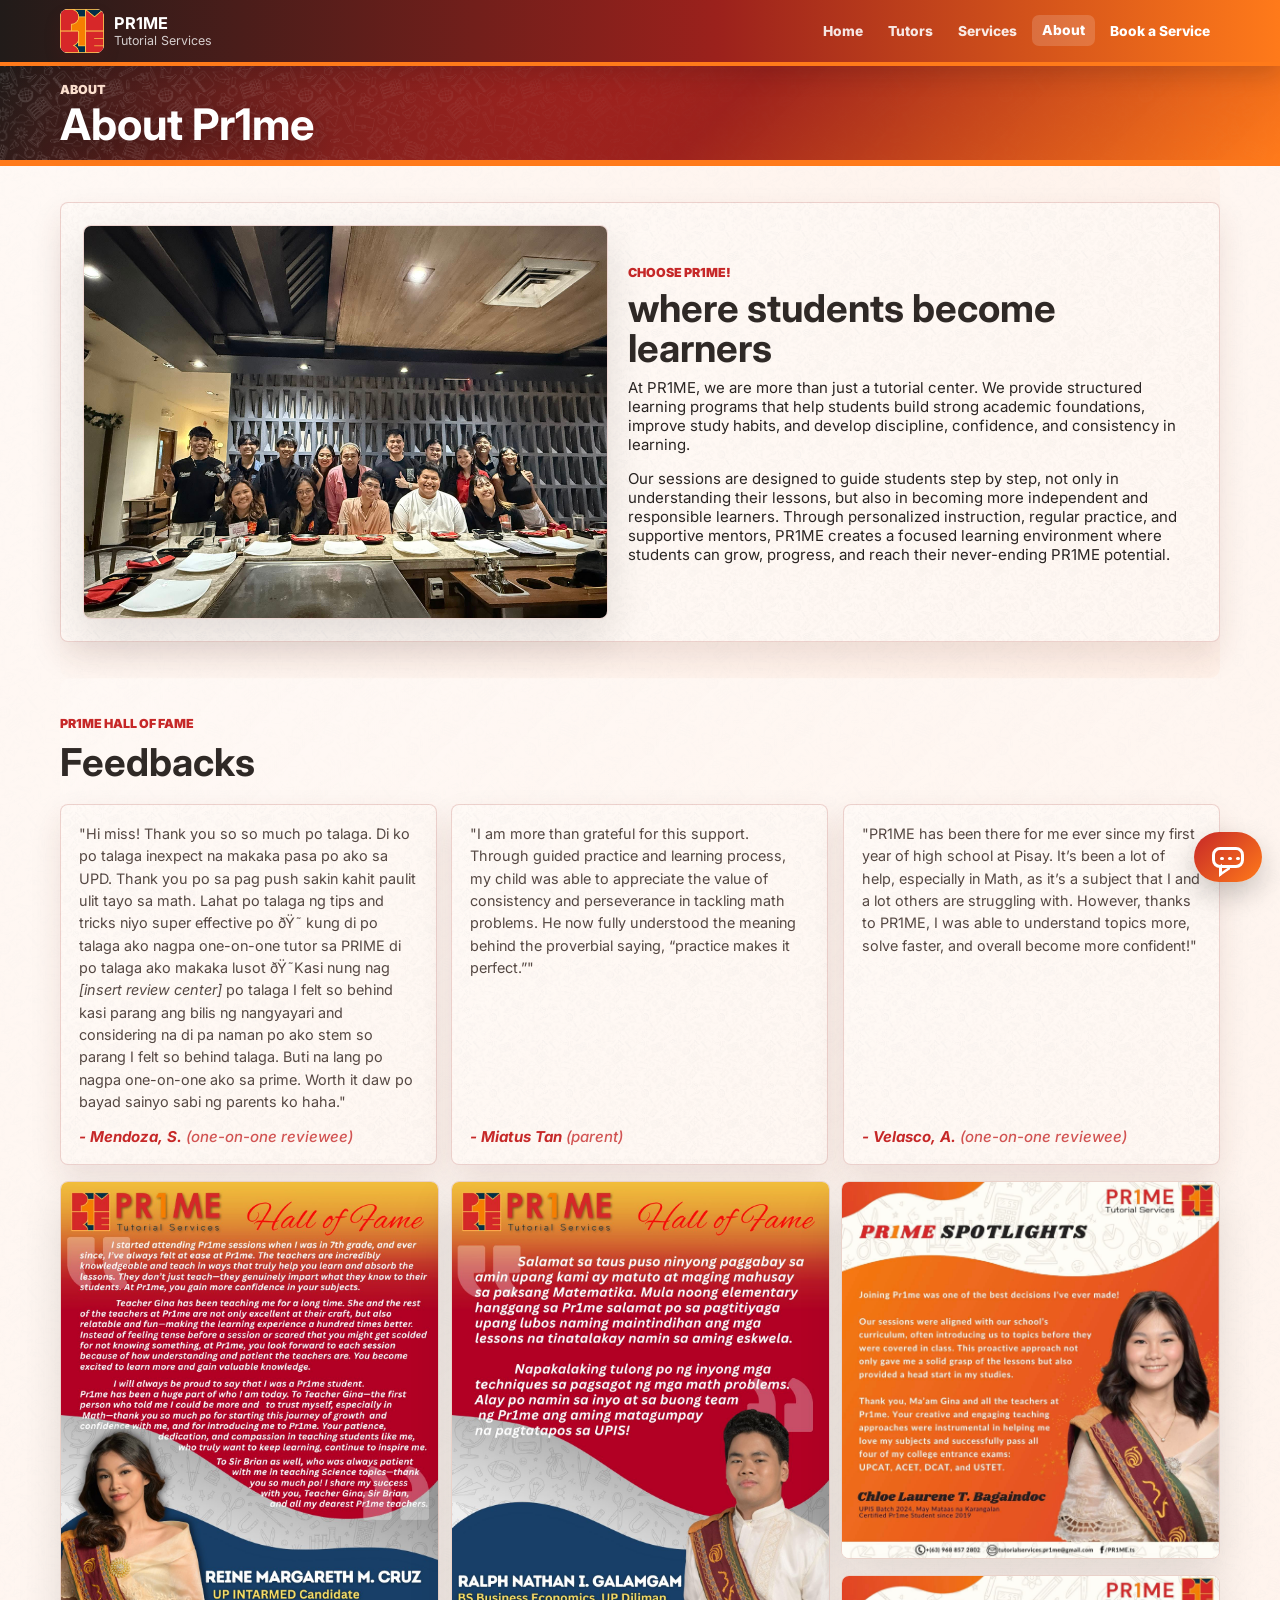
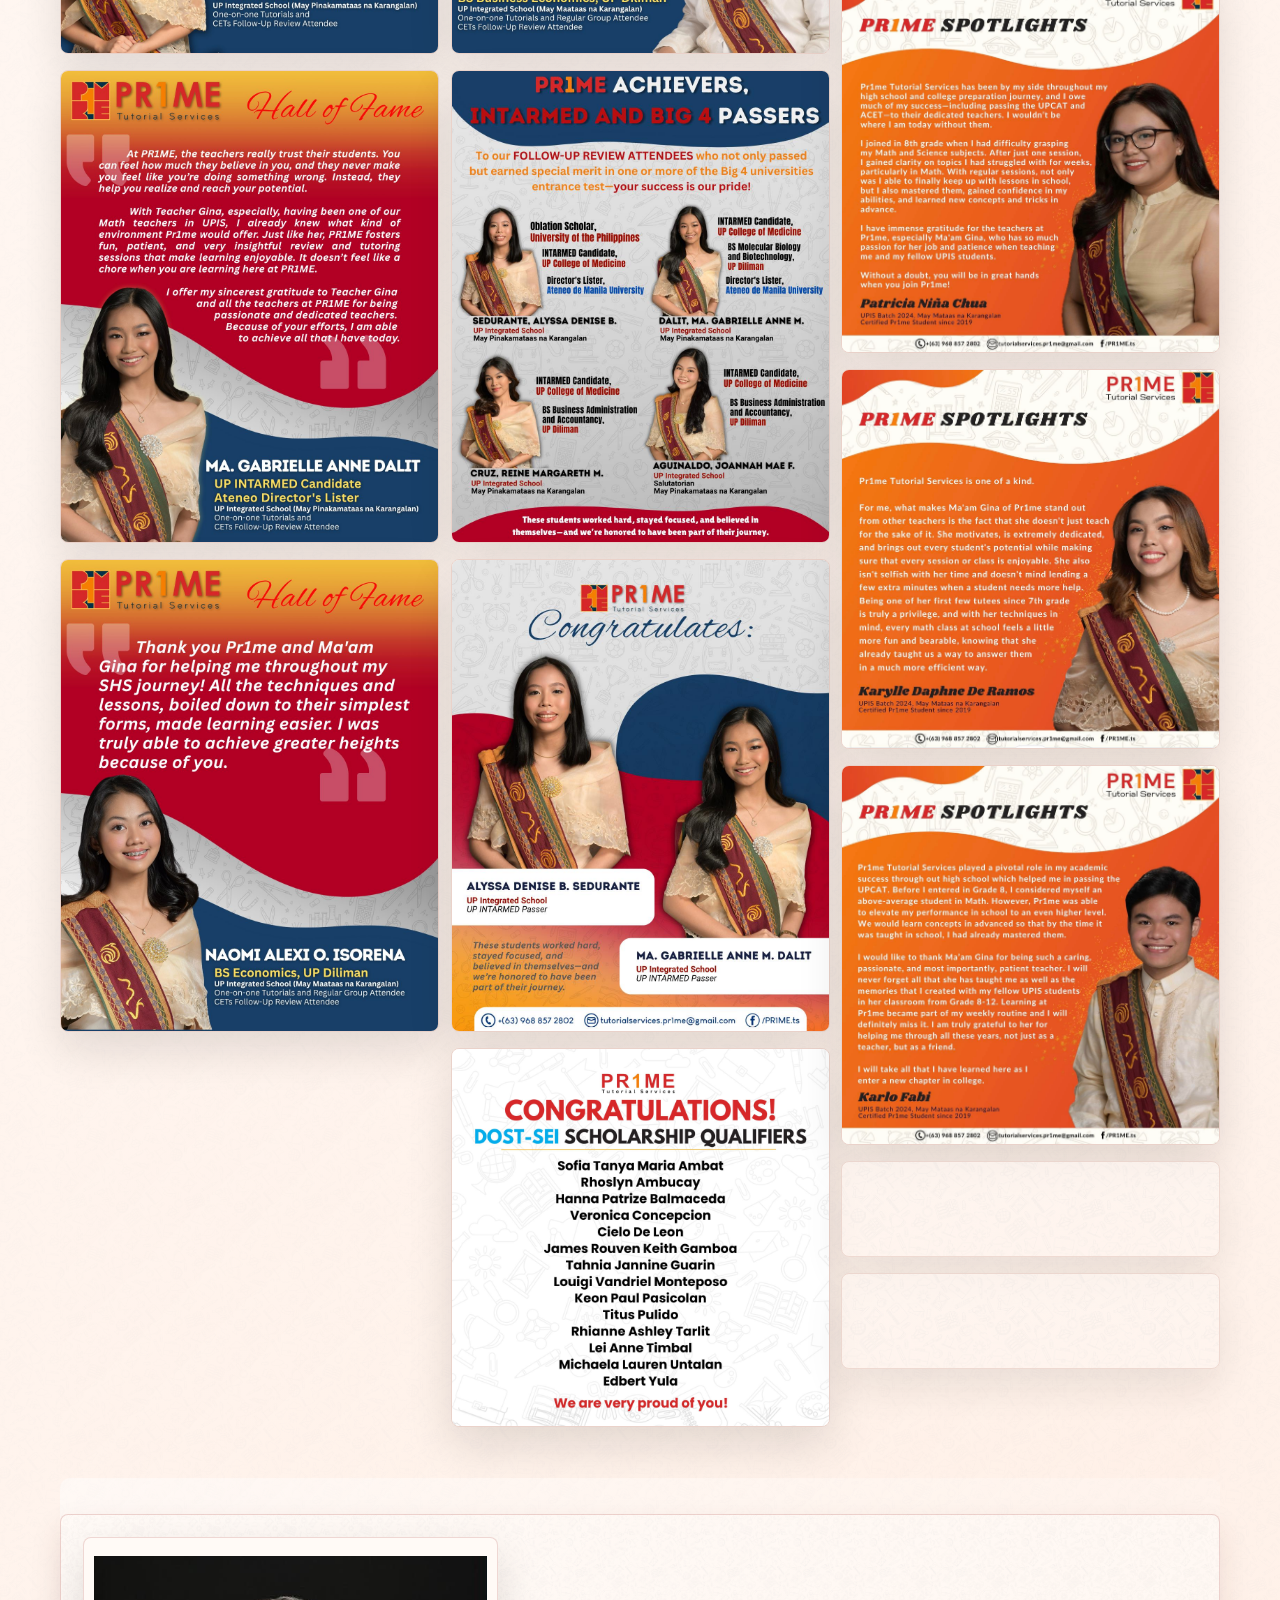
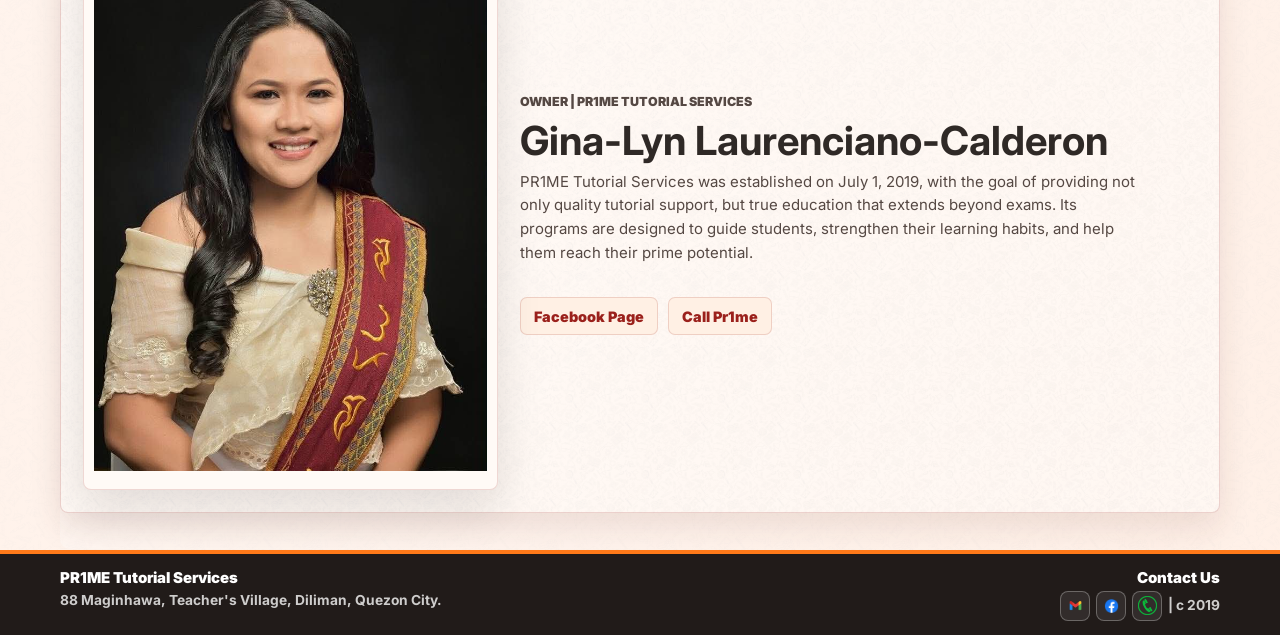
==== commit 8368b118: "update home layout" ====
--- a/Pr1me-Website/about.html
+++ b/Pr1me-Website/about.html
@@ -4,7 +4,7 @@
   <meta charset="UTF-8">
   <meta name="viewport" content="width=device-width, initial-scale=1.0">
   <meta name="google-site-verification" content="I6XLdQHyW04NE64osFrF8heph37wOxYCarYntX9Nutw">
-  <title>Pr1me Tutorial Services</title>+  <title>PR1ME Tutorial Services</title> 
   <link rel="canonical" href="https://pr1metutorialservices.com/about.html">
   <link rel="icon" type="image/jpeg" href="Assets/PrimeLogo.jpg">
@@ -13,7 +13,7 @@
 <body data-page="about">
   <header class="site-header">
     <nav class="nav-shell" aria-label="Main navigation">
-      <a class="brand" href="index.html" aria-label="Pr1me Tutorial Services home">
+      <a class="brand" href="index.html" aria-label="PR1ME Tutorial Services home">
         <img class="brand-logo" src="Assets/PrimeLogo.jpg" alt="Pr1me logo">
         <span>
           <strong>PR1ME</strong>
@@ -146,14 +146,14 @@
     <section class="section about-section single" aria-labelledby="about-title">
       <div class="owner-panel">
         <div class="owner-photo">
-          <img data-asset-image="PrimeOwner" src="" alt="Owner of Pr1me Tutorial Services">
+          <img data-asset-image="PrimeOwner" src="" alt="Owner of PR1ME Tutorial Services">
           <div class="photo-fallback"></div>
         </div>
         <div class="owner-copy">
-          <p class="eyebrow">OWNER | Pr1me Tutorial Services</p>
+          <p class="eyebrow">OWNER | PR1ME Tutorial Services</p>
           <h2 id="about-title" style="font-size: clamp(1.5rem, 4vw, 2.5rem);">Gina-Lyn Laurenciano-Calderon</h2>
           <p>
-            Pr1me Tutorial Services was established on July 1, 2019, with the goal of providing not only quality tutorial support, but true education that extends beyond exams. Its programs are designed to guide students, strengthen their learning habits, and help them reach their prime potential.
+            PR1ME Tutorial Services was established on July 1, 2019, with the goal of providing not only quality tutorial support, but true education that extends beyond exams. Its programs are designed to guide students, strengthen their learning habits, and help them reach their prime potential.
           </p>
           <div class="contact-list">
             <a href="https://www.facebook.com/PR1ME.ts" target="_blank" rel="noreferrer">Facebook Page</a>
@@ -168,7 +168,7 @@
 
   <footer class="site-footer">
     <div class="footer-brand">
-      <p><a href="https://www.facebook.com/PR1ME.ts/" target="_blank" rel="noreferrer">Pr1me Tutorial Services</a></p>
+      <p><a href="https://www.facebook.com/PR1ME.ts/" target="_blank" rel="noreferrer">PR1ME Tutorial Services</a></p>
       <a href="https://maps.app.goo.gl/qiUj7NpMVCg9RLWh9" target="_blank" rel="noreferrer">88 Maginhawa, Teacher's Village, Diliman, Quezon City.</a>
     </div>
     <div class="footer-contact">
@@ -190,3 +190,4 @@
 
 
 
+
--- a/Pr1me-Website/style.css
+++ b/Pr1me-Website/style.css
@@ -1,4 +1,4 @@
-@import url("https://fonts.googleapis.com/css2?family=Inter:wght@400;500;600;700;800;900&display=swap");
+﻿@import url("https://fonts.googleapis.com/css2?family=Inter:wght@400;500;600;700;800;900&display=swap");
 :root {
   --red: #c62828;
   --red-dark: #9b211c;
@@ -3299,7 +3299,7 @@
 }
 
 /* =========================================================
-   PR1ME ACADEMIC CENTER � CLEAN PAC PAGE DESIGN
+   PR1ME ACADEMIC CENTER — CLEAN PAC PAGE DESIGN
    PAC colors:
    Navy:   #0e283b
    Red:    #df472d
@@ -3808,7 +3808,7 @@
 }
 
 /* =========================================================
-   COMPACT PAC HERO � paste at the end of PAC styling
+   COMPACT PAC HERO — paste at the end of PAC styling
    ========================================================= */
 
 body.pac-page .pac-hero {
@@ -4654,4 +4654,489 @@
     linear-gradient(135deg, rgba(255, 255, 255, 0.42), rgba(255, 245, 238, 0.28)),
     url("Assets/testimonial_bg.png") center / 72px auto repeat !important;
   border-color: rgba(155, 33, 28, 0.14) !important;
-}+}
+.booking-actions .button[disabled],
+.booking-actions .button.is-disabled {
+  cursor: not-allowed;
+  opacity: 0.55;
+  filter: grayscale(0.25);
+  box-shadow: none;
+}
+
+.booking-actions .button[disabled]:hover,
+.booking-actions .button.is-disabled:hover {
+  transform: none;
+}
+
+/* Home hero visual background */
+body:not(.pac-page) .home-hero {
+  position: relative;
+  min-height: calc(100vh - 62px);
+  background:
+    linear-gradient(135deg, rgba(255, 250, 247, 0.96), rgba(255, 244, 237, 0.86)),
+    url("Assets/testimonial_bg.png") center / 148px auto repeat !important;
+}
+
+body:not(.pac-page) .home-hero::before {
+  content: "";
+  position: absolute;
+  inset: 0;
+  pointer-events: none;
+  background:
+    linear-gradient(90deg, rgba(255, 250, 247, 0.88) 0%, rgba(255, 250, 247, 0.82) 55%, rgba(255, 244, 237, 0.68) 100%),
+    url("Assets/testimonial_bg.png") center / 148px auto repeat;
+  opacity: 0.38;
+}
+
+
+body:not(.pac-page) .home-hero .hero-content {
+  position: relative;
+  z-index: 1;
+}
+
+@media (max-width: 900px) {
+  body:not(.pac-page) .home-hero::before {
+    background:
+      linear-gradient(180deg, rgba(255, 250, 247, 0.92), rgba(255, 244, 237, 0.78)),
+      url("Assets/testimonial_bg.png") center / 148px auto repeat;
+    opacity: 0.34;
+  }
+}
+
+/* Final consistent PR1ME page background */
+body:not(.pac-page),
+body:not(.pac-page) main,
+body:not(.pac-page) .home-hero,
+body:not(.pac-page) .promo-section,
+body:not(.pac-page) .center-section,
+body:not(.pac-page) .packages-section,
+body:not(.pac-page) .booking-service-section,
+body:not(.pac-page) .team-section,
+body:not(.pac-page) .tutors-section,
+body:not(.pac-page) .why-section,
+body:not(.pac-page) .feedback-section,
+body:not(.pac-page) .about-section {
+  background-color: #fff4ed !important;
+  background-image:
+    linear-gradient(135deg, rgba(255, 250, 247, 0.78), rgba(255, 238, 228, 0.58)),
+    url("Assets/testimonial_bg.png") !important;
+  background-position: center !important;
+  background-size: auto, 118px auto !important;
+  background-repeat: repeat !important;
+}
+
+body:not(.pac-page) .home-hero::before {
+  content: none !important;
+}
+
+body:not(.pac-page) .current-program-card,
+body:not(.pac-page) .promo-card,
+body:not(.pac-page) .package-card,
+body:not(.pac-page) .service-card,
+body:not(.pac-page) .booking-option-card,
+body:not(.pac-page) .booking-form,
+body:not(.pac-page) .booking-panel,
+body:not(.pac-page) .owner-panel,
+body:not(.pac-page) .why-panel,
+body:not(.pac-page) .feedback-card,
+body:not(.pac-page) .text-feedback-card,
+body:not(.pac-page) .tutor-card,
+body:not(.pac-page) .team-gallery,
+body:not(.pac-page) .tool-row {
+  background-color: #fff8f3 !important;
+  background-image:
+    linear-gradient(135deg, rgba(255, 255, 255, 0.22), rgba(255, 241, 232, 0.12)),
+    url("Assets/testimonial_bg.png") !important;
+  background-position: center !important;
+  background-size: auto, 76px auto !important;
+  background-repeat: repeat !important;
+}
+
+/* Homepage-only inverted testimonial pattern */
+body:not(.pac-page):has(.home-hero),
+body:not(.pac-page):has(.home-hero) main,
+body:not(.pac-page):has(.home-hero) .home-hero,
+body:not(.pac-page):has(.home-hero) .promo-section,
+body:not(.pac-page):has(.home-hero) .center-section {
+  background-color: #fff4ed !important;
+  background-image:
+    linear-gradient(135deg, rgba(255, 250, 247, 0.76), rgba(255, 238, 228, 0.56)),
+    url("Assets/testimonial_bg.png") !important;
+  background-position: center !important;
+  background-size: auto, 112px auto !important;
+  background-repeat: repeat !important;
+  background-blend-mode: normal, difference !important;
+}
+
+body:not(.pac-page):has(.home-hero) .current-program-card,
+body:not(.pac-page):has(.home-hero) .promo-card {
+  background-color: #fff8f3 !important;
+  background-image:
+    linear-gradient(135deg, rgba(255, 255, 255, 0.18), rgba(255, 241, 232, 0.1)),
+    url("Assets/testimonial_bg.png") !important;
+  background-position: center !important;
+  background-size: auto, 72px auto !important;
+  background-repeat: repeat !important;
+  background-blend-mode: normal, difference !important;
+}
+
+/* Home hero news panel */
+.home-hero {
+  grid-template-columns: minmax(0, 1fr) minmax(300px, 390px);
+  column-gap: clamp(28px, 5vw, 76px);
+}
+
+.hero-news {
+  position: relative;
+  z-index: 1;
+  align-self: center;
+  width: 100%;
+  padding: 22px;
+  border: 1px solid rgba(155, 33, 28, 0.18);
+  border-radius: 8px;
+  background:
+    linear-gradient(135deg, rgba(255, 255, 255, 0.34), rgba(255, 241, 232, 0.18)),
+    url("Assets/testimonial_bg.png") center / 76px auto repeat;
+  box-shadow: 0 16px 34px rgba(90, 36, 24, 0.12);
+}
+
+.hero-news h2 {
+  margin-bottom: 15px;
+  font-size: clamp(1.35rem, 2.1vw, 1.85rem);
+}
+
+.hero-news-list {
+  display: grid;
+  gap: 10px;
+}
+
+.hero-news-item {
+  display: grid;
+  gap: 4px;
+  padding: 12px 13px;
+  border: 1px solid rgba(155, 33, 28, 0.14);
+  border-radius: 8px;
+  color: var(--heading);
+  background: rgba(255, 250, 247, 0.72);
+  transition: transform 0.2s ease, border-color 0.2s ease, background-color 0.2s ease;
+}
+
+.hero-news-item:hover {
+  border-color: rgba(255, 122, 26, 0.5);
+  background: rgba(255, 243, 235, 0.9);
+  transform: translateY(-1px);
+}
+
+.hero-news-item span {
+  color: var(--red);
+  font-size: 0.72rem;
+  font-weight: 900;
+  text-transform: uppercase;
+}
+
+.hero-news-item strong {
+  font-size: 0.94rem;
+  line-height: 1.35;
+}
+
+@media (max-width: 900px) {
+  .home-hero {
+    grid-template-columns: 1fr;
+    gap: 18px;
+    padding-top: 34px;
+    padding-bottom: 34px;
+  }
+
+  .hero-news {
+    max-width: 620px;
+  }
+}
+
+.hero-news-feature {
+  display: grid;
+  gap: 12px;
+}
+
+.hero-news-poster {
+  display: block;
+  overflow: hidden;
+  border: 1px solid rgba(155, 33, 28, 0.18);
+  border-radius: 8px;
+  background: #fff7f0;
+}
+
+.hero-news-poster img {
+  width: 100%;
+  display: block;
+  aspect-ratio: 16 / 9;
+  object-fit: cover;
+}
+
+.hero-news-copy {
+  display: grid;
+  gap: 10px;
+}
+
+.hero-news-copy p {
+  margin: 0;
+  color: var(--muted);
+  font-size: 0.9rem;
+  line-height: 1.45;
+}
+
+.hero-news-copy strong {
+  color: var(--red-dark);
+  font-size: 0.95rem;
+  line-height: 1.35;
+}
+
+.hero-news-copy .button {
+  width: fit-content;
+}
+
+/* Stronger homepage happening-now placement */
+.home-hero {
+  align-items: start;
+  padding-top: clamp(72px, 12vh, 130px) !important;
+  padding-bottom: clamp(52px, 8vh, 90px) !important;
+}
+
+.home-hero .hero-content {
+  align-self: start;
+  min-height: 0;
+  padding-top: clamp(20px, 4vh, 48px);
+}
+
+.hero-news {
+  align-self: start;
+  margin-top: clamp(8px, 3vh, 34px);
+  padding: 24px;
+  border: 1px solid rgba(198, 40, 40, 0.28);
+  border-left: 7px solid var(--red);
+  background:
+    linear-gradient(135deg, rgba(255, 255, 255, 0.58), rgba(255, 230, 215, 0.34)),
+    url("Assets/testimonial_bg.png") center / 70px auto repeat !important;
+  box-shadow: 0 18px 38px rgba(143, 21, 21, 0.16);
+}
+
+.hero-news .eyebrow {
+  margin-bottom: 6px;
+  color: var(--red);
+  font-size: 0.82rem;
+}
+
+.hero-news h2 {
+  color: var(--heading);
+  font-size: clamp(1.7rem, 2.6vw, 2.35rem);
+}
+
+.hero-news-copy strong {
+  display: block;
+  color: var(--red-dark);
+  font-size: 1rem;
+}
+
+.hero-news-copy .button {
+  margin-top: 2px;
+}
+
+@media (max-width: 900px) {
+  .home-hero {
+    padding-top: 34px !important;
+  }
+
+  .hero-news {
+    margin-top: 0;
+  }
+}
+
+/* Clearer homepage pattern and announcement card */
+body:not(.pac-page):has(.home-hero),
+body:not(.pac-page):has(.home-hero) main,
+body:not(.pac-page):has(.home-hero) .home-hero,
+body:not(.pac-page):has(.home-hero) .promo-section,
+body:not(.pac-page):has(.home-hero) .center-section {
+  background-color: #fff1e8 !important;
+  background-image:
+    linear-gradient(135deg, rgba(255, 248, 244, 0.46), rgba(255, 229, 214, 0.3)),
+    url("Assets/testimonial_bg.png") !important;
+  background-position: center !important;
+  background-size: auto, 92px auto !important;
+  background-repeat: repeat !important;
+  background-blend-mode: normal, normal !important;
+}
+
+body:not(.pac-page):has(.home-hero) .hero-news {
+  border: 1px solid rgba(155, 33, 28, 0.24) !important;
+  border-left: 7px solid var(--red) !important;
+  background-color: #fff8f3 !important;
+  background-image:
+    linear-gradient(135deg, rgba(255, 255, 255, 0.28), rgba(255, 229, 214, 0.16)),
+    url("Assets/testimonial_bg.png") !important;
+  background-position: center !important;
+  background-size: auto, 70px auto !important;
+  background-repeat: repeat !important;
+  box-shadow: 0 18px 40px rgba(90, 36, 24, 0.16) !important;
+}
+
+body:not(.pac-page):has(.home-hero) .hero-news h2 {
+  color: var(--heading) !important;
+}
+
+/* Make homepage announcement sit above the background */
+body:not(.pac-page):has(.home-hero) .hero-news {
+  position: relative !important;
+  z-index: 5 !important;
+  isolation: isolate;
+  padding: 26px 28px !important;
+  border: 1px solid rgba(155, 33, 28, 0.28) !important;
+  border-left: 7px solid var(--red) !important;
+  border-radius: 8px !important;
+  background-color: #fff7f1 !important;
+  background-image:
+    linear-gradient(135deg, rgba(255, 255, 255, 0.72), rgba(255, 236, 224, 0.58)),
+    url("Assets/testimonial_bg.png") !important;
+  background-position: center !important;
+  background-size: auto, 70px auto !important;
+  background-repeat: repeat !important;
+  background-blend-mode: normal, normal !important;
+  box-shadow: 0 18px 42px rgba(90, 36, 24, 0.2) !important;
+}
+
+body:not(.pac-page):has(.home-hero) .hero-news .eyebrow {
+  color: var(--red) !important;
+  opacity: 1 !important;
+}
+
+body:not(.pac-page):has(.home-hero) .hero-news h2 {
+  color: #2d2420 !important;
+  opacity: 1 !important;
+}
+
+body:not(.pac-page):has(.home-hero) .hero-news-copy p,
+body:not(.pac-page):has(.home-hero) .hero-news-copy strong {
+  color: #4f403a !important;
+  opacity: 1 !important;
+}
+
+body:not(.pac-page):has(.home-hero) .hero-news-copy strong {
+  color: var(--red-dark) !important;
+}
+
+/* Reliable hero announcement card override */
+.home-hero .hero-news {
+  position: relative !important;
+  z-index: 10 !important;
+  width: min(100%, 520px) !important;
+  padding: 26px 28px !important;
+  border: 1px solid rgba(155, 33, 28, 0.32) !important;
+  border-left: 8px solid var(--red) !important;
+  border-radius: 8px !important;
+  background-color: #fff7f1 !important;
+  background-image:
+    linear-gradient(135deg, rgba(255, 255, 255, 0.68), rgba(255, 233, 219, 0.5)),
+    url("Assets/testimonial_bg.png") !important;
+  background-position: center !important;
+  background-size: auto, 70px auto !important;
+  background-repeat: repeat !important;
+  background-blend-mode: normal, normal !important;
+  box-shadow: 0 20px 44px rgba(90, 36, 24, 0.2) !important;
+  opacity: 1 !important;
+}
+
+.home-hero .hero-news .eyebrow {
+  color: var(--red) !important;
+  opacity: 1 !important;
+}
+
+.home-hero .hero-news h2,
+.home-hero .hero-news #hero-news-title {
+  color: #231815 !important;
+  opacity: 1 !important;
+}
+
+.home-hero .hero-news p,
+.home-hero .hero-news strong {
+  color: #3d302b !important;
+  opacity: 1 !important;
+}
+
+.home-hero .hero-news strong {
+  font-weight: 900 !important;
+}
+
+.home-hero .hero-news .button.primary {
+  color: #ffffff !important;
+  background: var(--red) !important;
+  opacity: 1 !important;
+}
+
+/* ALAB card final hard override */
+section.home-hero > aside.hero-alab-card {
+  display: block !important;
+  align-self: start !important;
+  justify-self: stretch !important;
+  margin-top: clamp(8px, 3vh, 28px) !important;
+  padding: 26px 28px !important;
+  border: 1px solid rgba(155, 33, 28, 0.32) !important;
+  border-left: 8px solid #c62828 !important;
+  border-radius: 8px !important;
+  color: #251a17 !important;
+  background: #fff7f1 !important;
+  box-shadow: 0 18px 42px rgba(90, 36, 24, 0.2) !important;
+  opacity: 1 !important;
+  filter: none !important;
+}
+
+section.home-hero > aside.hero-alab-card::before,
+section.home-hero > aside.hero-alab-card::after {
+  content: none !important;
+}
+
+section.home-hero > aside.hero-alab-card .eyebrow {
+  color: #c62828 !important;
+  opacity: 1 !important;
+}
+
+section.home-hero > aside.hero-alab-card h2 {
+  color: #251a17 !important;
+  opacity: 1 !important;
+}
+
+section.home-hero > aside.hero-alab-card p {
+  color: #3e302c !important;
+  opacity: 1 !important;
+}
+
+section.home-hero > aside.hero-alab-card strong {
+  color: #8f1515 !important;
+  font-weight: 900 !important;
+  opacity: 1 !important;
+}
+
+section.home-hero > aside.hero-alab-card .button.primary {
+  color: #ffffff !important;
+  background: #c62828 !important;
+  box-shadow: 0 10px 22px rgba(198, 40, 40, 0.22) !important;
+  opacity: 1 !important;
+  filter: none !important;
+}
+
+
+/* Revert homepage cards to normal non-inverted testimonial pattern */
+body:not(.pac-page):has(.home-hero) .current-program-card,
+body:not(.pac-page):has(.home-hero) .promo-card {
+  background-color: #fff8f3 !important;
+  background-image:
+    linear-gradient(135deg, rgba(255, 255, 255, 0.48), rgba(255, 242, 234, 0.34)),
+    url("Assets/testimonial_bg.png") !important;
+  background-position: center !important;
+  background-size: auto, 100px auto !important;
+  background-repeat: repeat !important;
+  background-blend-mode: normal, normal !important;
+}
+
+/* Slightly lower the home hero title group */
+.home-hero .hero-content {
+  padding-top: clamp(46px, 7vh, 82px) !important;
+}
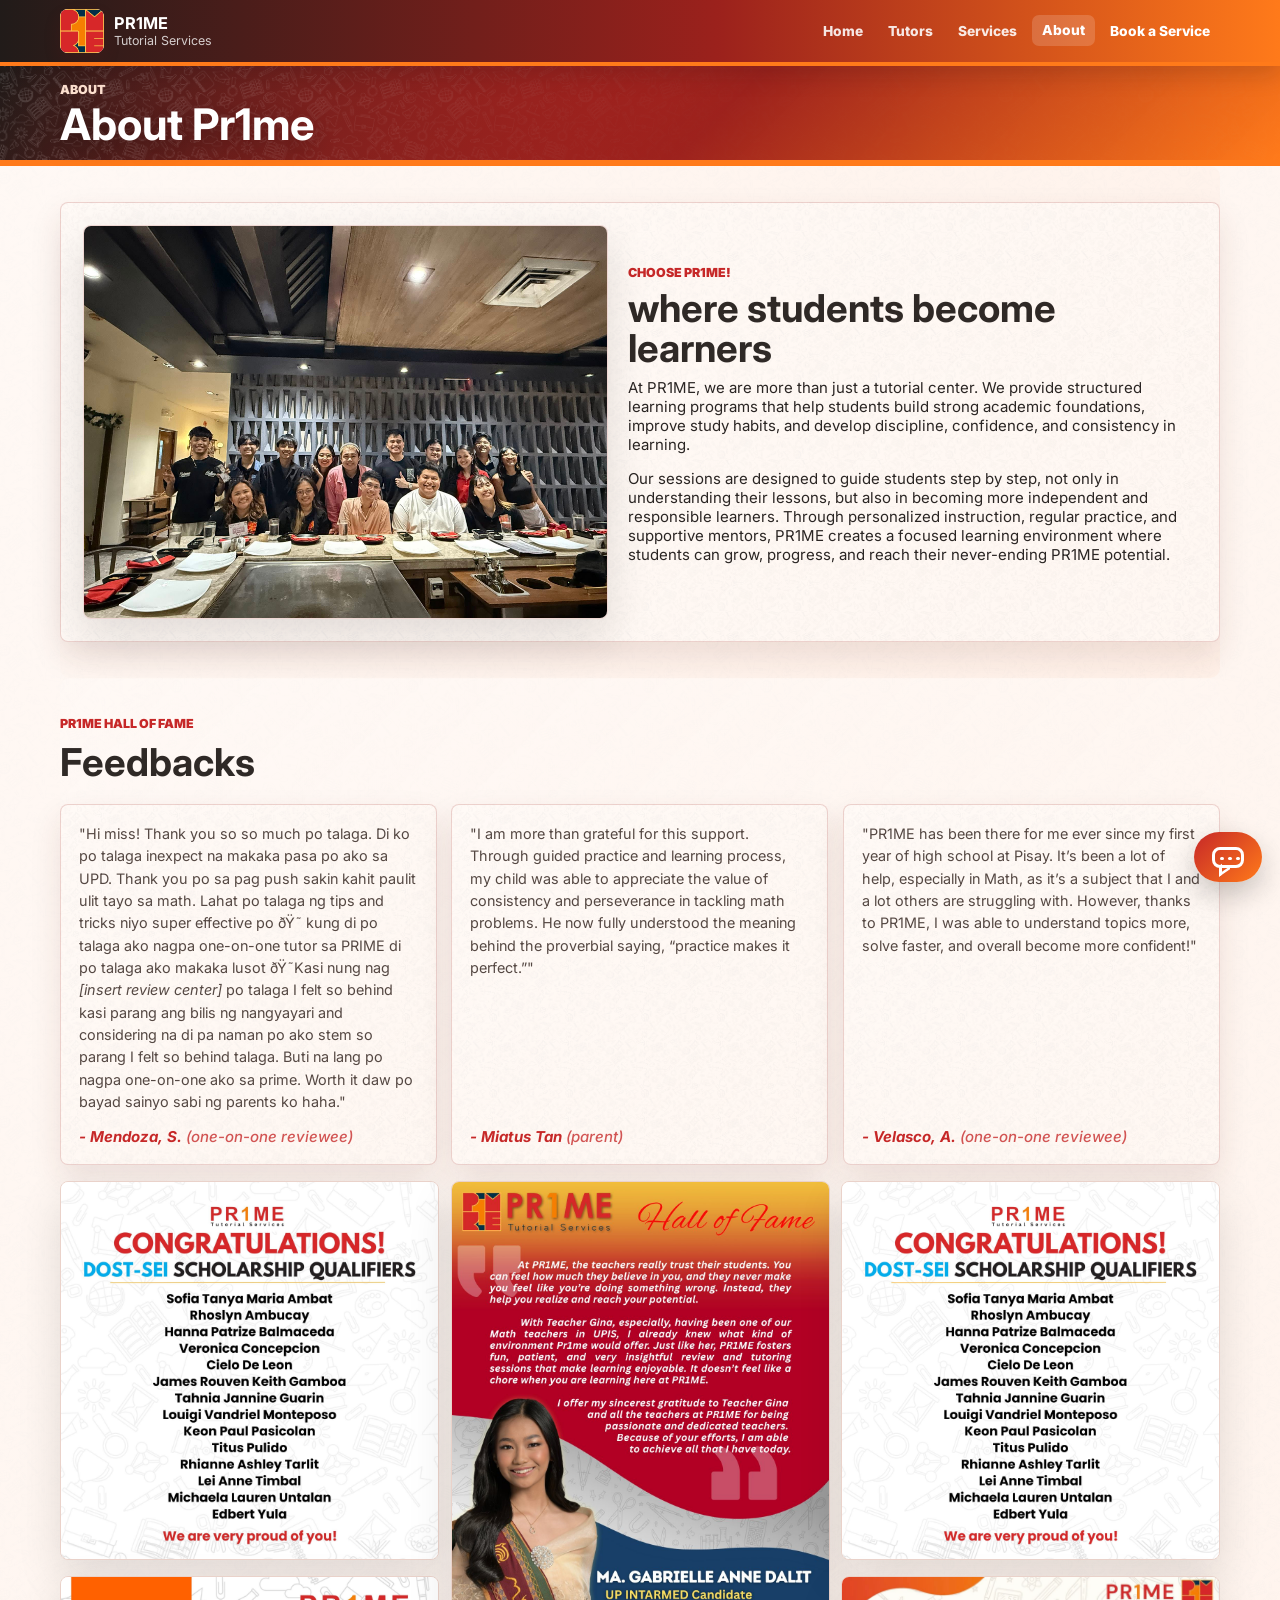
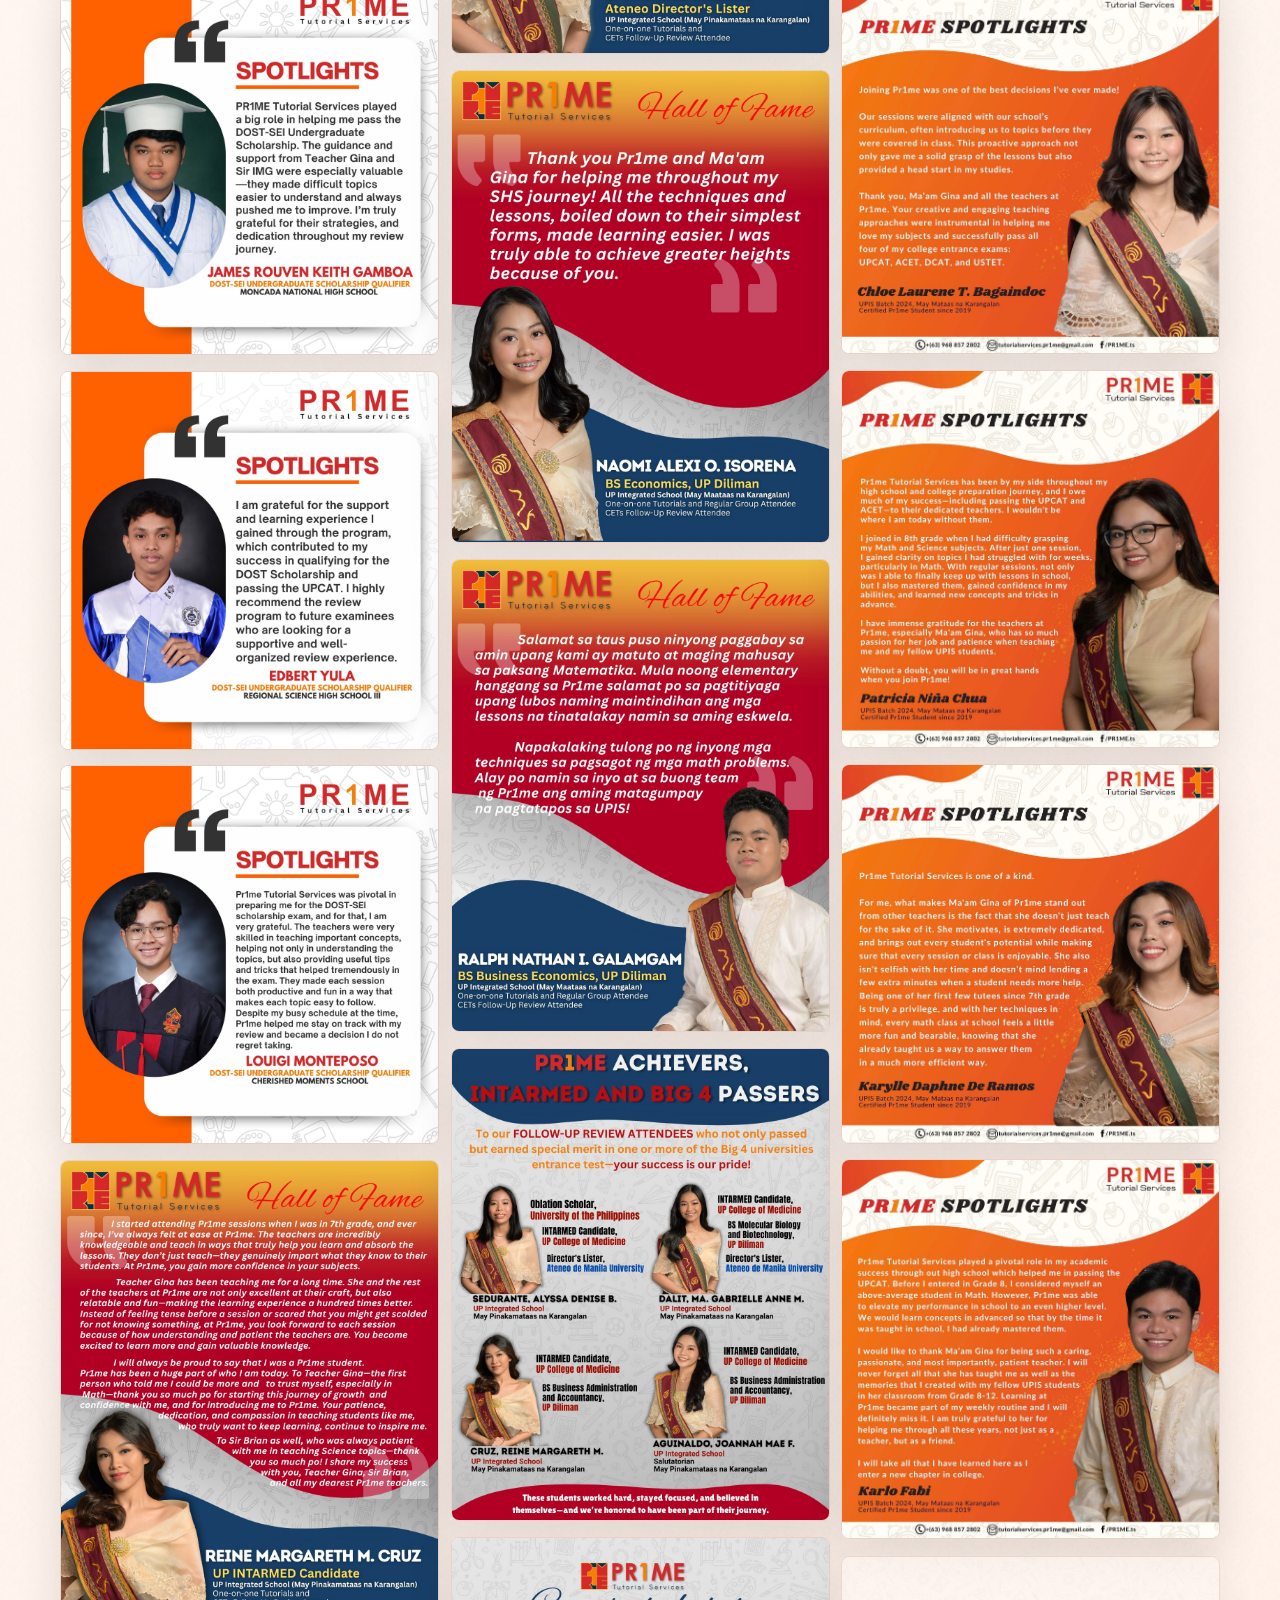
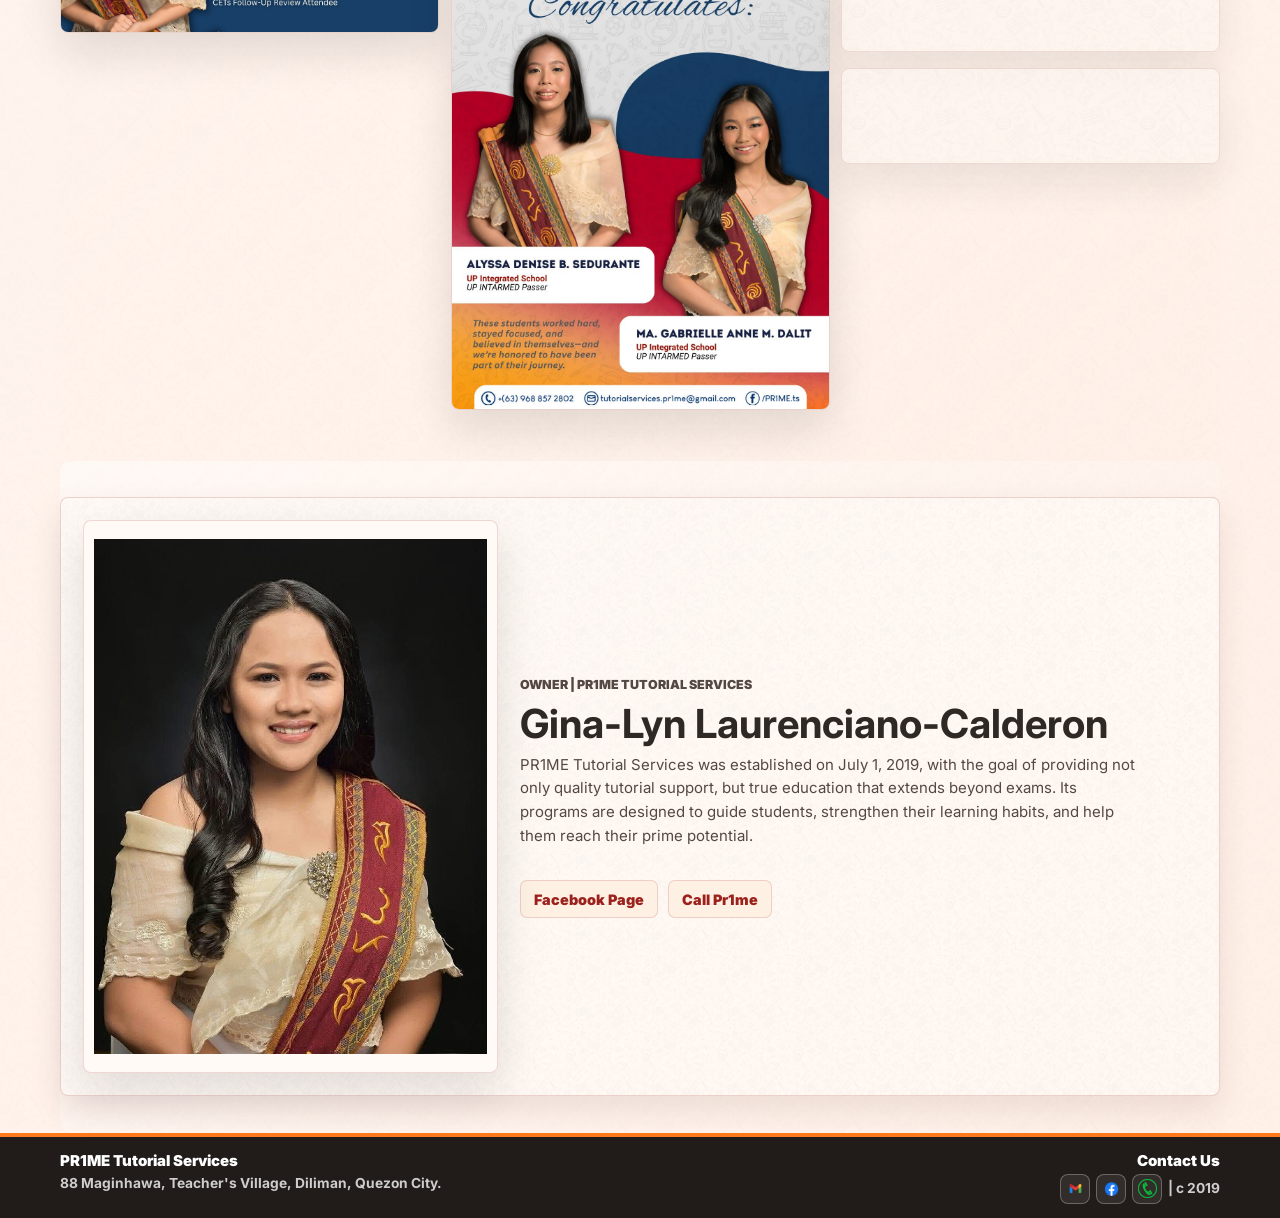
==== commit b1426b56: "dev - major updates" ====
--- a/Pr1me-Website/about.html
+++ b/Pr1me-Website/about.html
@@ -85,11 +85,27 @@
         </article>
       </div>
 
-      <div class="feedback-photo-grid">
-        <article class="feedback-photo">
-          <img data-asset-image="feedback1" src="" alt="Client feedback screenshot 1">
-          <div class="photo-fallback"></div>
-        </article>
+      <div class="feedback-photo-grid">
+        <article class="feedback-photo">
+          <img data-asset-image="feedback-recent-dost-qualifiers" src="" alt="DOST-SEI scholarship qualifiers congratulatory feedback">
+          <div class="photo-fallback"></div>
+        </article>
+        <article class="feedback-photo">
+          <img data-asset-image="feedback-recent-james-gamboa" src="" alt="James Rouven Keith Gamboa DOST-SEI scholarship qualifier spotlight">
+          <div class="photo-fallback"></div>
+        </article>
+        <article class="feedback-photo">
+          <img data-asset-image="feedback-recent-edbert-yula" src="" alt="Edbert Yula DOST-SEI scholarship qualifier spotlight">
+          <div class="photo-fallback"></div>
+        </article>
+        <article class="feedback-photo">
+          <img data-asset-image="feedback-recent-louigi-monteposo" src="" alt="Louigi Monteposo DOST-SEI scholarship qualifier spotlight">
+          <div class="photo-fallback"></div>
+        </article>
+        <article class="feedback-photo">
+          <img data-asset-image="feedback1" src="" alt="Client feedback screenshot 1">
+          <div class="photo-fallback"></div>
+        </article>
         <article class="feedback-photo">
           <img data-asset-image="feedback2" src="" alt="Client feedback screenshot 2">
           <div class="photo-fallback"></div>
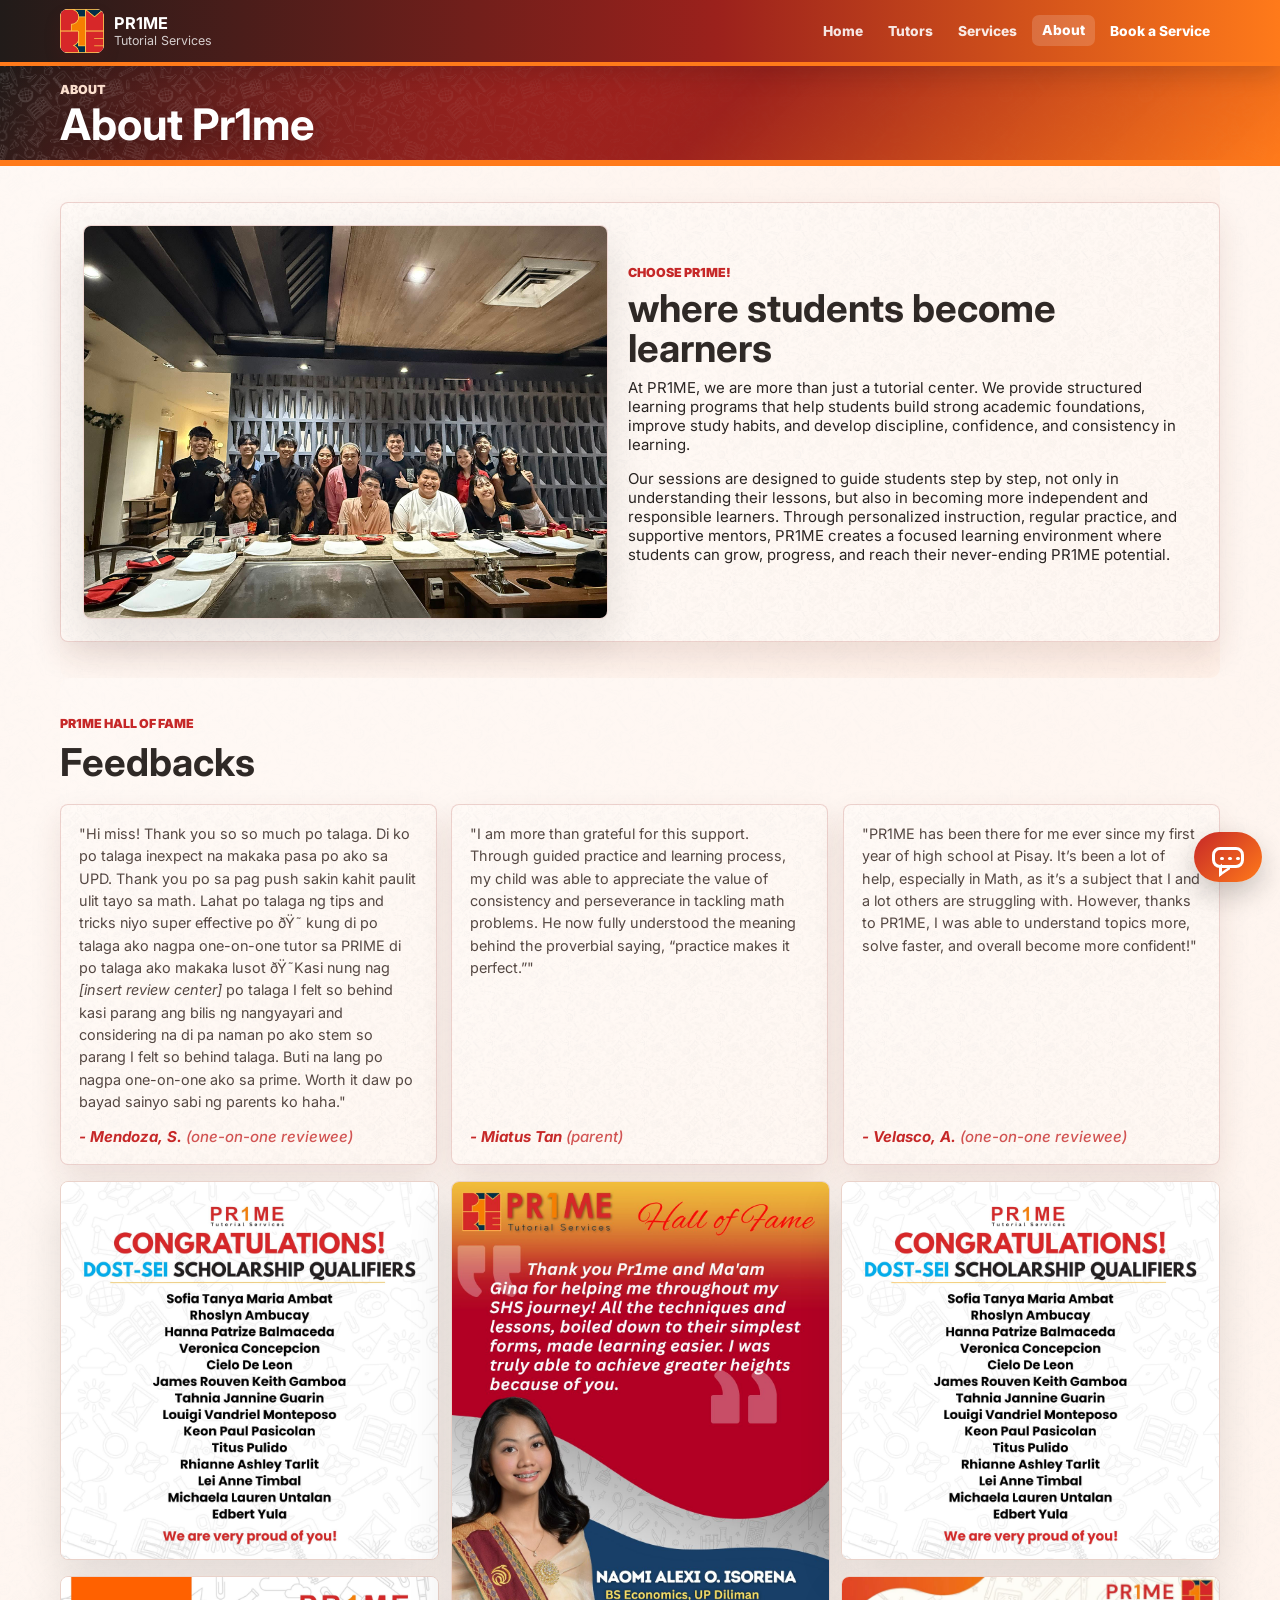
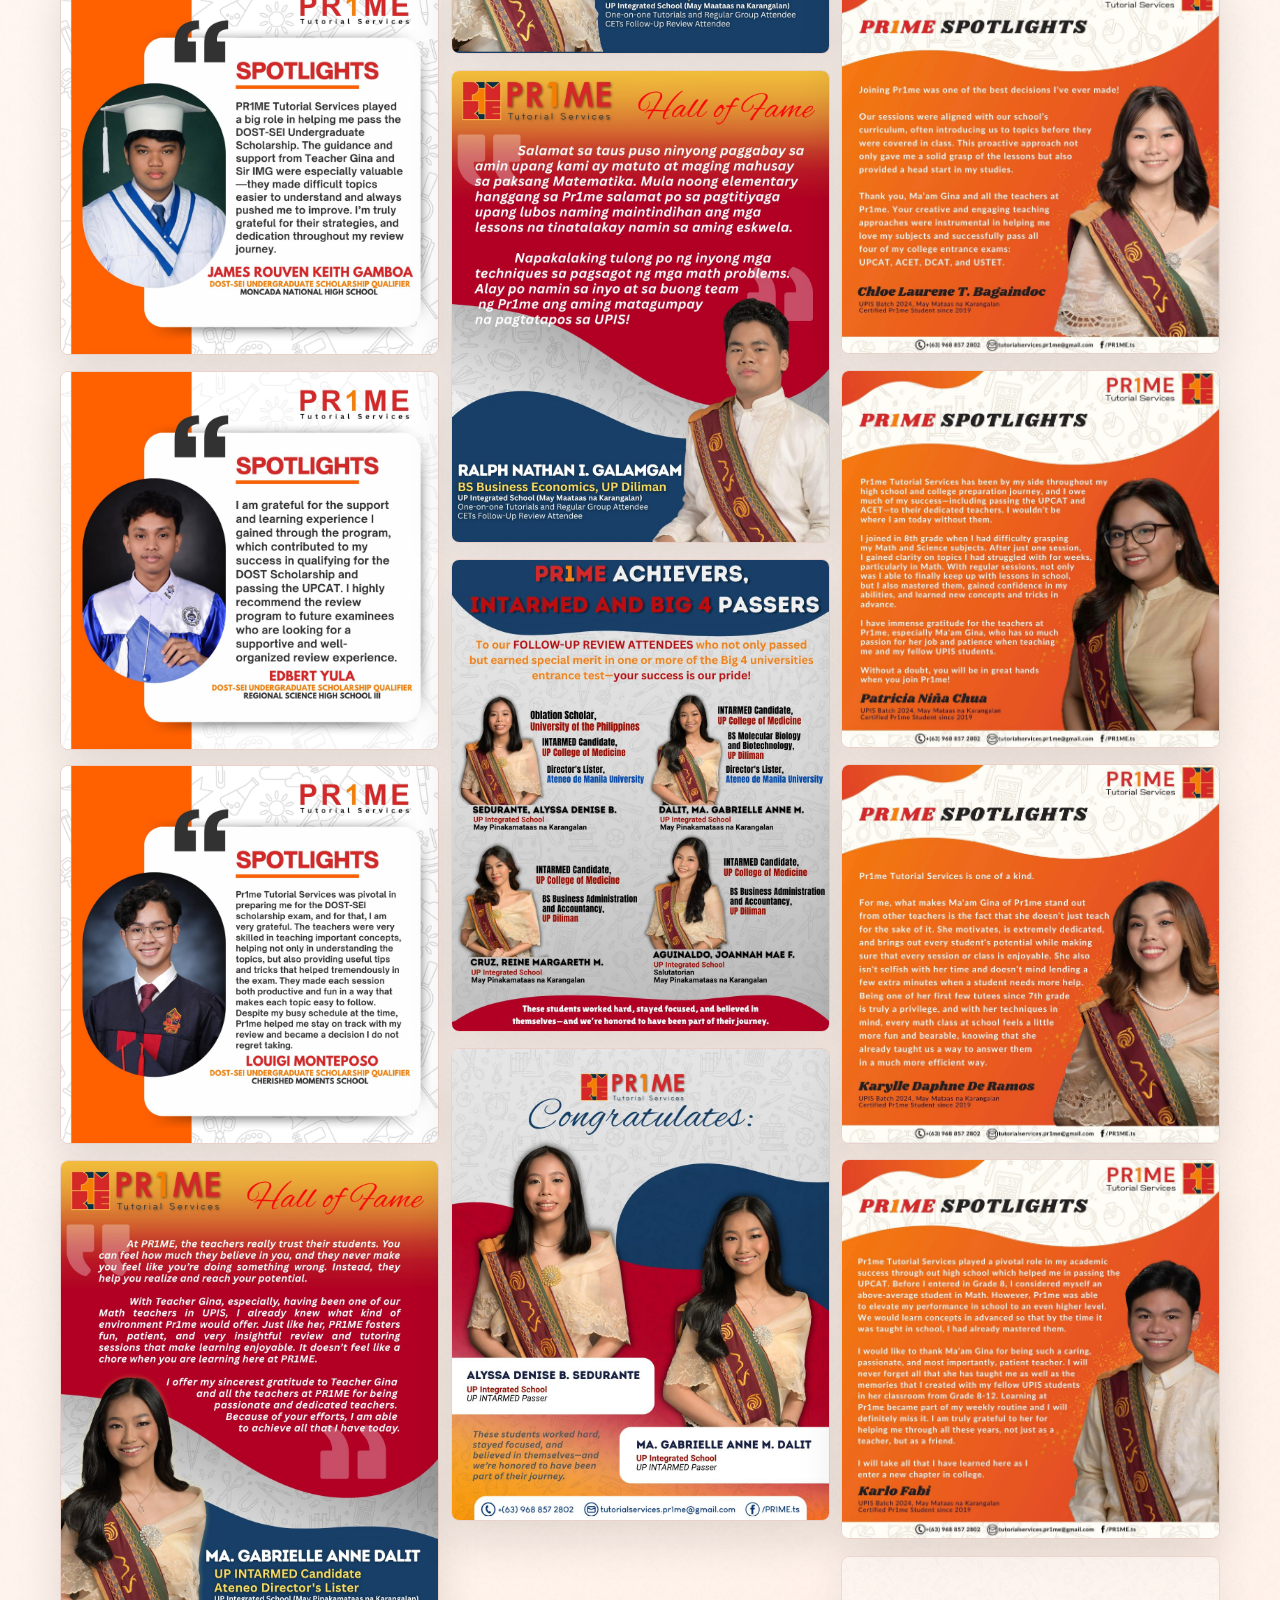
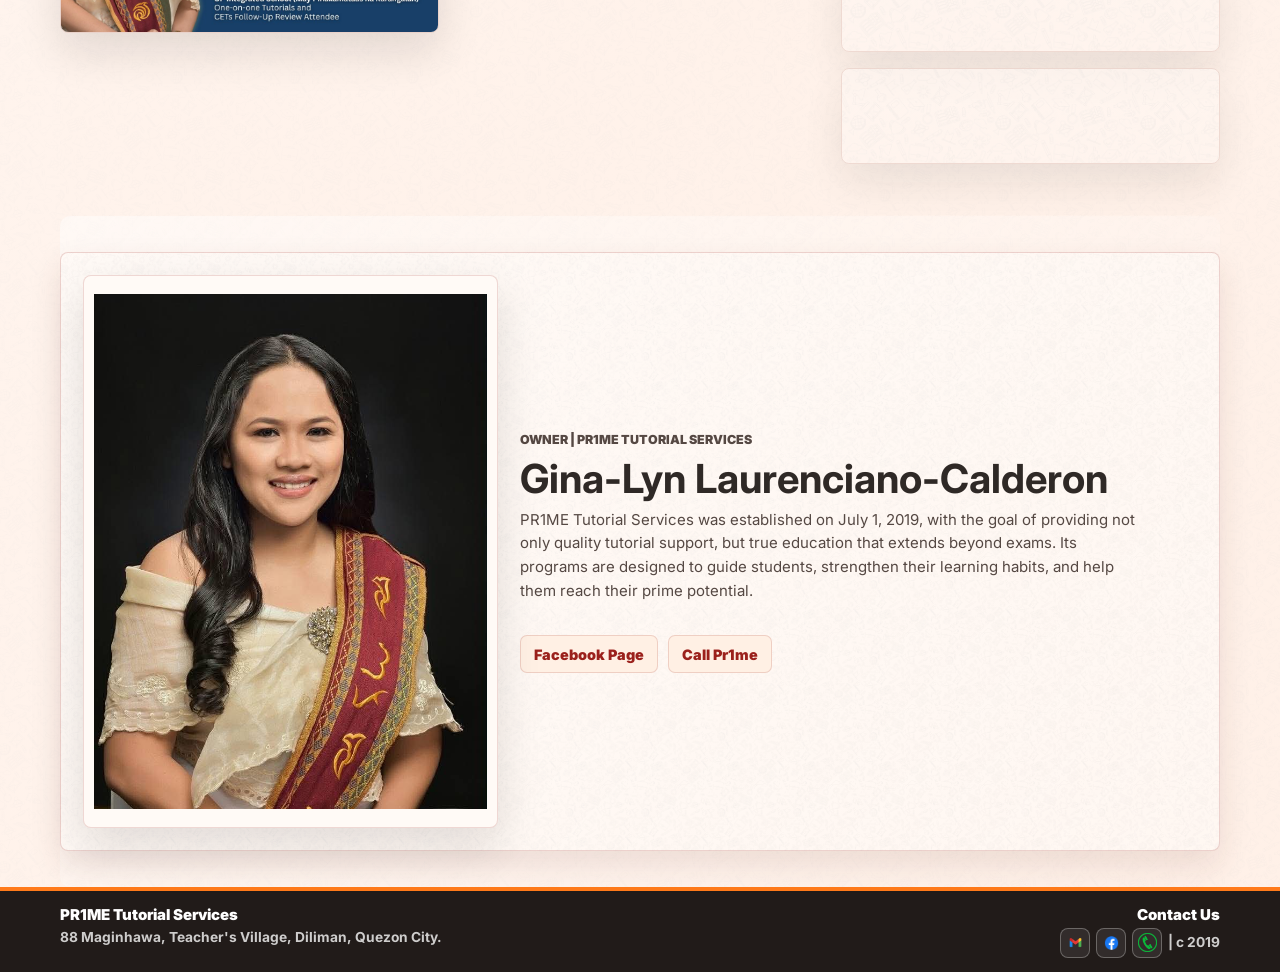
==== commit b7e92ae2: "dev - tutor update" ====
--- a/Pr1me-Website/about.html
+++ b/Pr1me-Website/about.html
@@ -103,13 +103,9 @@
           <div class="photo-fallback"></div>
         </article>
         <article class="feedback-photo">
-          <img data-asset-image="feedback1" src="" alt="Client feedback screenshot 1">
-          <div class="photo-fallback"></div>
-        </article>
-        <article class="feedback-photo">
-          <img data-asset-image="feedback2" src="" alt="Client feedback screenshot 2">
-          <div class="photo-fallback"></div>
-        </article>
+          <img data-asset-image="feedback2" src="" alt="Client feedback screenshot 2">
+          <div class="photo-fallback"></div>
+        </article>
         <article class="feedback-photo">
           <img data-asset-image="feedback3" src="" alt="Client feedback screenshot 3">
           <div class="photo-fallback"></div>
--- a/Pr1me-Website/style.css
+++ b/Pr1me-Website/style.css
@@ -571,6 +571,14 @@
   height: 100%;
   object-fit: cover;
   object-position: center top;
+}
+
+.tutor-photo img[src$="PrimeLogo.jpg"] {
+  padding: 18%;
+  object-fit: contain;
+  object-position: center center;
+  filter: grayscale(1);
+  background: #ffffff;
 }
 
 .owner-photo img {
@@ -5136,7 +5144,54 @@
   background-blend-mode: normal, normal !important;
 }
 
-/* Slightly lower the home hero title group */
-.home-hero .hero-content {
-  padding-top: clamp(46px, 7vh, 82px) !important;
-}
+/* Compact homepage flow now that the promo panel is removed */
+body:not(.pac-page):has(.home-hero) .home-hero {
+  min-height: auto;
+  display: block;
+  padding-top: clamp(46px, 7vw, 78px);
+  padding-bottom: clamp(30px, 5vw, 54px);
+}
+
+body:not(.pac-page):has(.home-hero) .home-hero .hero-content {
+  max-width: 980px;
+  min-height: 0;
+  padding-top: 0 !important;
+  padding-bottom: 0;
+}
+
+body:not(.pac-page):has(.home-hero) .home-hero .eyebrow {
+  margin-bottom: 10px;
+  font-size: clamp(0.88rem, 1.25vw, 1.05rem);
+}
+
+body:not(.pac-page):has(.home-hero) .home-hero h1 {
+  max-width: 1040px;
+  margin-bottom: 14px;
+  font-size: clamp(3.25rem, 6.2vw, 5.65rem);
+  line-height: 0.94;
+}
+
+body:not(.pac-page):has(.home-hero) .home-hero .hero-copy {
+  max-width: 720px;
+  font-size: clamp(1.12rem, 1.7vw, 1.42rem);
+  line-height: 1.42;
+}
+
+body:not(.pac-page):has(.home-hero) .home-hero .hero-actions {
+  margin-top: clamp(22px, 4vw, 36px);
+}
+
+body:not(.pac-page):has(.home-hero) .promo-section {
+  margin-top: 0;
+  padding-top: clamp(30px, 5vw, 52px);
+}
+
+body:not(.pac-page):has(.home-hero) .promo-section .section-heading {
+  margin-bottom: clamp(18px, 3vw, 28px);
+}
+
+@media (max-width: 700px) {
+  body:not(.pac-page):has(.home-hero) .home-hero h1 {
+    font-size: clamp(2.85rem, 13vw, 4.15rem);
+  }
+}
